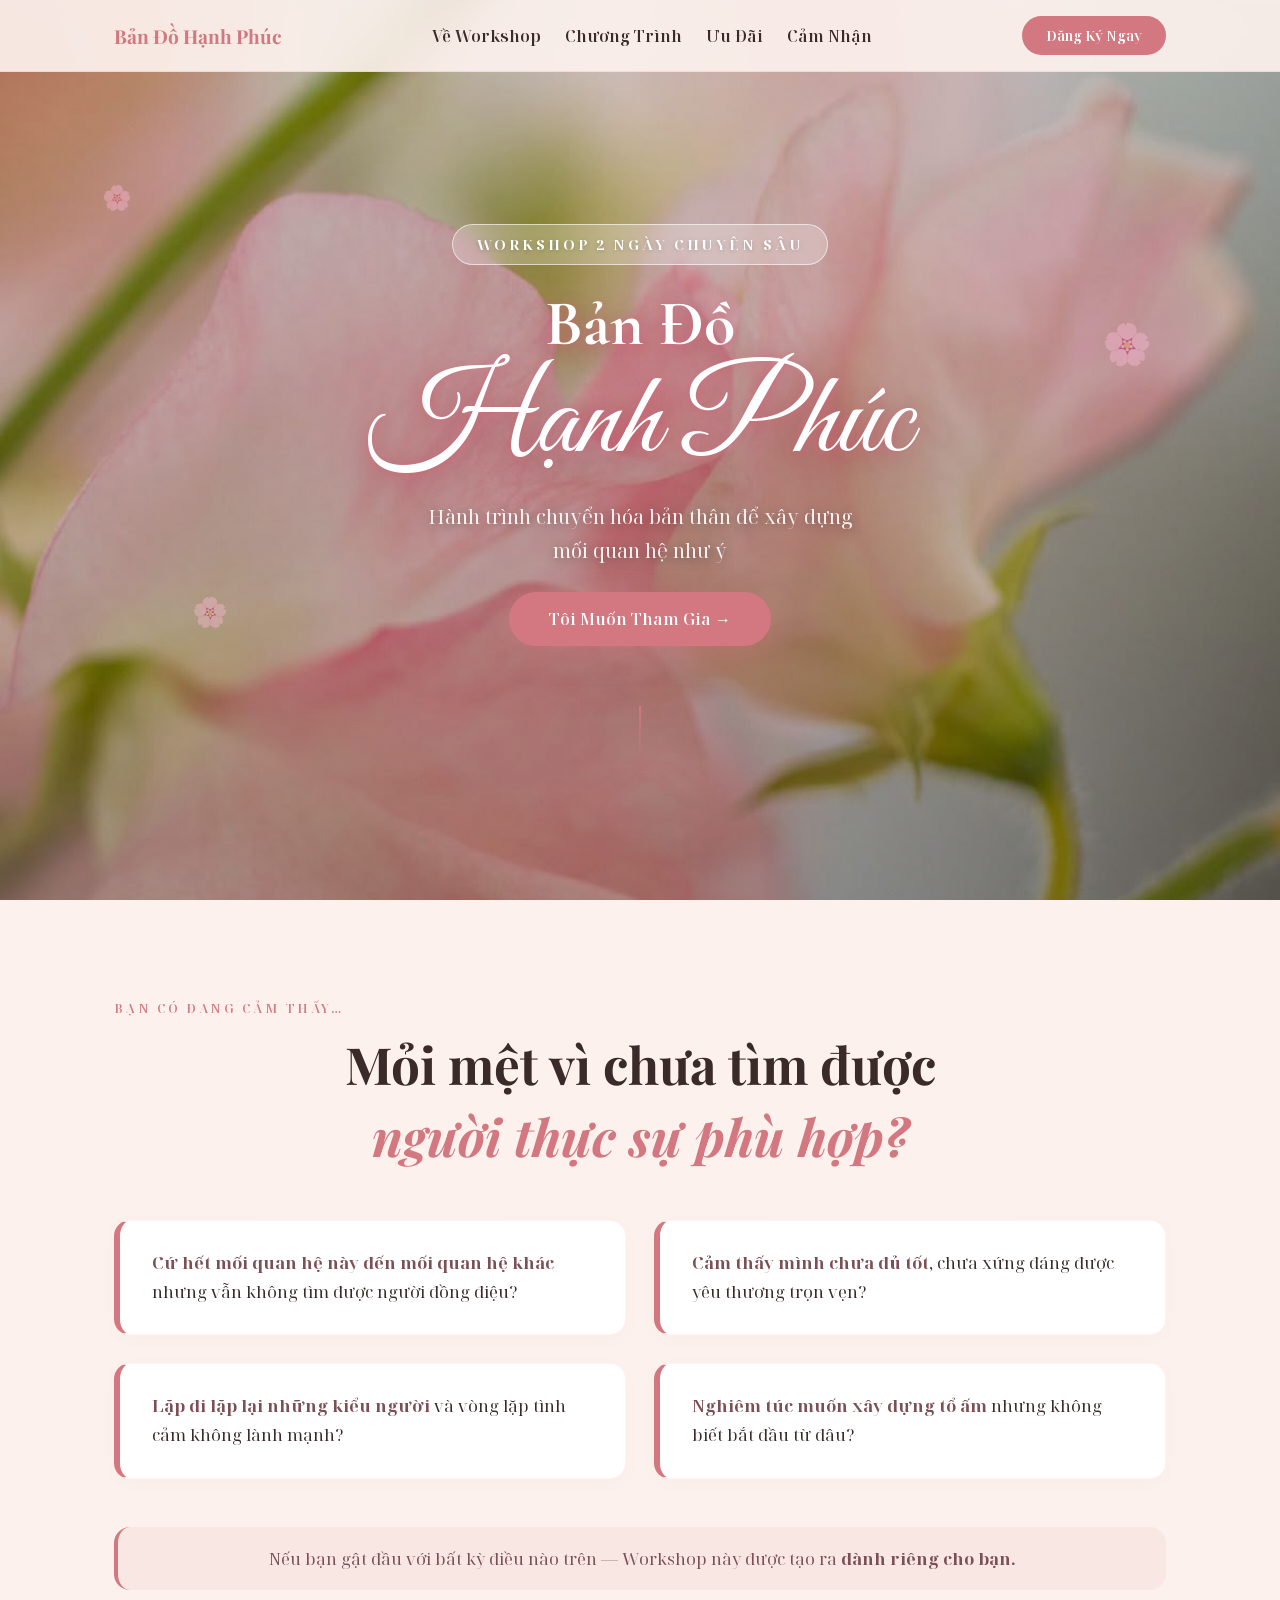
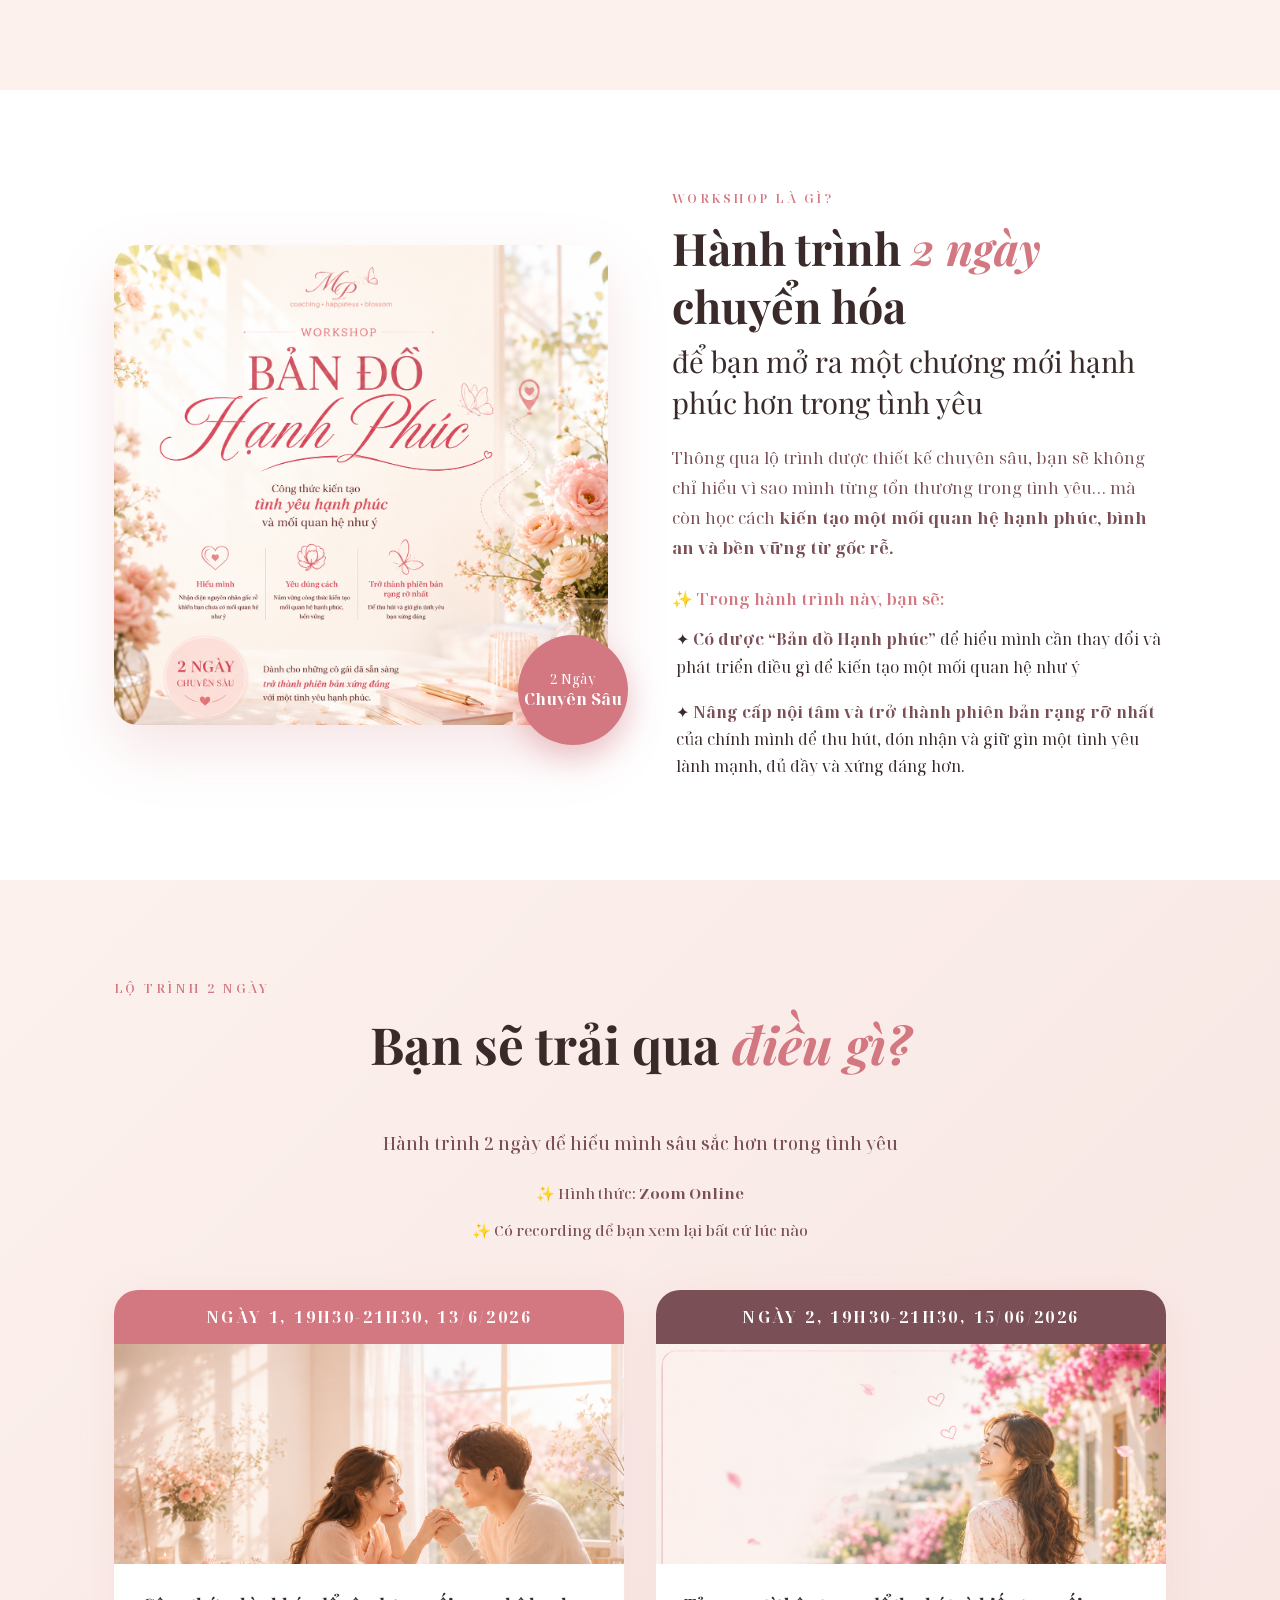
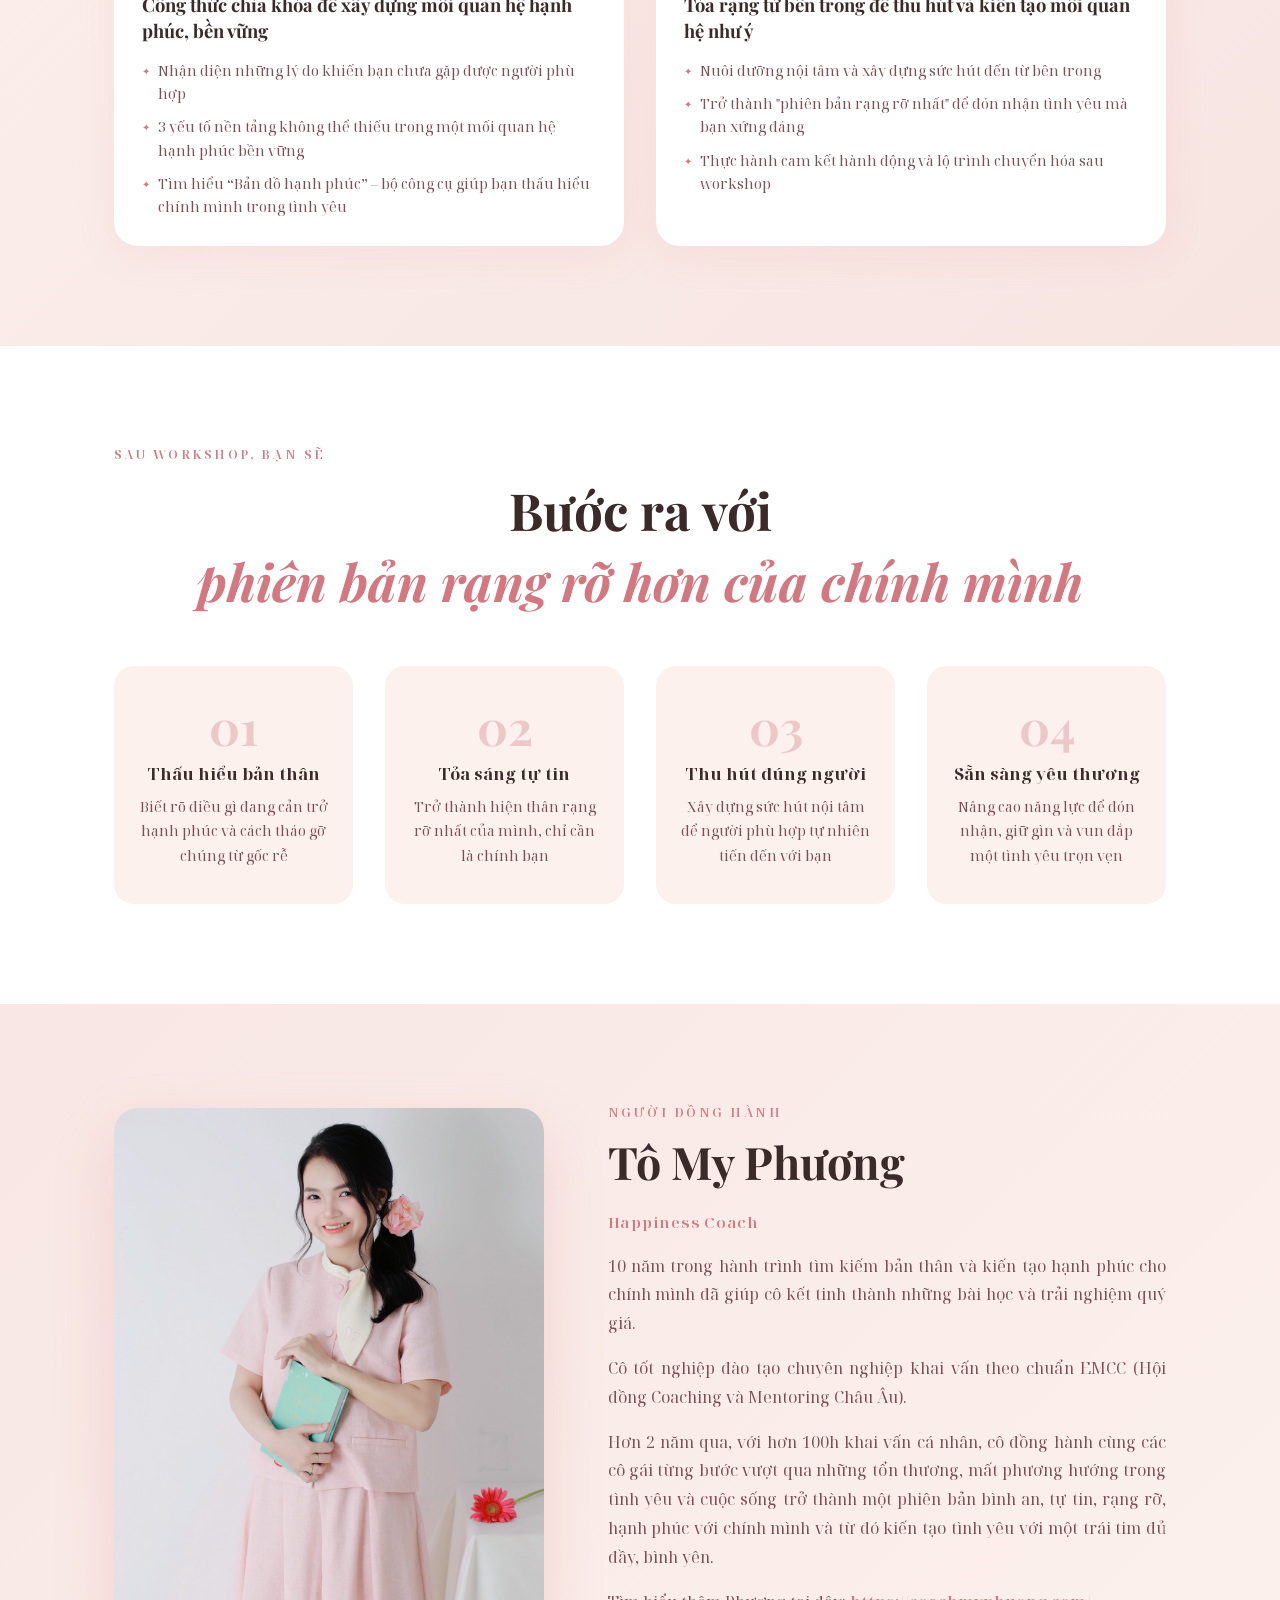
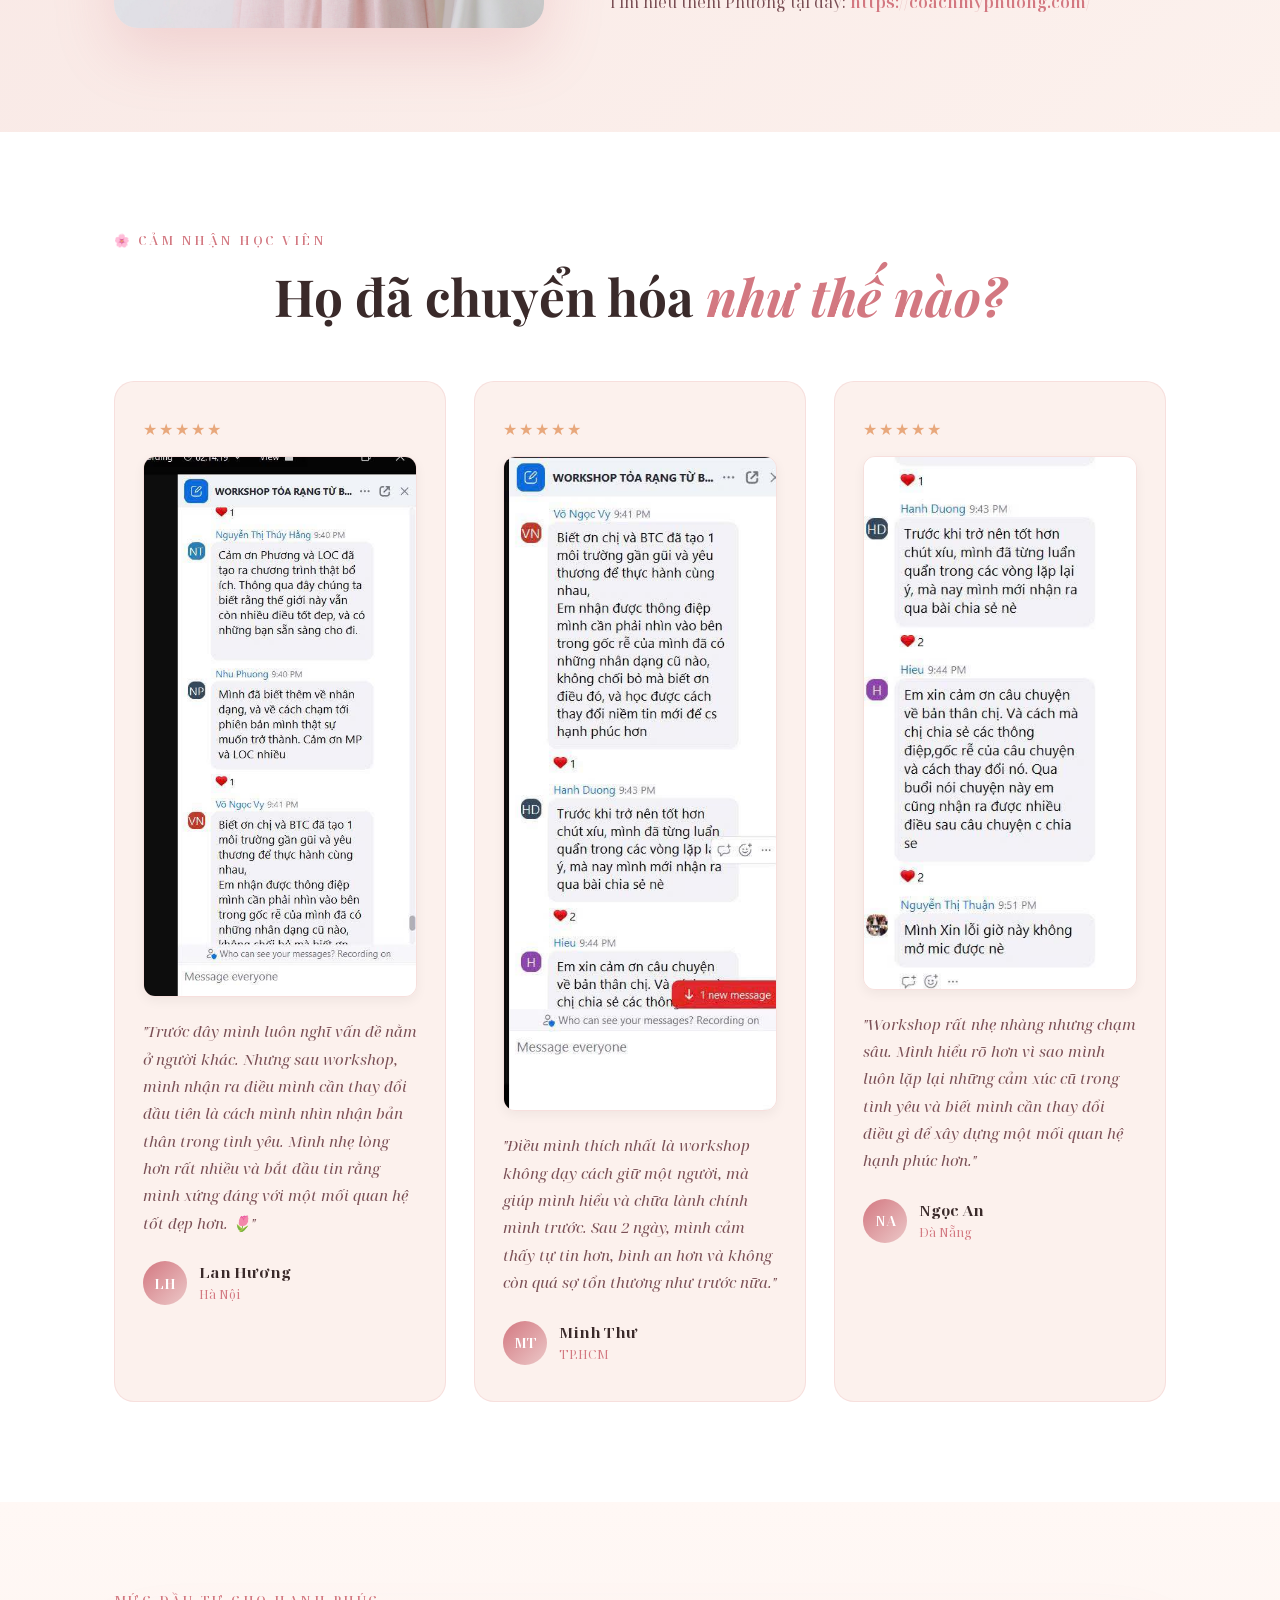
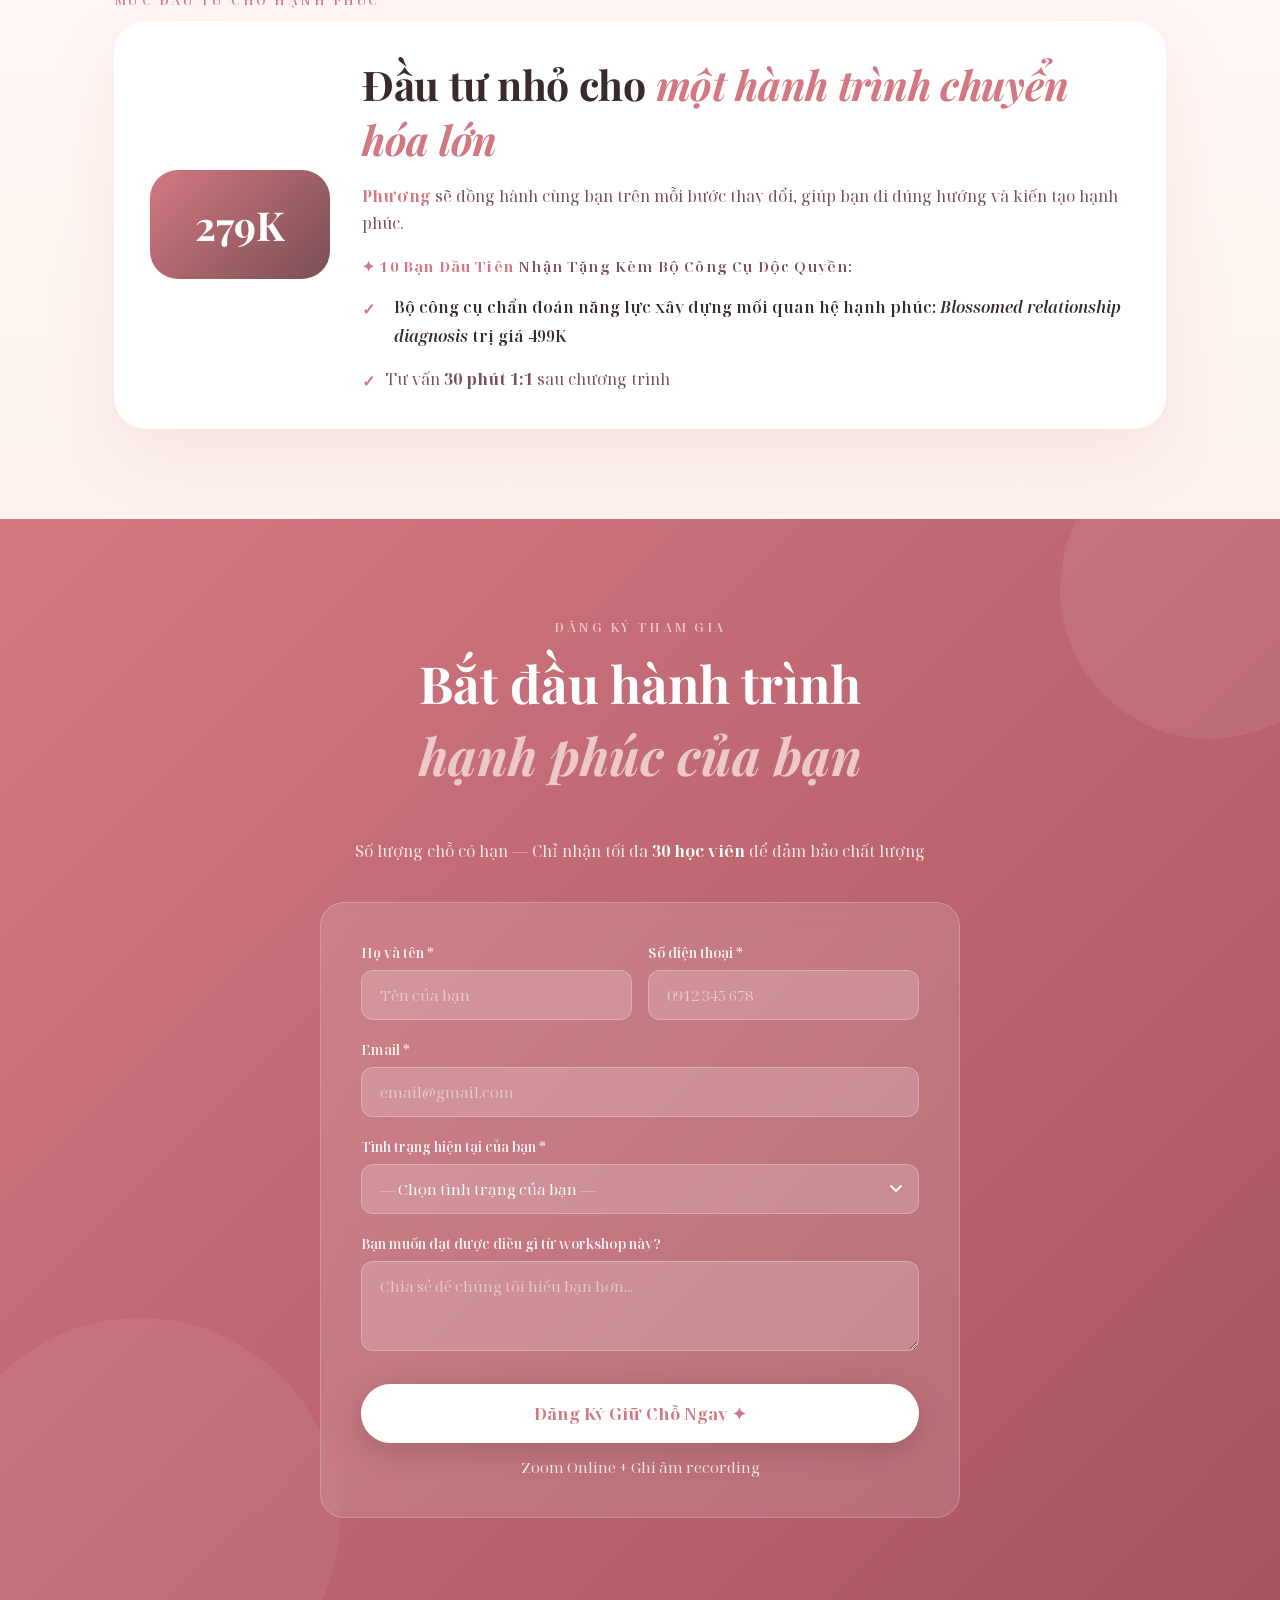
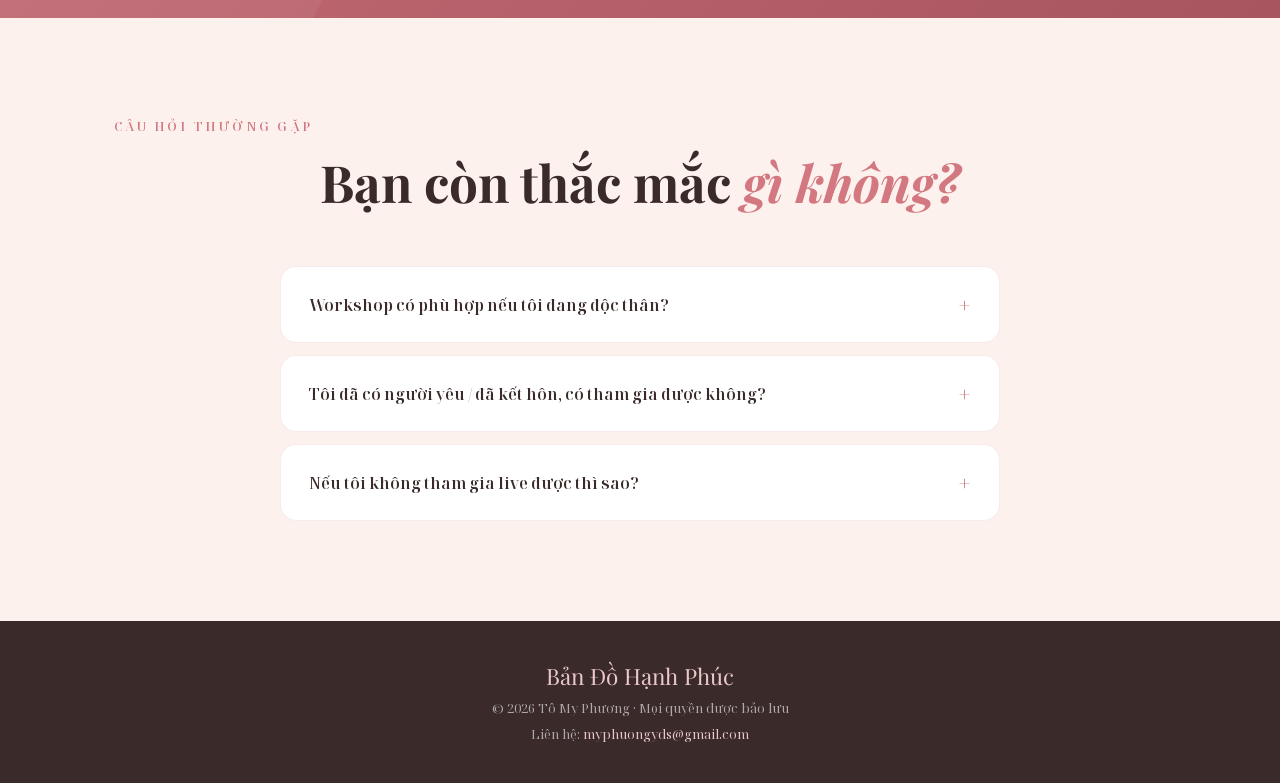
==== index.html @ b2d48286 "Fix typo: thay đổivà to thay đổi và in index.html" ====
<!DOCTYPE html>
<html lang="vi">

<head>
  <meta charset="UTF-8">
  <meta name="viewport" content="width=device-width, initial-scale=1.0">
  <title>Bản Đồ Hạnh Phúc – Workshop Kiến Tạo Tình Yêu Lý Tưởng</title>
  <meta name="description"
    content="Workshop 2 ngày chuyên sâu giúp phụ nữ hiểu rõ rào cản hạnh phúc, kiến tạo tình yêu bền vững và thu hút người bạn đời lý tưởng.">
  <meta name="theme-color" content="#D37881">
  <meta property="og:title" content="Bản Đồ Hạnh Phúc – Workshop Kiến Tạo Tình Yêu Lý Tưởng">
  <meta property="og:description"
    content="Workshop 2 ngày chuyên sâu giúp phụ nữ hiểu rõ rào cản hạnh phúc, kiến tạo tình yêu bền vững và thu hút người bạn đời lý tưởng.">
  <meta property="og:image" content="modau.jpg">
  <meta property="og:type" content="website">
  <meta name="twitter:card" content="summary_large_image">
  <link
    href="https://fonts.googleapis.com/css2?family=Cormorant+Garamond:ital,wght@0,400;0,600;0,700;1,400;1,600&family=Great+Vibes&family=Luxurious+Script&family=Playfair+Display:ital,wght@0,400;0,600;0,700;1,400;1,600&family=Noto+Serif+Display:ital,wght@0,300;0,400;0,500;0,600;1,300;1,400&display=swap"
    rel="stylesheet">
  <link rel="stylesheet" href="style.css">
</head>

<body>

  <!-- NAV -->
  <nav class="nav" id="navbar">
    <div class="nav-inner">
      <span class="nav-logo">Bản Đồ Hạnh Phúc</span>
      <div class="nav-links">
        <a href="#ve-workshop">Về Workshop</a>
        <a href="#chuong-trinh">Chương Trình</a>
        <a href="#dau-tu">Ưu Đãi</a>
        <a href="#cam-nhan">Cảm Nhận</a>
      </div>
      <a href="#dang-ky" class="btn-nav">Đăng Ký Ngay</a>
    </div>
  </nav>

  <!-- HERO -->
  <section class="hero" id="hero">
    <div class="hero-bg"></div>
    <div class="hero-overlay"></div>
    <div class="hero-content">
      <p class="hero-label">Workshop 2 Ngày Chuyên Sâu</p>
      <h1 class="hero-title">Bản Đồ<br><em>Hạnh Phúc</em></h1>
      <p class="hero-sub">Hành trình chuyển hóa bản thân để xây dựng<br>mối quan hệ như ý</p>
      <a href="#dang-ky" class="btn-primary">Tôi Muốn Tham Gia →</a>
      <div class="hero-scroll">
        <span></span>
      </div>
    </div>
    <div class="petal petal-1">🌸</div>
    <div class="petal petal-2">🌸</div>
    <div class="petal petal-3">🌸</div>
  </section>

  <!-- PAIN POINTS -->
  <section class="pain" id="ban-dang">
    <div class="container">
      <p class="section-tag">Bạn Có Đang Cảm Thấy…</p>
      <h2 class="section-title">Mỏi mệt vì chưa tìm được<br><em>người thực sự phù hợp?</em></h2>
      <div class="pain-grid">
        <div class="pain-card" data-aos>
          <p><strong>Cứ hết mối quan hệ này đến mối quan hệ khác</strong> nhưng vẫn không tìm được người đồng điệu?</p>
        </div>
        <div class="pain-card" data-aos>
          <p><strong>Cảm thấy mình chưa đủ tốt</strong>, chưa xứng đáng được yêu thương trọn vẹn?</p>
        </div>
        <div class="pain-card" data-aos>
          <p><strong>Lặp đi lặp lại những kiểu người</strong> và vòng lặp tình cảm không lành mạnh?</p>
        </div>
        <div class="pain-card" data-aos>
          <p><strong>Nghiêm túc muốn xây dựng tổ ấm</strong> nhưng không biết bắt đầu từ đâu?</p>
        </div>
      </div>
      <p class="pain-note">Nếu bạn gật đầu với bất kỳ điều nào trên — Workshop này được tạo ra <strong>dành riêng cho
          bạn.</strong></p>
    </div>
  </section>

  <!-- ABOUT WORKSHOP -->
  <section class="about-ws" id="ve-workshop">
    <div class="container about-flex">
      <div class="about-img-wrap">
        <img src="ban do hanh phuc.png" alt="Workshop Bản Đồ Hạnh Phúc" class="about-img">
        <div class="about-badge">2 Ngày<br><strong>Chuyên Sâu</strong></div>
      </div>
      <div class="about-text">
        <p class="section-tag">Workshop Là Gì?</p>
        <h2 class="section-title-left">Hành trình <em>2 ngày</em> chuyển hóa<br><span class="title-sub-text">để bạn mở
            ra một chương mới hạnh phúc hơn trong tình yêu</span></h2>
        <p class="about-desc">Thông qua lộ trình được thiết kế chuyên sâu, bạn sẽ không chỉ hiểu vì sao mình từng tổn
          thương trong tình yêu… mà còn học cách <strong>kiến tạo một mối quan hệ hạnh phúc, bình an và bền vững từ gốc
            rễ.</strong></p>
        <p class="about-list-intro">✨ Trong hành trình này, bạn sẽ:</p>
        <ul class="about-list">
          <li>✦ <strong>Có được “Bản đồ Hạnh phúc”</strong> để hiểu mình cần thay đổi và phát triển điều gì để kiến tạo
            một mối quan hệ như ý</li>
          <li>✦ <strong>Nâng cấp nội tâm và trở thành phiên bản rạng rỡ nhất</strong> của chính mình để thu hút, đón
            nhận và giữ gìn một tình yêu lành mạnh, đủ đầy và xứng đáng hơn.</li>
        </ul>
      </div>
    </div>
  </section>

  <!-- PROGRAM -->
  <section class="program" id="chuong-trinh">
    <div class="container">
      <p class="section-tag">Lộ Trình 2 Ngày</p>
      <h2 class="section-title">Bạn sẽ trải qua <em>điều gì?</em></h2>
      <p class="program-subtitle">Hành trình 2 ngày để hiểu mình sâu sắc hơn trong tình yêu</p>
      <div class="program-info">
        <p>✨ Hình thức: <strong>Zoom Online</strong></p>
        <p>✨ Có recording để bạn xem lại bất cứ lúc nào</p>
      </div>
      <div class="program-grid">
        <div class="program-card" data-aos>
          <div class="program-day">Ngày 1, 19h30-21h30, 13/6/2026</div>
          <img src="hinh 11.png" alt="Ngày 1" class="program-img">
          <div class="program-body">
            <h3>Công thức chìa khóa để xây dựng mối quan hệ hạnh phúc, bền vững</h3>
            <ul>
              <li>Nhận diện những lý do khiến bạn chưa gặp được người phù hợp</li>
              <li>3 yếu tố nền tảng không thể thiếu trong một mối quan hệ hạnh phúc bền vững</li>
              <li>Tìm hiểu “Bản đồ hạnh phúc” – bộ công cụ giúp bạn thấu hiểu chính mình trong tình yêu</li>
            </ul>
          </div>
        </div>
        <div class="program-card" data-aos>
          <div class="program-day day2">Ngày 2, 19h30-21h30, 15/06/2026</div>
          <img src="1111hinh.png" alt="Ngày 2" class="program-img">
          <div class="program-body">
            <h3>Tỏa rạng từ bên trong để thu hút và kiến tạo mối quan hệ như ý</h3>
            <ul>
              <li>Nuôi dưỡng nội tâm và xây dựng sức hút đến từ bên trong</li>
              <li>Trở thành "phiên bản rạng rỡ nhất" để đón nhận tình yêu mà bạn xứng đáng</li>
              <li>Thực hành cam kết hành động và lộ trình chuyển hóa sau workshop</li>
            </ul>
          </div>
        </div>
      </div>
    </div>
  </section>

  <!-- RESULTS -->
  <section class="results" id="ket-qua">
    <div class="container">
      <p class="section-tag">Sau Workshop, Bạn Sẽ</p>
      <h2 class="section-title">Bước ra với<br><em>phiên bản rạng rỡ hơn của chính mình</em></h2>
      <div class="results-grid">
        <div class="result-item" data-aos>
          <div class="result-num">01</div>
          <h4>Thấu hiểu bản thân</h4>
          <p>Biết rõ điều gì đang cản trở hạnh phúc và cách tháo gỡ chúng từ gốc rễ</p>
        </div>
        <div class="result-item" data-aos>
          <div class="result-num">02</div>
          <h4>Tỏa sáng tự tin</h4>
          <p>Trở thành hiện thân rạng rỡ nhất của mình, chỉ cần là chính bạn</p>
        </div>
        <div class="result-item" data-aos>
          <div class="result-num">03</div>
          <h4>Thu hút đúng người</h4>
          <p>Xây dựng sức hút nội tâm để người phù hợp tự nhiên tiến đến với bạn</p>
        </div>
        <div class="result-item" data-aos>
          <div class="result-num">04</div>
          <h4>Sẵn sàng yêu thương</h4>
          <p>Nâng cao năng lực để đón nhận, giữ gìn và vun đắp một tình yêu trọn vẹn</p>
        </div>
      </div>
    </div>
  </section>

  <!-- COACH -->
  <section class="coach" id="giang-vien">
    <div class="container coach-flex">
      <div class="coach-img-wrap">
        <img src="edit.jpeg" alt="Giảng viên" class="coach-img">
      </div>
      <div class="coach-text">
        <p class="section-tag">Người Đồng Hành</p>
        <h2 class="section-title-left">Tô My Phương</h2>
        <p class="coach-role">Happiness Coach</p>
        <p class="coach-bio">10 năm trong hành trình tìm kiếm bản thân và kiến tạo hạnh phúc cho chính mình đã giúp cô
          kết tinh thành những bài học và trải nghiệm quý giá.</p>
        <p class="coach-bio">Cô tốt nghiệp đào tạo chuyên nghiệp khai vấn theo chuẩn EMCC (Hội đồng Coaching và Mentoring Châu Âu).</p>
        <p class="coach-bio">Hơn 2 năm qua, với hơn 100h khai vấn cá nhân, cô đồng hành cùng các cô gái từng bước vượt
          qua những tổn thương, mất phương hướng trong tình yêu và cuộc sống trở thành một phiên bản bình an, tự tin,
          rạng rỡ, hạnh phúc với chính mình và từ đó kiến tạo tình yêu với một trái tim đủ đầy, bình yên.</p>
        <p class="coach-bio">Tìm hiểu thêm Phương tại đây: <a href="https://coachmyphuong.com/" target="_blank" rel="noopener noreferrer" style="color: var(--rose); font-weight: 600; text-decoration: none;">https://coachmyphuong.com/</a></p>
      </div>
    </div>
  </section>

  <!-- TESTIMONIALS -->
  <section class="testimonials" id="cam-nhan">
    <div class="container">
      <p class="section-tag">🌸 Cảm Nhận Học Viên</p>
      <h2 class="section-title">Họ đã chuyển hóa <em>như thế nào?</em></h2>
      <div class="testi-grid">
        <div class="testi-card" data-aos>
          <div class="testi-stars">★★★★★</div>
          <img src="cam nhan 1.jpg" alt="Cảm nhận của Lan Hương" class="testi-img">
          <p>"Trước đây mình luôn nghĩ vấn đề nằm ở người khác. Nhưng sau workshop, mình nhận ra điều mình cần thay đổi
            đầu tiên là cách mình nhìn nhận bản thân trong tình yêu. Mình nhẹ lòng hơn rất nhiều và bắt đầu tin rằng
            mình xứng đáng với một mối quan hệ tốt đẹp hơn. 🌷"</p>
          <div class="testi-author">
            <div class="testi-avatar">LH</div>
            <div>
              <strong>Lan Hương</strong>
              <span>Hà Nội</span>
            </div>
          </div>
        </div>
        <div class="testi-card" data-aos>
          <div class="testi-stars">★★★★★</div>
          <img src="cam nhan 2.jpg" alt="Cảm nhận của Minh Thư" class="testi-img">
          <p>"Điều mình thích nhất là workshop không dạy cách giữ một người, mà giúp mình hiểu và chữa lành chính mình
            trước. Sau 2 ngày, mình cảm thấy tự tin hơn, bình an hơn và không còn quá sợ tổn thương như trước nữa."</p>
          <div class="testi-author">
            <div class="testi-avatar">MT</div>
            <div>
              <strong>Minh Thư</strong>
              <span>TP.HCM</span>
            </div>
          </div>
        </div>
        <div class="testi-card" data-aos>
          <div class="testi-stars">★★★★★</div>
          <img src="cam nhan 3.jpg" alt="Cảm nhận của Ngọc An" class="testi-img">
          <p>"Workshop rất nhẹ nhàng nhưng chạm sâu. Mình hiểu rõ hơn vì sao mình luôn lặp lại những cảm xúc cũ trong
            tình yêu và biết mình cần thay đổi điều gì để xây dựng một mối quan hệ hạnh phúc hơn."</p>
          <div class="testi-author">
            <div class="testi-avatar">NA</div>
            <div>
              <strong>Ngọc An</strong>
              <span>Đà Nẵng</span>
            </div>
          </div>
        </div>
      </div>
    </div>
  </section>

  <!-- INVESTMENT -->
  <section class="investment" id="dau-tu">
    <div class="container">
      <p class="section-tag">Mức Đầu Tư Cho Hạnh Phúc</p>
      <div class="investment-card">
        <div class="investment-badge">279K</div>
        <div class="investment-content">
          <h2>Đầu tư nhỏ cho <em>một hành trình chuyển hóa lớn</em></h2>
          <p class="investment-note"><strong>Phương</strong> sẽ đồng hành cùng bạn trên mỗi bước thay đổi, giúp bạn đi
            đúng hướng và kiến tạo hạnh phúc.</p>
          <p class="gift-heading"><strong>✦ 10 bạn đầu tiên</strong> nhận tặng kèm Bộ công cụ độc quyền:</p>
          <ul>
            <li class="gift-item">Bộ công cụ chẩn đoán năng lực xây dựng mối quan hệ hạnh phúc: <em>Blossomed
                relationship diagnosis</em> trị giá 499K</li>
            <li>Tư vấn <strong>30 phút 1:1</strong> sau chương trình</li>
          </ul>
        </div>
      </div>
    </div>
  </section>

  <!-- REGISTER -->
  <section class="register" id="dang-ky">
    <div class="container register-inner">
      <p class="section-tag light">Đăng Ký Tham Gia</p>
      <h2 class="section-title light">Bắt đầu hành trình<br><em>hạnh phúc của bạn</em></h2>
      <p class="register-sub">Số lượng chỗ có hạn — Chỉ nhận tối đa <strong>30 học viên</strong> để đảm bảo chất lượng
      </p>
      <form class="register-form" id="registerForm" onsubmit="handleSubmit(event)">
        <div class="form-row">
          <div class="form-group">
            <label for="name">Họ và tên *</label>
            <input type="text" id="name" name="Name" placeholder="Tên của bạn" required>
          </div>
          <div class="form-group">
            <label for="phone">Số điện thoại *</label>
            <input type="tel" id="phone" name="Phone" placeholder="0912 345 678" required>
          </div>
        </div>
        <div class="form-group">
          <label for="email">Email *</label>
          <input type="email" id="email" name="Email" placeholder="email@gmail.com" required>
        </div>
        <div class="form-group">
          <label for="status">Tình trạng hiện tại của bạn *</label>
          <select id="status" name="Status" class="form-select" required>
            <option value="" disabled selected>— Chọn tình trạng của bạn —</option>
            <option value="doc-than">💛 Độc thân</option>
            <option value="khong-hanh-phuc">💔 Đang trong mối quan hệ không hạnh phúc</option>
            <option value="moi-chia-tay">🌧️ Mới trải qua tan vỡ / chia tay</option>
            <option value="hanh-phuc">🌸 Đang trong mối quan hệ hạnh phúc</option>
          </select>
        </div>
        <div class="form-group">
          <label for="why">Bạn muốn đạt được điều gì từ workshop này?</label>
          <textarea id="why" name="Why" rows="3" placeholder="Chia sẻ để chúng tôi hiểu bạn hơn..."></textarea>
        </div>
        <button type="submit" class="btn-submit" id="submitBtn">Đăng Ký Giữ Chỗ Ngay ✦</button>
        <p class="register-note">Zoom Online + Ghi âm recording</p>
      </form>
      <div class="success-msg" id="successMsg">
        <div class="success-icon">🌸</div>
        <h3>Cảm ơn bạn đã đăng ký!</h3>
        <p>Chúng tôi sẽ liên hệ với bạn trong vòng 24 giờ để xác nhận thông tin.</p>
      </div>
    </div>
  </section>

  <!-- FAQ -->
  <section class="faq" id="faq">
    <div class="container">
      <p class="section-tag">Câu Hỏi Thường Gặp</p>
      <h2 class="section-title">Bạn còn thắc mắc <em>gì không?</em></h2>
      <div class="faq-list">
        <div class="faq-item">
          <button class="faq-q" onclick="toggleFaq(this)" aria-expanded="false">Workshop có phù hợp nếu tôi đang độc
            thân? <span>+</span></button>
          <div class="faq-a">
            <p><strong>Có 🌸</strong></p>
            <p>Workshop không chỉ nói về việc "có người yêu", mà tập trung vào <strong>hiểu chính mình trong tình yêu,
                chữa lành những rào cản bên trong, nâng cấp giá trị bản thân</strong> và trở thành phiên bản sẵn sàng
              cho một mối quan hệ hạnh phúc.</p>
          </div>
        </div>
        <div class="faq-item">
          <button class="faq-q" onclick="toggleFaq(this)" aria-expanded="false">Tôi đã có người yêu / đã kết hôn, có
            tham gia được không? <span>+</span></button>
          <div class="faq-a">
            <p><strong>Hoàn toàn có thể 🌷</strong></p>
            <p>Workshop sẽ giúp bạn <strong>hiểu rõ hơn về chính mình trong mối quan hệ, cải thiện cách kết nối và yêu
                thương</strong>, cũng như <strong>xây dựng nền tảng cho một mối quan hệ lành mạnh và bền vững
                hơn.</strong></p>
          </div>
        </div>
        <div class="faq-item">
          <button class="faq-q" onclick="toggleFaq(this)" aria-expanded="false">Nếu tôi không tham gia live được thì
            sao? <span>+</span></button>
          <div class="faq-a">
            <p><strong>✨ Workshop có recording đầy đủ</strong></p>
            <p>Bạn có thể xem lại bất cứ lúc nào sau chương trình.</p>
          </div>
        </div>
      </div>
    </div>
  </section>

  <!-- FOOTER -->
  <footer class="footer">
    <div class="container">
      <p class="footer-logo">Bản Đồ Hạnh Phúc</p>
      <p class="footer-sub">© 2026 Tô My Phương · Mọi quyền được bảo lưu</p>
      <p class="footer-contact">Liên hệ: <a href="mailto:coachmyphuong.com">myphuongyds@gmail.com</a></p>
    </div>
  </footer>

  <!-- QR PAYMENT MODAL -->
  <div class="qr-overlay" id="qrModal" role="dialog" aria-modal="true" aria-label="Thanh toán chuyển khoản">
    <div class="qr-modal">

      <div class="qr-modal-header">
        <p class="section-tag" style="text-align:center; margin-bottom:4px;">Hoàn Tất Đăng Ký</p>
        <h3 class="qr-modal-title">Quét QR để chuyển khoản</h3>
        <p class="qr-modal-sub">Hệ thống tự động xác nhận sau khi nhận giao dịch</p>
      </div>

      <div class="qr-img-wrap">
        <img id="qrCodeImg" src="" alt="QR Code thanh toán SePay" class="qr-img">
        <div class="qr-img-label">Quét bằng app ngân hàng bất kỳ</div>
      </div>

      <div class="qr-info-box">
        <div class="qr-info-row">
          <span class="qr-label">Số tiền</span>
          <strong id="qrAmount" class="qr-value qr-value--price">279.000 ₫</strong>
        </div>
        <div class="qr-info-row">
          <span class="qr-label">Nội dung CK</span>
          <div class="qr-copy-group">
            <code id="qrOrderId" class="qr-code-text">—</code>
            <button class="btn-copy" onclick="copyOrderId()" title="Sao chép mã đơn">📋</button>
          </div>
        </div>
      </div>

      <div class="qr-status" id="qrStatus">
        <div class="qr-spinner"></div>
        <span>Đang chờ xác nhận thanh toán…</span>
      </div>

      <div class="qr-success-msg" id="qrSuccess">
        <div class="qr-success-icon">✅</div>
        <p>Thanh toán thành công!<br>Đang chuyển hướng…</p>
      </div>

      <button class="btn-qr-back" onclick="hideQRModal()">← Quay lại</button>
    </div>
  </div>

  <script src="script.js"></script>
</body>

</html>
---- style.css ----
/* ===== RESET & BASE ===== */
*, *::before, *::after { box-sizing: border-box; margin: 0; padding: 0; }
html { scroll-behavior: smooth; }
html:focus-within { scroll-behavior: auto; }
body {
  font-family: 'Noto Serif Display', serif;
  background: #FCF1ED;
  color: #3a2a2a;
  overflow-x: hidden;
}

section { scroll-margin-top: 90px; }

/* ===== COLORS ===== */
:root {
  --rose: #D37881;
  --pink: #ECC8C8;
  --cream: #FCF1ED;
  --dark: #3a2a2a;
  --mid: #7a4f55;
  --white: #ffffff;
}

/* ===== TYPOGRAPHY ===== */
.section-tag {
  font-size: 0.78rem;
  font-weight: 600;
  letter-spacing: 0.2em;
  text-transform: uppercase;
  color: var(--rose);
  margin-bottom: 12px;
  display: block;
}
.section-tag.light { color: var(--pink); }
.section-title {
  font-family: 'Playfair Display', serif;
  font-size: clamp(2rem, 4vw, 3.2rem);
  font-weight: 700;
  color: var(--dark);
  line-height: 1.4;
  text-align: center;
  margin-bottom: 48px;
}
.section-title em { color: var(--rose); font-style: italic; }
.section-title.light { color: var(--white); }
.section-title.light em { color: var(--pink); }
.program-subtitle {
  font-size: 1.1rem;
  font-weight: 500;
  color: var(--mid);
  text-align: center;
  margin-bottom: 24px;
  line-height: 1.6;
}
.program-info {
  display: flex;
  flex-direction: column;
  align-items: center;
  gap: 12px;
  margin-bottom: 48px;
  text-align: center;
}
.program-info p {
  font-size: 0.95rem;
  color: var(--mid);
  font-weight: 500;
  line-height: 1.6;
}
.section-title-left {
  font-family: 'Playfair Display', serif;
  font-size: clamp(1.8rem, 3.5vw, 2.8rem);
  font-weight: 700;
  color: var(--dark);
  line-height: 1.3;
  margin-bottom: 20px;
}
.section-title-left em { color: var(--rose); font-style: italic; }
.section-title-left .title-sub-text {
  display: block;
  font-size: 0.65em;
  font-weight: 400;
  margin-top: 6px;
  line-height: 1.4;
}

/* ===== CONTAINER ===== */
.container {
  max-width: 1100px;
  margin: 0 auto;
  padding: 0 24px;
}

/* ===== BUTTONS ===== */
.btn-primary {
  display: inline-block;
  background: var(--rose);
  color: #fff;
  padding: 16px 40px;
  border-radius: 50px;
  font-size: 1rem;
  font-weight: 600;
  text-decoration: none;
  transition: all 0.3s ease;
  box-shadow: 0 8px 30px rgba(211,120,129,0.4);
  margin-top: 24px;
}
.btn-primary:hover {
  background: #c0606c;
  transform: translateY(-3px);
  box-shadow: 0 12px 40px rgba(211,120,129,0.5);
}
.btn-nav {
  background: var(--rose);
  color: #fff;
  padding: 10px 24px;
  border-radius: 50px;
  font-size: 0.88rem;
  font-weight: 600;
  text-decoration: none;
  transition: all 0.3s;
}
.btn-nav:hover { background: #c0606c; transform: translateY(-2px); }
.btn-nav:focus-visible,
.btn-primary:focus-visible,
button:focus-visible,
input:focus-visible,
textarea:focus-visible,
select:focus-visible {
  outline: 3px solid rgba(255,255,255,0.85);
  outline-offset: 4px;
}

/* ===== NAV ===== */
.nav {
  position: fixed;
  top: 0; left: 0; right: 0;
  z-index: 999;
  padding: 16px 0;
  background: rgba(252, 241, 237, 0.92);
  backdrop-filter: blur(12px);
  border-bottom: 1px solid rgba(211,120,129,0.15);
  transition: all 0.3s;
}
.nav.scrolled {
  padding: 12px 0;
  box-shadow: 0 4px 20px rgba(211,120,129,0.12);
}
.nav-inner {
  max-width: 1100px;
  margin: 0 auto;
  padding: 0 24px;
  display: flex;
  align-items: center;
  justify-content: space-between;
}
.nav-logo {
  font-family: 'Playfair Display', serif;
  font-size: 1.2rem;
  font-weight: 700;
  color: var(--rose);
}
.nav-links {
  display: flex;
  gap: 24px;
  align-items: center;
}
.nav-links a {
  color: var(--dark);
  text-decoration: none;
  font-weight: 600;
  transition: color 0.25s ease;
}
.nav-links a:hover,
.nav-links a:focus-visible {
  color: var(--rose);
}

/* ===== HERO ===== */
.hero {
  position: relative;
  min-height: 100vh;
  display: flex;
  align-items: center;
  justify-content: center;
  text-align: center;
  overflow: hidden;
  padding-top: 80px;
}
.hero-bg {
  position: absolute;
  inset: 0;
  background: url('hinh nen 2.jpg') center/cover no-repeat;
  animation: heroZoom 20s ease-in-out infinite alternate;
}
@keyframes heroZoom {
  from { transform: scale(1); }
  to { transform: scale(1.06); }
}
.hero-overlay {
  position: absolute;
  inset: 0;
  background:
    radial-gradient(ellipse 80% 70% at 50% 45%, rgba(80,20,35,0.05) 0%, transparent 75%),
    linear-gradient(to bottom,
      rgba(60,10,20,0.05) 0%,
      rgba(80,20,35,0.08) 40%,
      rgba(40,5,15,0.14) 70%,
      rgba(20,0,8,0.22) 100%
    );
}
.hero-content {
  position: relative;
  z-index: 2;
  max-width: 720px;
  padding: 0 24px;
}
.hero-label {
  font-size: 0.9rem;
  font-weight: 700;
  letter-spacing: 0.2em;
  text-transform: uppercase;
  color: #ffffff;
  background: rgba(255,255,255,0.25);
  display: inline-block;
  padding: 10px 24px;
  border-radius: 50px;
  margin-bottom: 24px;
  border: 1px solid rgba(255,255,255,0.6);
  backdrop-filter: blur(8px);
  text-shadow: 0 1px 4px rgba(0,0,0,0.2);
}
.hero-title {
  font-family: 'Cormorant Garamond', serif;
  font-size: clamp(2.5rem, 6vw, 4rem);
  font-weight: 700;
  color: #ffffff;
  line-height: 1.1;
  margin-bottom: 16px;
  animation: fadeUp 0.9s ease both;
  text-shadow:
    0 2px 10px rgba(211, 100, 120, 0.6),
    0 8px 30px rgba(180, 60, 90, 0.4),
    0 16px 50px rgba(140, 30, 60, 0.25);
}
.hero-title em {
  font-family: 'Great Vibes', cursive;
  font-weight: 400;
  color: #ffffff;
  font-style: normal;
  display: block;
  font-size: clamp(3.5rem, 10vw, 7.5rem);
  margin-top: 5px;
  line-height: 1;
}
.hero-sub {
  font-size: clamp(1rem, 2.2vw, 1.25rem);
  color: rgba(255,255,255,0.9);
  line-height: 1.7;
  animation: fadeUp 0.9s 0.2s ease both;
  text-shadow: 0 2px 12px rgba(0,0,0,0.4);
}
@keyframes fadeUp {
  from { opacity: 0; transform: translateY(30px); }
  to { opacity: 1; transform: translateY(0); }
}
.hero-scroll {
  margin-top: 60px;
  display: flex;
  justify-content: center;
}
.hero-scroll span {
  width: 2px;
  height: 50px;
  background: linear-gradient(to bottom, var(--rose), transparent);
  display: block;
  animation: scrollLine 2s ease-in-out infinite;
}
@keyframes scrollLine {
  0%, 100% { opacity: 0.3; transform: scaleY(0.5); transform-origin: top; }
  50% { opacity: 1; transform: scaleY(1); }
}
/* Petals */
.petal {
  position: absolute;
  font-size: 2rem;
  opacity: 0.4;
  animation: floatPetal 8s ease-in-out infinite;
  pointer-events: none;
}
.petal-1 { top: 20%; left: 8%; animation-delay: 0s; font-size: 1.5rem; }
.petal-2 { top: 35%; right: 10%; animation-delay: 3s; font-size: 2.5rem; }
.petal-3 { bottom: 30%; left: 15%; animation-delay: 6s; font-size: 1.8rem; }
@keyframes floatPetal {
  0%, 100% { transform: translateY(0) rotate(0deg); opacity: 0.4; }
  50% { transform: translateY(-20px) rotate(15deg); opacity: 0.7; }
}

/* ===== PAIN SECTION ===== */
.pain {
  padding: 100px 0;
  background: var(--cream);
}
.pain-grid {
  display: grid;
  grid-template-columns: repeat(2, 1fr);
  gap: 28px;
  margin-bottom: 48px;
}
@media (max-width: 768px) {
  .pain-grid {
    grid-template-columns: 1fr;
    gap: 20px;
  }
}
.pain-card {
  background: #fff;
  border-radius: 16px;
  padding: 28px 32px;
  text-align: left;
  border: 1px solid rgba(211, 120, 129, 0.08);
  border-left: 6px solid var(--rose);
  box-shadow: 0 4px 15px rgba(211, 120, 129, 0.03);
  transition: all 0.4s ease;
  opacity: 0;
  transform: translateY(20px);
  display: flex;
  align-items: center;
}
.pain-card.visible {
  opacity: 1;
  transform: translateY(0);
}
.pain-card:hover {
  transform: translateY(-5px);
  box-shadow: 0 12px 30px rgba(211, 120, 129, 0.12);
  border-color: rgba(211, 120, 129, 0.15);
  border-left-color: #c0606c;
}
.pain-card p {
  color: var(--dark);
  font-size: 1.05rem;
  line-height: 1.7;
  margin: 0;
}
.pain-card p strong {
  color: var(--mid);
  font-weight: 700;
}
.pain-note {
  text-align: center;
  font-size: 1.05rem;
  color: var(--mid);
  background: rgba(211,120,129,0.08);
  padding: 20px 32px;
  border-radius: 16px;
  border-left: 4px solid var(--rose);
}

/* ===== ABOUT WORKSHOP ===== */
.about-ws {
  padding: 100px 0;
  background: #fff;
}
.about-flex {
  display: grid;
  grid-template-columns: 1fr 1fr;
  gap: 64px;
  align-items: center;
}
.about-img-wrap { position: relative; }
.about-img {
  width: 100%;
  border-radius: 24px;
  object-fit: cover;
  object-position: top;
  height: 480px;
  display: block;
  box-shadow: 0 24px 60px rgba(211,120,129,0.2);
}
.about-badge {
  position: absolute;
  bottom: -20px;
  right: -20px;
  background: var(--rose);
  color: #fff;
  width: 110px; height: 110px;
  border-radius: 50%;
  display: flex;
  flex-direction: column;
  align-items: center;
  justify-content: center;
  text-align: center;
  font-size: 0.85rem;
  line-height: 1.4;
  box-shadow: 0 12px 30px rgba(211,120,129,0.4);
}
.about-badge strong { font-size: 1rem; }
.about-desc { color: var(--mid); font-size: 1.05rem; line-height: 1.8; margin-bottom: 24px; }
.about-list-intro { color: var(--rose); font-weight: 600; font-size: 1.05rem; margin-bottom: 16px; display: flex; align-items: center; gap: 8px; }
.about-list { list-style: none; display: flex; flex-direction: column; gap: 18px; }
.about-list li { color: var(--dark); font-size: 1rem; line-height: 1.7; padding-left: 4px; }
.about-list li strong { color: var(--mid); font-weight: 700; }

/* ===== PROGRAM ===== */
.program {
  padding: 100px 0;
  background: linear-gradient(135deg, var(--cream) 0%, rgba(236,200,200,0.3) 100%);
}
.program-grid {
  display: grid;
  grid-template-columns: 1fr 1fr;
  gap: 32px;
}
.program-card {
  background: #fff;
  border-radius: 24px;
  overflow: hidden;
  box-shadow: 0 8px 40px rgba(211,120,129,0.1);
  transition: all 0.4s ease;
  opacity: 0;
  transform: translateY(20px);
}
.program-card.visible { opacity: 1; transform: translateY(0); }
.program-card:hover {
  transform: translateY(-8px);
  box-shadow: 0 24px 60px rgba(211,120,129,0.2);
}
.program-day {
  background: var(--rose);
  color: #fff;
  text-align: center;
  padding: 16px 12px;
  font-weight: 700;
  font-size: 1rem;
  letter-spacing: 0.15em;
  text-transform: uppercase;
  border-radius: 20px 20px 0 0;
}
.program-day.day2 { background: var(--mid); }
.program-img {
  width: 100%;
  height: 220px;
  object-fit: cover;
  object-position: top;
  display: block;
}
.program-body { padding: 28px; }
.program-body h3 {
  font-family: 'Playfair Display', serif;
  font-size: 1.15rem;
  font-weight: 700;
  color: var(--dark);
  margin-bottom: 16px;
  line-height: 1.4;
}
.program-body ul { list-style: none; display: flex; flex-direction: column; gap: 10px; }
.program-body ul li {
  color: var(--mid);
  font-size: 0.9rem;
  padding-left: 16px;
  position: relative;
  line-height: 1.6;
}
.program-body ul li::before {
  content: '✦';
  position: absolute;
  left: 0;
  color: var(--rose);
  font-size: 0.65rem;
  top: 4px;
}

/* ===== RESULTS ===== */
.results {
  padding: 100px 0;
  background: #fff;
}
.results-grid {
  display: grid;
  grid-template-columns: repeat(auto-fit, minmax(230px, 1fr));
  gap: 32px;
}
.result-item {
  text-align: center;
  padding: 36px 24px;
  border-radius: 20px;
  background: var(--cream);
  transition: all 0.4s;
  opacity: 0;
  transform: translateY(20px);
}
.result-item.visible { opacity: 1; transform: translateY(0); }
.result-item:hover {
  background: linear-gradient(135deg, #fff 0%, rgba(236,200,200,0.3) 100%);
  transform: translateY(-6px);
  box-shadow: 0 16px 40px rgba(211,120,129,0.12);
}
.result-num {
  font-family: 'Playfair Display', serif;
  font-size: 3rem;
  font-weight: 700;
  color: var(--pink);
  margin-bottom: 12px;
  line-height: 1;
}
.result-item h4 {
  font-size: 1.05rem;
  font-weight: 700;
  color: var(--dark);
  margin-bottom: 10px;
}
.result-item p { color: var(--mid); font-size: 0.9rem; line-height: 1.7; }

/* ===== COACH ===== */
.coach {
  padding: 100px 0;
  background: linear-gradient(135deg, rgba(236,200,200,0.25) 0%, var(--cream) 100%);
}

/* ===== INVESTMENT ===== */
.investment {
  padding: 90px 0;
  background: linear-gradient(180deg, rgba(255,248,245,1) 0%, rgba(252,241,237,1) 100%);
}
.investment-card {
  display: grid;
  grid-template-columns: 180px 1fr;
  gap: 32px;
  background: #fff;
  border-radius: 32px;
  padding: 36px;
  box-shadow: 0 24px 70px rgba(211,120,129,0.12);
  align-items: center;
}
.investment-badge {
  background: linear-gradient(135deg, var(--rose), var(--mid));
  color: #fff;
  font-family: 'Playfair Display', serif;
  font-size: 2.5rem;
  font-weight: 700;
  border-radius: 28px;
  padding: 28px 20px;
  text-align: center;
}
.investment-content h2 {
  font-family: 'Playfair Display', serif;
  font-size: clamp(1.95rem, 3.2vw, 2.6rem);
  margin-bottom: 16px;
  color: var(--dark);
  line-height: 1.35;
  letter-spacing: -0.3px;
  font-weight: 700;
}
.investment-content h2 span {
  color: var(--rose);
}
.investment-content h2 em {
  color: var(--rose);
  font-style: italic;
}
.investment-note {
  margin-bottom: 18px;
  color: var(--mid);
  font-size: 1rem;
  line-height: 1.7;
}
.investment-note strong {
  color: var(--rose);
  font-weight: 700;
}
.investment-content ul {
  list-style: none;
  display: grid;
  gap: 14px;
  padding-left: 0;
}
.investment-content li {
  color: var(--mid);
  font-size: 1rem;
  line-height: 1.8;
  position: relative;
  padding-left: 24px;
}
.investment-content li::before {
  content: '✓';
  position: absolute;
  left: 0;
  top: 2px;
  color: var(--rose);
  font-weight: 700;
}
.investment-content .gift-item {
  padding-left: 32px;
  color: var(--dark);
  font-weight: 600;
}
.gift-heading {
  font-size: 0.92rem;
  font-weight: 600;
  letter-spacing: 0.08em;
  text-transform: capitalize;
  color: var(--mid);
  margin-bottom: 14px;
  line-height: 1.6;
}
.gift-heading strong {
  color: var(--rose);
  font-weight: 700;
}

@media (max-width: 768px) {
  .investment-card {
    grid-template-columns: 1fr;
    text-align: center;
  }
  .investment-content ul {
    justify-items: center;
  }
  .investment-content li { padding-left: 0; }
  .investment-content li::before {
    left: auto;
    right: calc(100% - 24px);
  }
}

/* ===== SCHEDULE ===== */
.schedule {
  padding: 90px 0;
  background: #fff;
}
.schedule-grid {
  display: grid;
  grid-template-columns: repeat(2, minmax(0, 1fr));
  gap: 24px;
}
.schedule-card {
  background: rgba(236,200,200,0.12);
  border: 1px solid rgba(211,120,129,0.16);
  border-radius: 28px;
  padding: 32px;
  box-shadow: 0 16px 40px rgba(211,120,129,0.08);
  opacity: 0;
  transform: translateY(20px);
}
.schedule-card.visible { opacity: 1; transform: translateY(0); }
.schedule-day {
  background: var(--rose);
  color: #fff;
  display: inline-flex;
  align-items: center;
  justify-content: center;
  border-radius: 20px;
  padding: 16px 28px;
  font-weight: 700;
  margin-bottom: 20px;
  letter-spacing: 0.15em;
  text-transform: uppercase;
  font-size: 1.1rem;
}
.schedule-card h3 {
  font-family: 'Playfair Display', serif;
  font-size: clamp(1.5rem, 4vw, 2rem);
  font-weight: 700;
  margin-bottom: 20px;
  color: var(--dark);
  line-height: 1.4;
}
.schedule-info {
  margin: 0 auto 30px;
  max-width: 700px;
  color: var(--mid);
  font-size: 1rem;
  text-align: center;
}
.schedule-card ul {
  list-style: none;
  display: flex;
  flex-direction: column;
  gap: 12px;
  padding-left: 0;
}
.schedule-card li {
  color: var(--mid);
  line-height: 1.7;
  padding-left: 22px;
  position: relative;
}
.schedule-card li::before {
  content: '•';
  position: absolute;
  left: 0;
  top: 0;
  color: var(--rose);
  font-size: 1.2rem;
  line-height: 1;
}

@media (max-width: 768px) {
  .schedule-grid {
    grid-template-columns: 1fr;
  }
  .schedule-card {
    padding: 28px;
  }
}
.coach-flex {
  display: grid;
  grid-template-columns: 1fr 1.3fr;
  gap: 64px;
  align-items: center;
}
.coach-img {
  width: 100%;
  border-radius: 24px;
  object-fit: cover;
  height: 520px;
  display: block;
  box-shadow: 0 24px 60px rgba(211,120,129,0.22);
}
.coach-role {
  color: var(--rose);
  font-weight: 600;
  font-size: 0.95rem;
  margin-bottom: 20px;
  letter-spacing: 0.05em;
}
.coach-bio {
  color: var(--mid);
  font-size: 1rem;
  line-height: 1.8;
  margin-bottom: 16px;
  text-align: justify;
}
.coach-stats {
  display: flex;
  gap: 32px;
  margin-top: 32px;
  padding-top: 32px;
  border-top: 1px solid rgba(211,120,129,0.2);
}
.stat { text-align: center; }
.stat-num {
  display: block;
  font-family: 'Playfair Display', serif;
  font-size: 2rem;
  font-weight: 700;
  color: var(--rose);
  line-height: 1;
}
.stat-label { font-size: 0.78rem; color: var(--mid); margin-top: 4px; display: block; }

/* ===== TESTIMONIALS ===== */
.testimonials {
  padding: 100px 0;
  background: #fff;
}
.testi-grid {
  display: grid;
  grid-template-columns: repeat(auto-fit, minmax(300px, 1fr));
  gap: 28px;
}
.testi-card {
  background: var(--cream);
  border-radius: 20px;
  padding: 36px 28px;
  border: 1px solid rgba(211,120,129,0.15);
  transition: all 0.4s;
  opacity: 0;
  transform: translateY(20px);
}
.testi-card.visible { opacity: 1; transform: translateY(0); }
.testi-card:hover {
  transform: translateY(-6px);
  box-shadow: 0 20px 50px rgba(211,120,129,0.15);
  border-color: var(--pink);
}
.testi-stars { color: #e8a87c; font-size: 1rem; margin-bottom: 16px; letter-spacing: 2px; }
.testi-img {
  width: 100%;
  height: auto;
  border-radius: 12px;
  margin-bottom: 16px;
  border: 1px solid rgba(211,120,129,0.15);
  box-shadow: 0 4px 12px rgba(0,0,0,0.05);
  object-fit: cover;
}
.testi-card p {
  color: var(--mid);
  font-size: 0.95rem;
  line-height: 1.8;
  font-style: italic;
  margin-bottom: 24px;
}
.testi-author { display: flex; align-items: center; gap: 12px; }
.testi-avatar {
  width: 44px; height: 44px;
  border-radius: 50%;
  background: linear-gradient(135deg, var(--rose), var(--pink));
  display: flex; align-items: center; justify-content: center;
  color: #fff;
  font-weight: 700;
  font-size: 0.85rem;
  flex-shrink: 0;
}
.testi-author strong { display: block; font-size: 0.95rem; color: var(--dark); }
.testi-author span { font-size: 0.8rem; color: var(--rose); }

/* ===== REGISTER ===== */
.register {
  padding: 100px 0;
  background: linear-gradient(135deg, var(--rose) 0%, #a85560 100%);
  position: relative;
  overflow: hidden;
}
.register::before {
  content: '';
  position: absolute;
  top: -80px; right: -80px;
  width: 300px; height: 300px;
  border-radius: 50%;
  background: rgba(255,255,255,0.07);
}
.register::after {
  content: '';
  position: absolute;
  bottom: -100px; left: -60px;
  width: 400px; height: 400px;
  border-radius: 50%;
  background: rgba(255,255,255,0.05);
}
.register-inner { position: relative; z-index: 2; text-align: center; }
.register-sub {
  color: rgba(255,255,255,0.85);
  font-size: 1rem;
  margin-bottom: 40px;
}
.register-sub strong { color: #fff; }
.register-form {
  background: rgba(255,255,255,0.12);
  backdrop-filter: blur(10px);
  border-radius: 24px;
  padding: 40px;
  max-width: 640px;
  margin: 0 auto;
  border: 1px solid rgba(255,255,255,0.2);
  text-align: left;
}
.form-row { display: grid; grid-template-columns: 1fr 1fr; gap: 16px; }
.form-group { margin-bottom: 20px; }
.form-group label {
  display: block;
  color: rgba(255,255,255,0.9);
  font-size: 0.85rem;
  font-weight: 600;
  margin-bottom: 8px;
}
.form-group input,
.form-group textarea {
  width: 100%;
  padding: 14px 18px;
  border-radius: 12px;
  border: 1.5px solid rgba(255,255,255,0.25);
  background: rgba(255,255,255,0.18);
  color: #fff;
  font-size: 0.95rem;
  font-family: 'Noto Serif Display', serif;
  transition: all 0.3s;
  outline: none;
}
.form-group input::placeholder,
.form-group textarea::placeholder { color: rgba(255,255,255,0.5); }
.form-group input:focus,
.form-group textarea:focus {
  border-color: rgba(255,255,255,0.7);
  background: rgba(255,255,255,0.25);
}
.form-select {
  width: 100%;
  padding: 14px 44px 14px 18px;
  border-radius: 12px;
  border: 1.5px solid rgba(255,255,255,0.25);
  background: rgba(255,255,255,0.18) url("data:image/svg+xml,%3Csvg xmlns='http://www.w3.org/2000/svg' width='12' height='8' viewBox='0 0 12 8'%3E%3Cpath d='M1 1l5 5 5-5' stroke='white' stroke-width='1.8' fill='none' stroke-linecap='round'/%3E%3C/svg%3E") no-repeat right 16px center;
  color: #fff;
  font-size: 0.95rem;
  font-family: 'Noto Serif Display', serif;
  transition: all 0.3s;
  outline: none;
  appearance: none;
  -webkit-appearance: none;
  cursor: pointer;
}
.form-select option {
  background: #c0606c;
  color: #fff;
}
.form-select:focus {
  border-color: rgba(255,255,255,0.7);
  background-color: rgba(255,255,255,0.25);
}
.form-select.placeholder { color: rgba(255,255,255,0.5); }

/* Radio group */
.radio-group {
  display: flex;
  flex-direction: column;
  gap: 10px;
  margin-top: 4px;
}
.radio-option {
  display: flex;
  align-items: center;
  gap: 12px;
  cursor: pointer;
  padding: 12px 16px;
  border-radius: 12px;
  border: 1.5px solid rgba(255,255,255,0.2);
  background: rgba(255,255,255,0.1);
  transition: all 0.25s ease;
  user-select: none;
}
.radio-option:hover {
  background: rgba(255,255,255,0.2);
  border-color: rgba(255,255,255,0.5);
}
.radio-option input[type="radio"] {
  display: none;
  width: auto;
  padding: 0;
  border: none;
  background: none;
}
.radio-custom {
  width: 20px;
  height: 20px;
  border-radius: 50%;
  border: 2px solid rgba(255,255,255,0.6);
  flex-shrink: 0;
  position: relative;
  transition: all 0.25s ease;
  background: transparent;
}
.radio-custom::after {
  content: '';
  position: absolute;
  top: 50%; left: 50%;
  transform: translate(-50%, -50%) scale(0);
  width: 10px; height: 10px;
  border-radius: 50%;
  background: #fff;
  transition: transform 0.2s ease;
}
.radio-option input[type="radio"]:checked ~ .radio-custom {
  border-color: #fff;
  background: rgba(255,255,255,0.25);
}
.radio-option input[type="radio"]:checked ~ .radio-custom::after {
  transform: translate(-50%, -50%) scale(1);
}
.radio-option input[type="radio"]:checked ~ .radio-text {
  font-weight: 600;
  color: #fff;
}
.radio-option:has(input:checked) {
  background: rgba(255,255,255,0.22);
  border-color: rgba(255,255,255,0.6);
}
.radio-text {
  color: rgba(255,255,255,0.88);
  font-size: 0.92rem;
  line-height: 1.4;
  transition: all 0.2s;
}
.form-group textarea { resize: vertical; }
.btn-submit {
  width: 100%;
  padding: 18px;
  background: #fff;
  color: var(--rose);
  border: none;
  border-radius: 50px;
  font-size: 1.05rem;
  font-weight: 700;
  font-family: 'Noto Serif Display', serif;
  cursor: pointer;
  transition: all 0.3s;
  margin-top: 8px;
  box-shadow: 0 8px 30px rgba(0,0,0,0.15);
}
.btn-submit:hover {
  transform: translateY(-3px);
  box-shadow: 0 16px 40px rgba(0,0,0,0.2);
}
.register-note {
  margin-top: 14px;
  color: rgba(255,255,255,0.8);
  font-size: 0.95rem;
  text-align: center;
}
.btn-submit:disabled {
  opacity: 0.7;
  cursor: not-allowed;
  transform: none;
}
.success-msg {
  display: none;
  text-align: center;
  padding: 60px 40px;
  color: #fff;
}
.success-msg.show { display: block; }
.success-icon { font-size: 4rem; margin-bottom: 20px; }
.success-msg h3 { font-family: 'Playfair Display', serif; font-size: 2rem; font-weight: 700; margin-bottom: 12px; }
.success-msg p { font-size: 1rem; opacity: 0.85; }

/* ===== FAQ ===== */
.faq {
  padding: 100px 0;
  background: var(--cream);
}
.faq-list { max-width: 720px; margin: 0 auto; display: flex; flex-direction: column; gap: 12px; }
.faq-item {
  background: #fff;
  border-radius: 16px;
  border: 1px solid rgba(211,120,129,0.15);
  overflow: hidden;
}
.faq-q {
  width: 100%;
  background: none;
  border: none;
  padding: 22px 28px;
  text-align: left;
  font-size: 0.97rem;
  font-weight: 600;
  font-family: 'Noto Serif Display', serif;
  color: var(--dark);
  cursor: pointer;
  display: flex;
  justify-content: space-between;
  align-items: center;
  transition: color 0.3s;
}
.faq-q:hover { color: var(--rose); }
.faq-q span {
  font-size: 1.4rem;
  color: var(--rose);
  transition: transform 0.3s;
  flex-shrink: 0;
  margin-left: 16px;
}
.faq-q.open span { transform: rotate(45deg); }
.faq-a {
  max-height: 0;
  overflow: hidden;
  transition: max-height 0.4s ease;
}
.faq-a.open { max-height: 200px; }
.faq-a p {
  padding: 0 28px 22px;
  color: var(--mid);
  font-size: 0.93rem;
  line-height: 1.75;
}

/* ===== FOOTER ===== */
.footer {
  background: var(--dark);
  color: rgba(255,255,255,0.6);
  text-align: center;
  padding: 40px 0;
}
.footer-logo {
  font-family: 'Playfair Display', serif;
  font-size: 1.4rem;
  color: var(--pink);
  margin-bottom: 8px;
}
.footer-sub { font-size: 0.82rem; margin-bottom: 8px; }
.footer-contact { font-size: 0.82rem; }
.footer-contact a { color: var(--pink); text-decoration: none; }
.footer-contact a:hover { color: #fff; }

/* ===== RESPONSIVE ===== */

/* Tablet: 768px */
@media (max-width: 768px) {

  /* NAV */
  .nav-inner {
    flex-wrap: wrap;
    gap: 12px;
    justify-content: center;
  }
  .nav-logo { font-size: 1rem; }
  .nav-links {
    gap: 16px;
    flex-wrap: wrap;
    justify-content: center;
  }
  .btn-nav { padding: 8px 16px; font-size: 0.8rem; }

  /* HERO */
  .hero { min-height: 100svh; padding-top: 72px; }
  .hero-title { font-size: clamp(2rem, 6vw, 3rem); }
  .hero-title em { font-size: clamp(3.2rem, 12vw, 5rem); margin-top: 5px; }
  .hero-sub { font-size: 1rem; padding: 0 8px; }
  .hero-scroll { margin-top: 32px; }

  /* SECTIONS spacing */
  .pain, .about-ws, .program, .results,
  .coach, .testimonials, .register, .faq { padding: 72px 0; }

  /* PAIN */
  .pain-grid { grid-template-columns: 1fr 1fr; gap: 16px; }
  .pain-card { padding: 28px 20px; }

  /* ABOUT */
  .about-flex { grid-template-columns: 1fr; gap: 40px; }
  .about-img { height: 280px; }
  .about-badge { bottom: -14px; right: 12px; width: 90px; height: 90px; font-size: 0.75rem; }

  /* PROGRAM */
  .program-grid { grid-template-columns: 1fr; gap: 24px; }

  /* RESULTS */
  .results-grid { grid-template-columns: 1fr 1fr; gap: 20px; }
  .result-num { font-size: 2.4rem; }

  /* COACH */
  .coach-flex { grid-template-columns: 1fr; gap: 36px; }
  .coach-img { height: 340px; object-position: top; }
  .coach-stats { gap: 16px; }
  .stat-num { font-size: 1.6rem; }

  /* TESTIMONIALS */
  .testi-grid { grid-template-columns: 1fr; }
  .testi-card { padding: 28px 20px; }

  /* REGISTER */
  .form-row { grid-template-columns: 1fr; gap: 0; }
  .register-form { padding: 28px 20px; }
  .register-sub { font-size: 0.92rem; padding: 0 8px; }

  /* FAQ */
  .faq-q { padding: 18px 20px; font-size: 0.92rem; }
  .faq-a p { padding: 0 20px 18px; }
}

/* Mobile: 480px */
@media (max-width: 480px) {

  /* NAV */
  .nav-inner { padding: 0 16px; }
  .nav-logo { font-size: 0.92rem; }
  .btn-nav { padding: 8px 14px; font-size: 0.76rem; }

  /* HERO */
  .hero { padding-top: 64px; }
  .hero-content { padding: 0 16px; }
  .hero-label { font-size: 0.7rem; padding: 6px 14px; letter-spacing: 0.15em; }
  .hero-title { font-size: clamp(1.8rem, 8vw, 2.4rem); line-height: 1.1; }
  .hero-title em { font-size: clamp(2.8rem, 14vw, 4rem); margin-top: 5px; }
  .hero-sub { font-size: 0.95rem; line-height: 1.65; }
  .btn-primary { padding: 14px 32px; font-size: 0.95rem; }
  .hero-scroll { margin-top: 24px; }

  /* SECTIONS spacing */
  .pain, .about-ws, .program, .results,
  .coach, .testimonials, .register, .faq { padding: 56px 0; }
  .container { padding: 0 16px; }

  /* TYPOGRAPHY */
  .section-title { font-size: clamp(1.7rem, 7vw, 2.4rem); margin-bottom: 32px; }
  .section-title-left { font-size: clamp(1.6rem, 6.5vw, 2.2rem); }
  .section-tag { font-size: 0.7rem; letter-spacing: 0.16em; }

  /* PAIN */
  .pain-grid { grid-template-columns: 1fr; gap: 14px; }
  .pain-card { padding: 24px 18px; }
  .pain-icon { font-size: 2rem; }
  .pain-note { padding: 16px 20px; font-size: 0.92rem; }

  /* ABOUT */
  .about-img { height: 240px; }
  .about-desc { font-size: 0.92rem; }
  .about-list li { font-size: 0.88rem; }
  .about-badge { width: 80px; height: 80px; font-size: 0.7rem; }

  /* PROGRAM */
  .program-img { height: 180px; }
  .program-body { padding: 20px 18px; }
  .program-body h3 { font-size: 1.1rem; }
  .program-body ul li { font-size: 0.85rem; }

  /* RESULTS */
  .results-grid { grid-template-columns: 1fr 1fr; gap: 14px; }
  .result-item { padding: 24px 14px; }
  .result-num { font-size: 2rem; }
  .result-item h4 { font-size: 0.92rem; }
  .result-item p { font-size: 0.82rem; }

  /* COACH */
  .coach-img { height: 300px; }
  .coach-bio { font-size: 0.92rem; }
  .coach-stats { flex-wrap: wrap; gap: 20px; justify-content: center; }
  .stat { min-width: 80px; }

  /* TESTIMONIALS */
  .testi-card { padding: 24px 18px; }
  .testi-card p { font-size: 0.88rem; }

  /* REGISTER */
  .register { padding: 56px 0; }
  .register-form { padding: 24px 16px; border-radius: 18px; }
  .form-group input,
  .form-group textarea { padding: 12px 14px; font-size: 0.9rem; }
  .btn-submit { padding: 16px; font-size: 0.97rem; }
  .register-sub { font-size: 0.88rem; }

  /* FAQ */
  .faq-q { padding: 16px 16px; font-size: 0.88rem; }
  .faq-a p { padding: 0 16px 16px; font-size: 0.87rem; }

  /* FOOTER */
  .footer { padding: 32px 0; }
  .footer-logo { font-size: 1.15rem; }
}


/* ═══════════════════════════════════════════════════════════
   QR PAYMENT MODAL
═══════════════════════════════════════════════════════════ */
.qr-overlay {
  position: fixed;
  inset: 0;
  background: rgba(58, 42, 42, 0.72);
  backdrop-filter: blur(6px);
  -webkit-backdrop-filter: blur(6px);
  display: flex;
  align-items: center;
  justify-content: center;
  z-index: 9999;
  padding: 20px;
  opacity: 0;
  pointer-events: none;
  transition: opacity 0.3s ease;
}
.qr-overlay.open {
  opacity: 1;
  pointer-events: all;
}

.qr-modal {
  background: #fff;
  border-radius: 28px;
  padding: 36px 32px 28px;
  width: 100%;
  max-width: 420px;
  max-height: 90vh;
  overflow-y: auto;
  box-shadow: 0 32px 80px rgba(58,42,42,0.28);
  display: flex;
  flex-direction: column;
  align-items: center;
  gap: 20px;
  transform: translateY(20px);
  transition: transform 0.3s ease;
}
.qr-overlay.open .qr-modal { transform: translateY(0); }

/* Header */
.qr-modal-title {
  font-family: 'Playfair Display', serif;
  font-size: 1.5rem;
  font-weight: 700;
  color: var(--dark);
  text-align: center;
  margin-bottom: 4px;
}
.qr-modal-sub {
  font-size: 0.85rem;
  color: var(--mid);
  text-align: center;
}

/* QR Image */
.qr-img-wrap {
  display: flex;
  flex-direction: column;
  align-items: center;
  gap: 8px;
}
.qr-img {
  width: 220px;
  height: 220px;
  border-radius: 16px;
  border: 3px solid var(--pink);
  object-fit: contain;
  background: #f9f9f9;
}
.qr-img-label {
  font-size: 0.78rem;
  color: var(--mid);
  letter-spacing: 0.04em;
}

/* Info box */
.qr-info-box {
  width: 100%;
  background: var(--cream);
  border-radius: 16px;
  padding: 16px 20px;
  display: flex;
  flex-direction: column;
  gap: 12px;
}
.qr-info-row {
  display: flex;
  align-items: center;
  justify-content: space-between;
  gap: 12px;
}
.qr-label {
  font-size: 0.83rem;
  color: var(--mid);
  white-space: nowrap;
}
.qr-value {
  font-weight: 600;
  color: var(--dark);
  font-size: 0.95rem;
}
.qr-value--price {
  font-size: 1.15rem;
  color: var(--rose);
}
.qr-copy-group {
  display: flex;
  align-items: center;
  gap: 8px;
}
.qr-code-text {
  font-family: 'Courier New', monospace;
  font-size: 0.88rem;
  font-weight: 700;
  color: var(--dark);
  background: #fff;
  padding: 4px 10px;
  border-radius: 8px;
  border: 1.5px solid var(--pink);
  letter-spacing: 0.04em;
}
.btn-copy {
  background: none;
  border: none;
  cursor: pointer;
  font-size: 1rem;
  padding: 4px 6px;
  border-radius: 8px;
  transition: background 0.2s;
}
.btn-copy:hover { background: var(--pink); }

/* Status */
.qr-status {
  display: flex;
  align-items: center;
  gap: 10px;
  font-size: 0.88rem;
  color: var(--mid);
}
.qr-spinner {
  width: 18px;
  height: 18px;
  border: 2px solid var(--pink);
  border-top-color: var(--rose);
  border-radius: 50%;
  animation: spin 0.9s linear infinite;
  flex-shrink: 0;
}
@keyframes spin { to { transform: rotate(360deg); } }

/* Success */
.qr-success-msg {
  display: none;
  flex-direction: column;
  align-items: center;
  gap: 8px;
  text-align: center;
}
.qr-success-icon { font-size: 2rem; }
.qr-success-msg p {
  font-size: 0.95rem;
  color: #27ae60;
  font-weight: 600;
  line-height: 1.5;
}

/* Back button */
.btn-qr-back {
  background: none;
  border: none;
  color: var(--mid);
  font-size: 0.85rem;
  cursor: pointer;
  padding: 6px 12px;
  border-radius: 8px;
  transition: color 0.2s, background 0.2s;
  font-family: inherit;
}
.btn-qr-back:hover {
  color: var(--rose);
  background: var(--cream);
}

/* Responsive */
@media (max-width: 480px) {
  .qr-modal { padding: 28px 18px 22px; gap: 16px; }
  .qr-img { width: 190px; height: 190px; }
  .qr-modal-title { font-size: 1.25rem; }
}
}
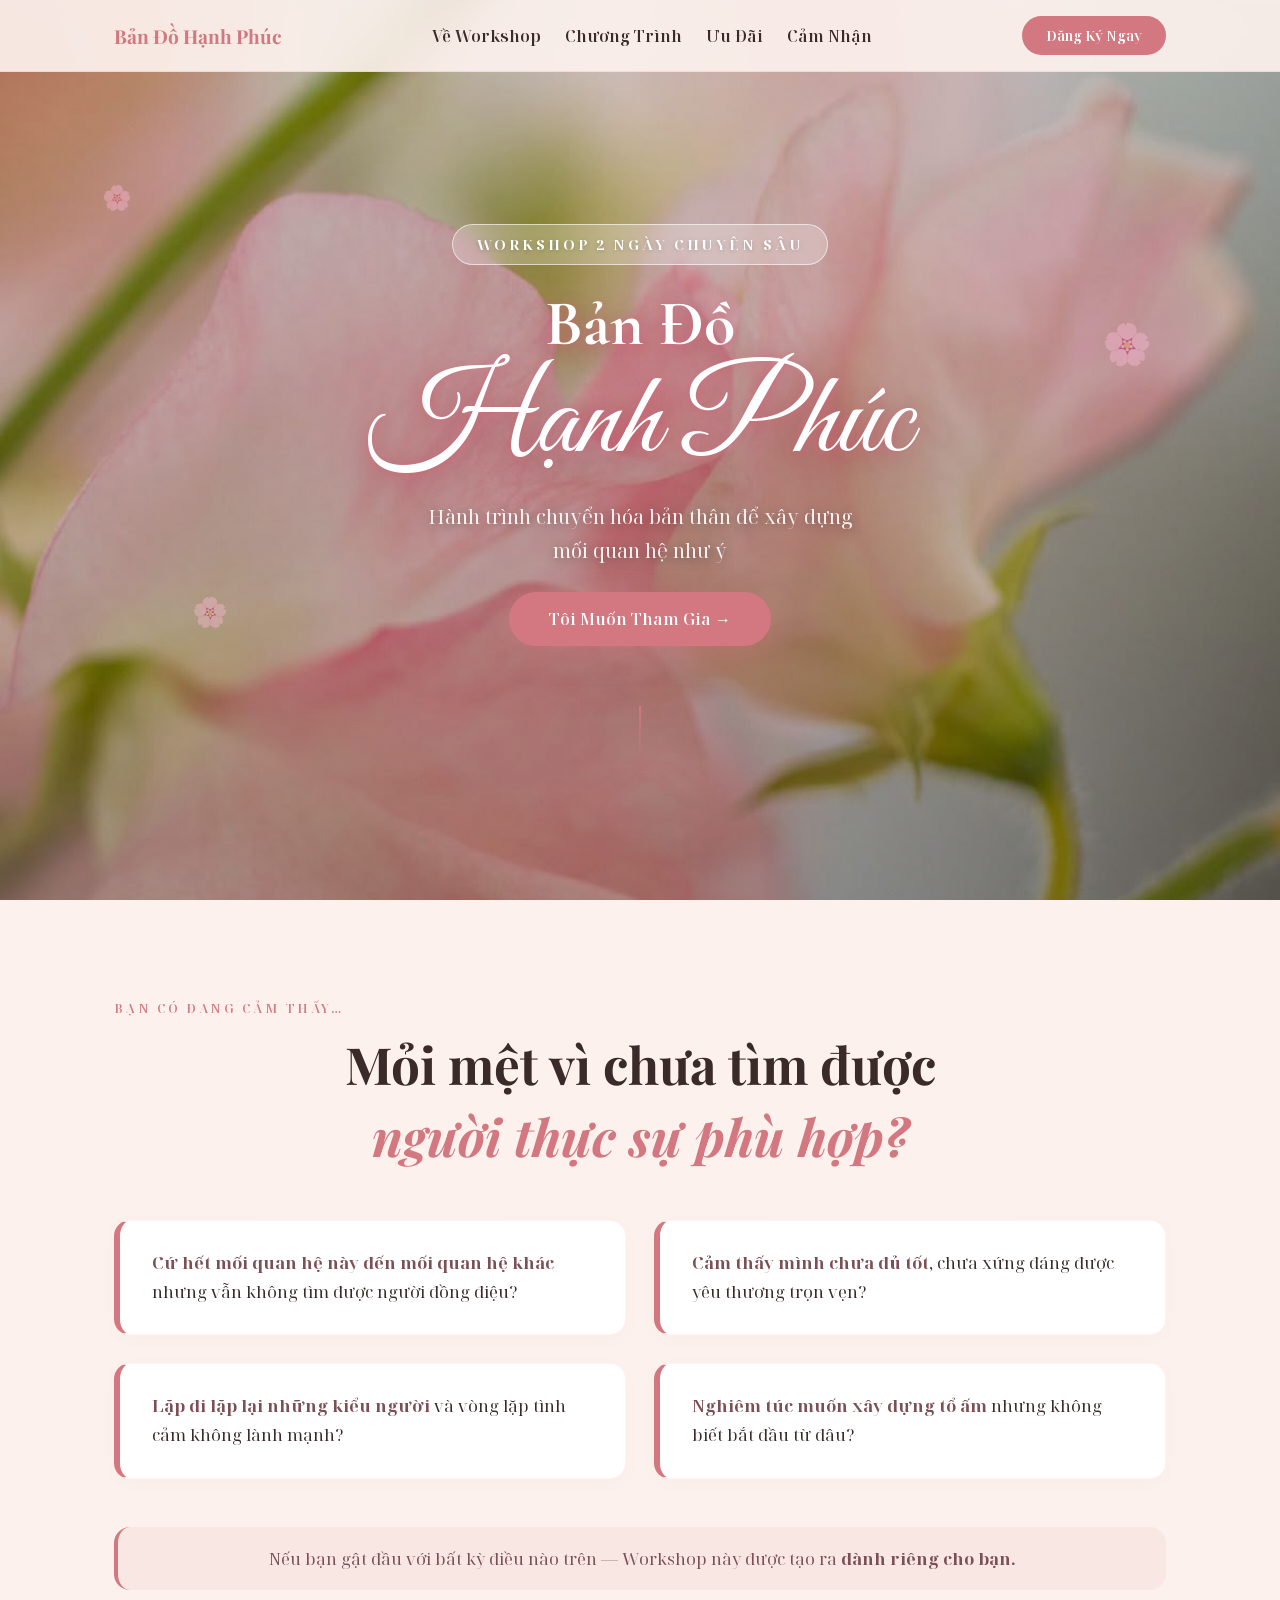
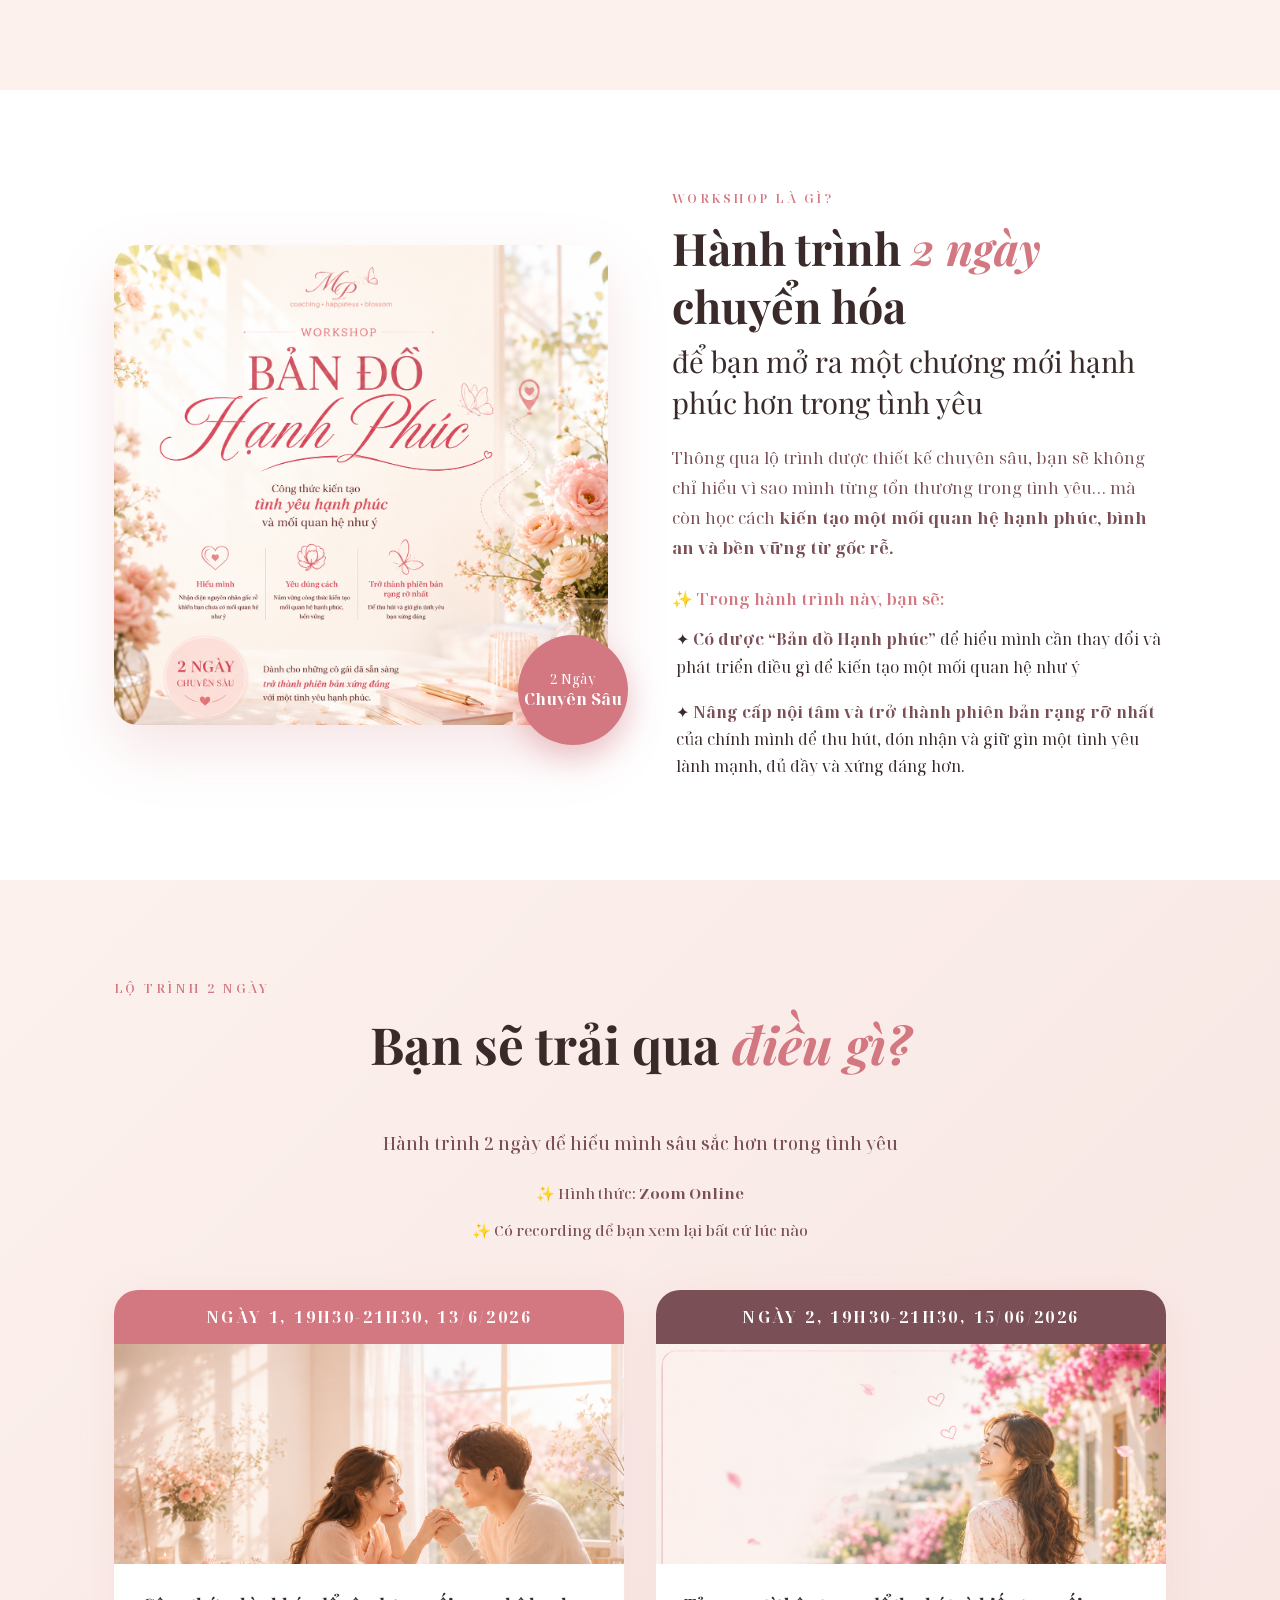
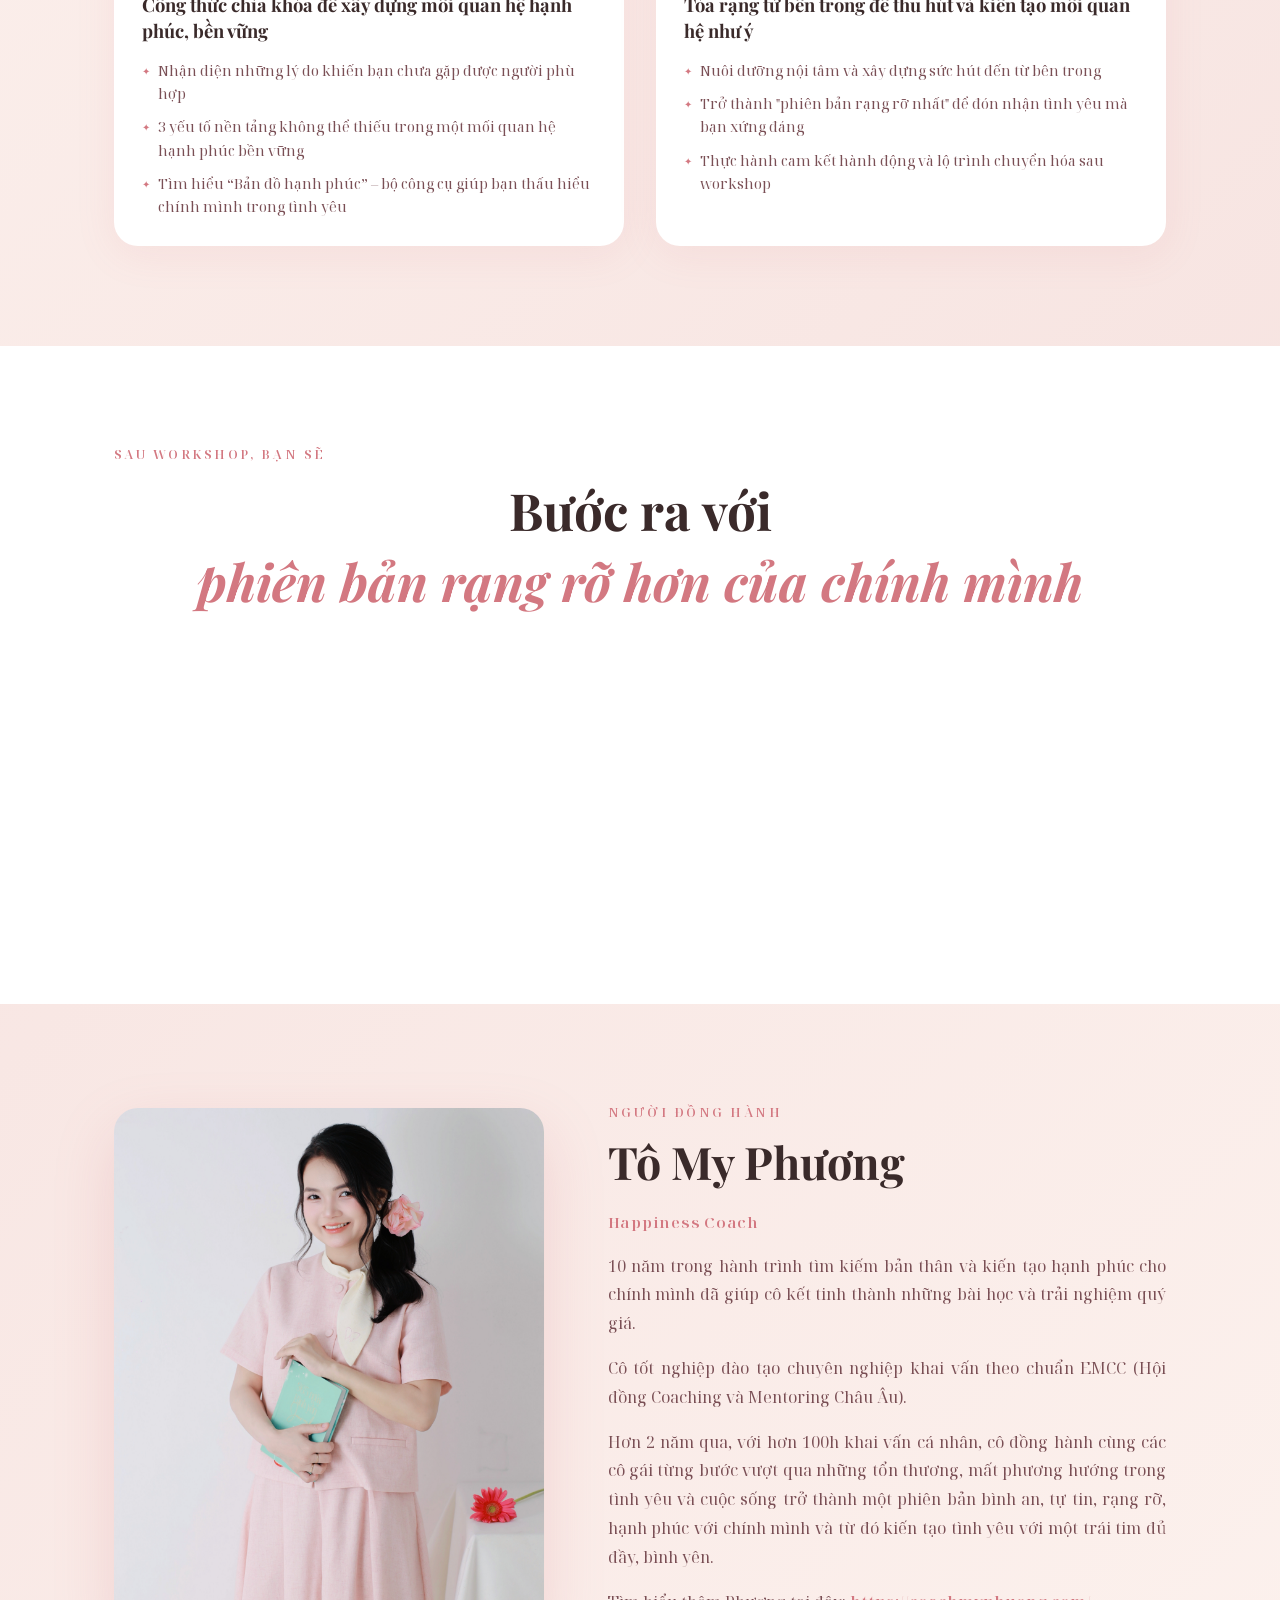
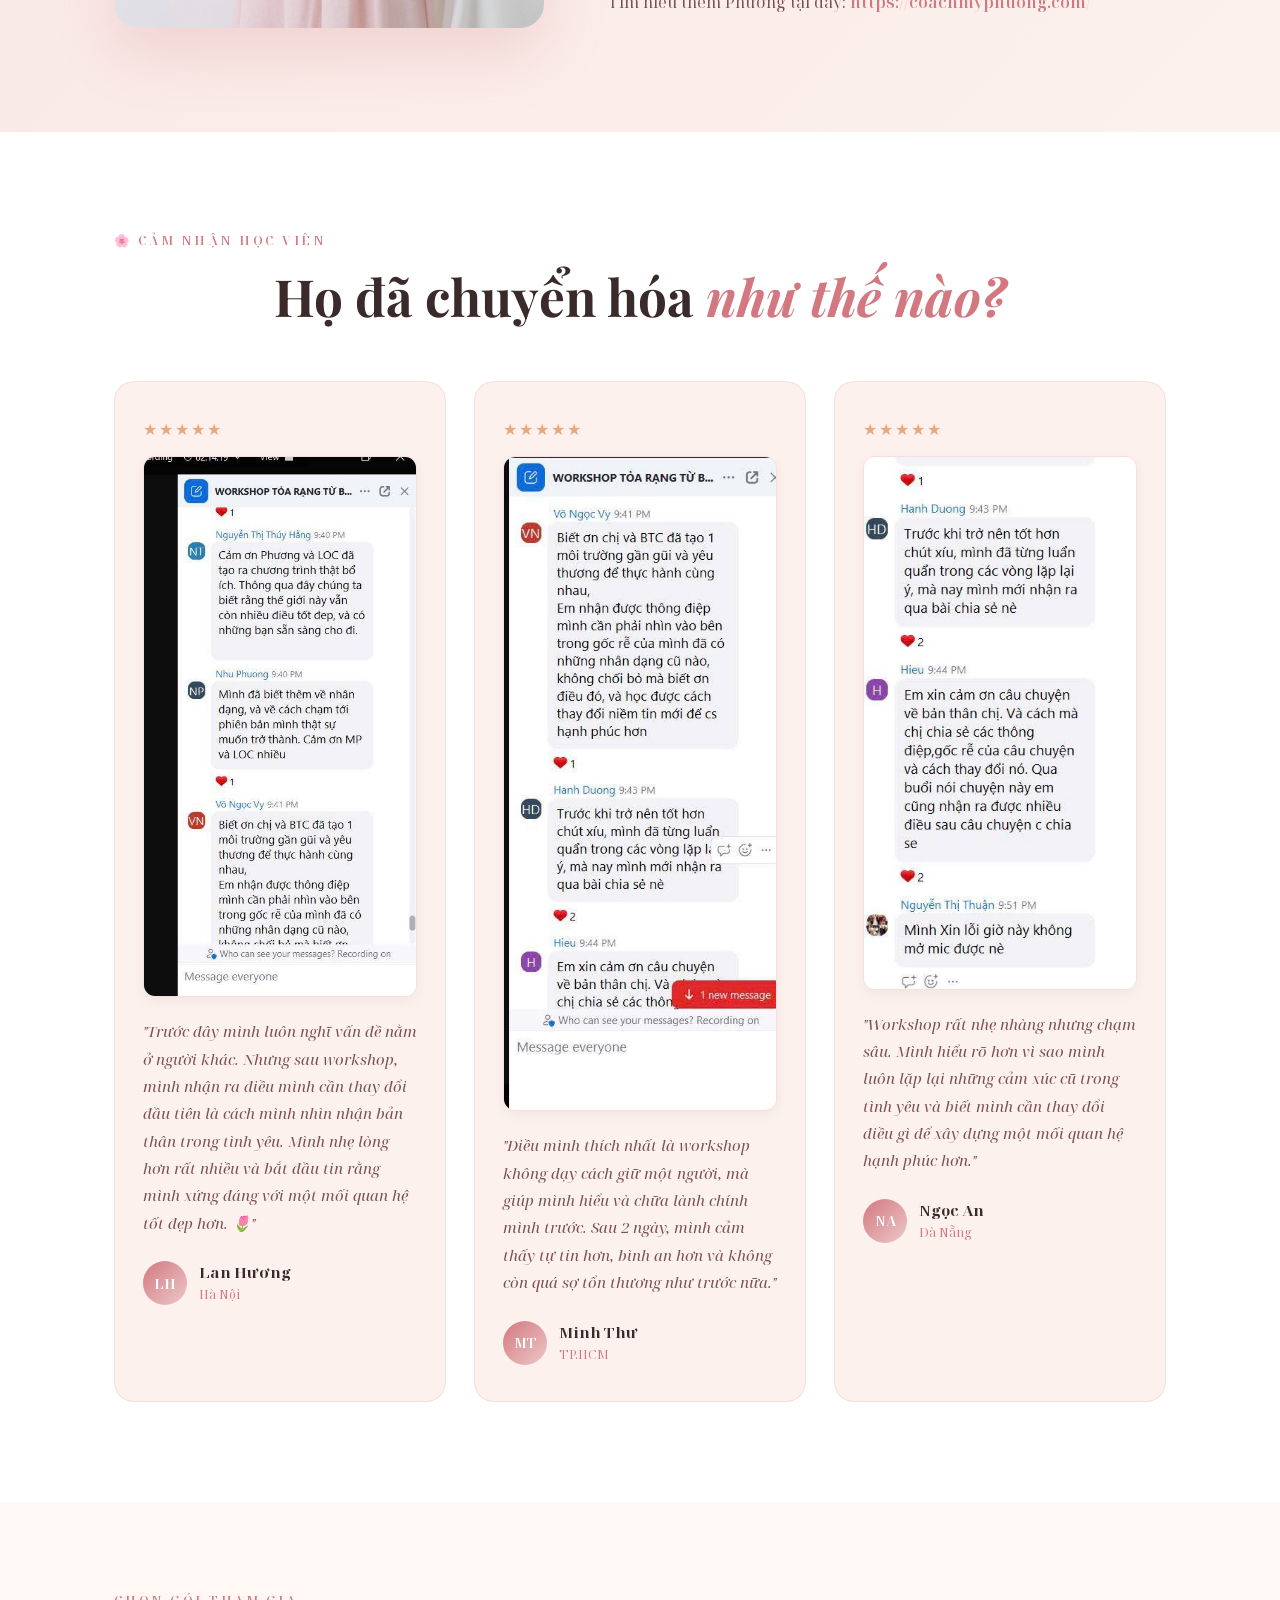
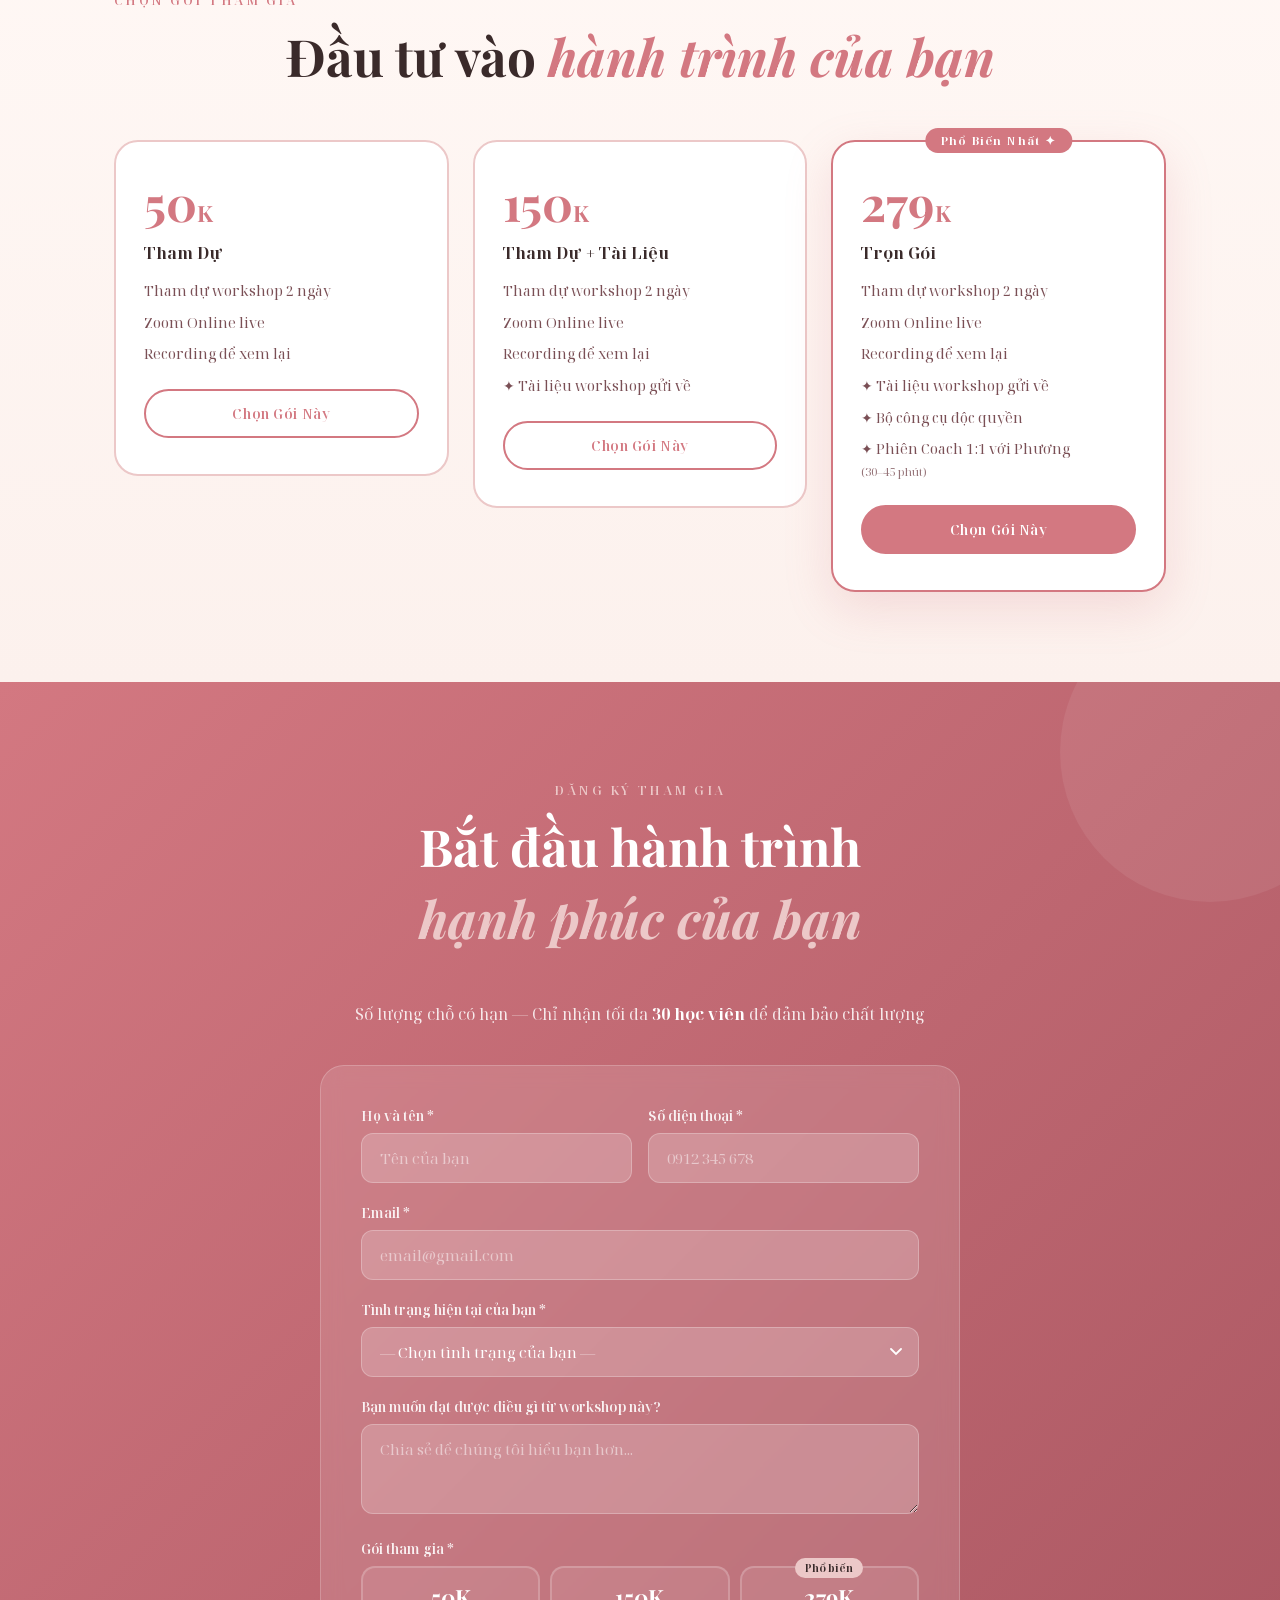
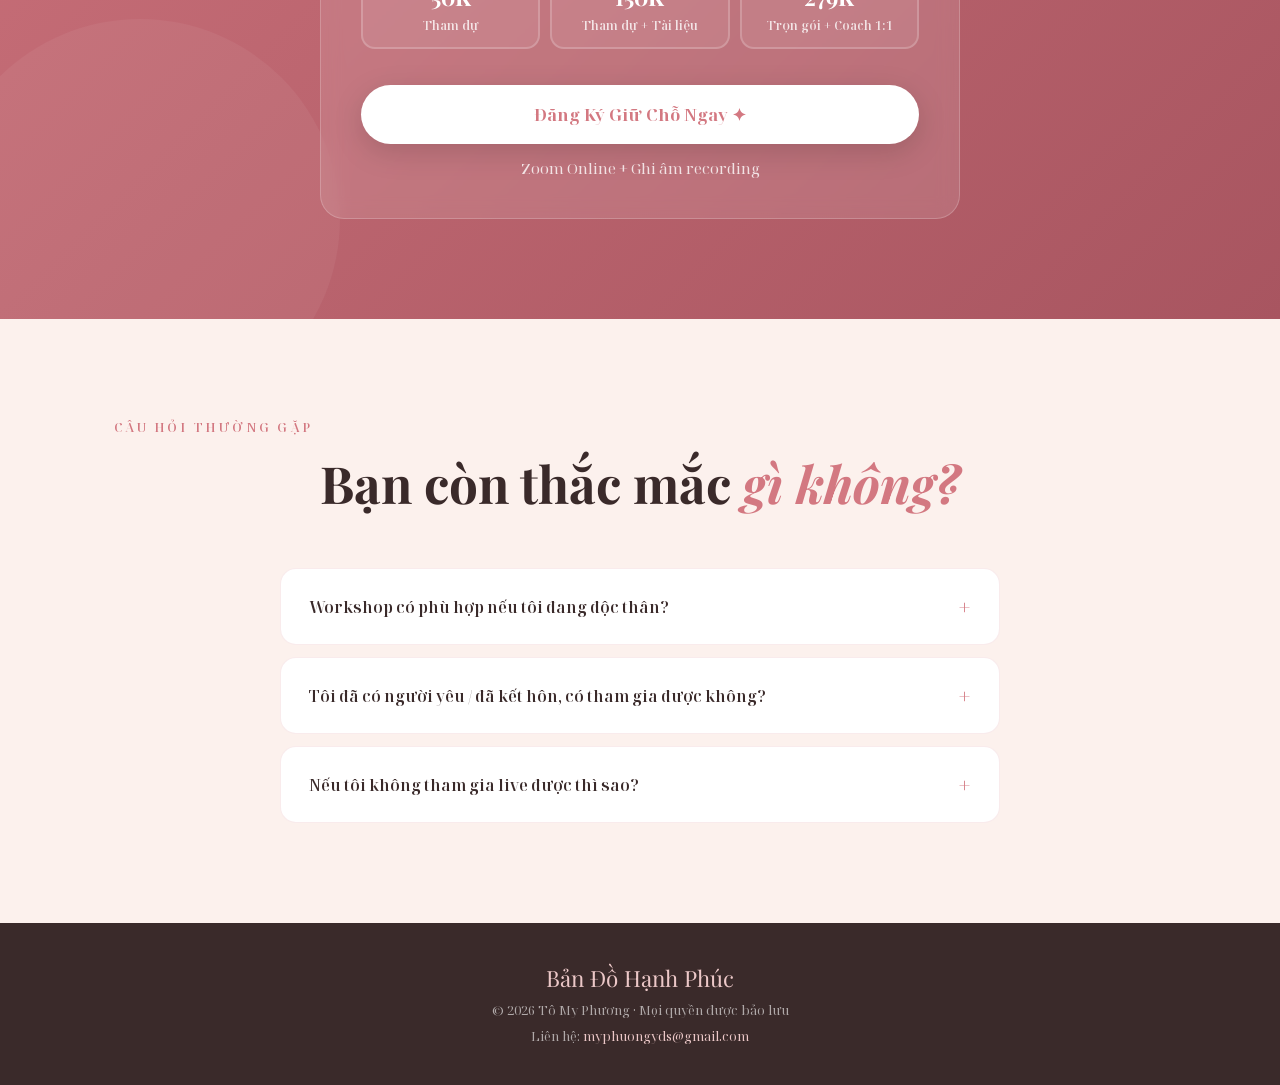
==== commit 034a07df: "Add 3-tier pricing: 50K/150K/279K with dynamic QR amount" ====
--- a/index.html
+++ b/index.html
@@ -246,20 +246,48 @@
   <!-- INVESTMENT -->
   <section class="investment" id="dau-tu">
     <div class="container">
-      <p class="section-tag">Mức Đầu Tư Cho Hạnh Phúc</p>
-      <div class="investment-card">
-        <div class="investment-badge">279K</div>
-        <div class="investment-content">
-          <h2>Đầu tư nhỏ cho <em>một hành trình chuyển hóa lớn</em></h2>
-          <p class="investment-note"><strong>Phương</strong> sẽ đồng hành cùng bạn trên mỗi bước thay đổi, giúp bạn đi
-            đúng hướng và kiến tạo hạnh phúc.</p>
-          <p class="gift-heading"><strong>✦ 10 bạn đầu tiên</strong> nhận tặng kèm Bộ công cụ độc quyền:</p>
-          <ul>
-            <li class="gift-item">Bộ công cụ chẩn đoán năng lực xây dựng mối quan hệ hạnh phúc: <em>Blossomed
-                relationship diagnosis</em> trị giá 499K</li>
-            <li>Tư vấn <strong>30 phút 1:1</strong> sau chương trình</li>
+      <p class="section-tag">Chọn Gói Tham Gia</p>
+      <h2 class="section-title">Đầu tư vào <em>hành trình của bạn</em></h2>
+      <div class="pricing-grid">
+
+        <div class="pricing-card">
+          <div class="pricing-price">50<span>K</span></div>
+          <div class="pricing-name">Tham Dự</div>
+          <ul class="pricing-list">
+            <li>Tham dự workshop 2 ngày</li>
+            <li>Zoom Online live</li>
+            <li>Recording để xem lại</li>
           </ul>
-        </div>
+          <a href="#dang-ky" class="btn-pricing" data-pkg="basic" onclick="preselectPackage('basic')">Chọn Gói Này</a>
+        </div>
+
+        <div class="pricing-card">
+          <div class="pricing-price">150<span>K</span></div>
+          <div class="pricing-name">Tham Dự + Tài Liệu</div>
+          <ul class="pricing-list">
+            <li>Tham dự workshop 2 ngày</li>
+            <li>Zoom Online live</li>
+            <li>Recording để xem lại</li>
+            <li>✦ Tài liệu workshop gửi về</li>
+          </ul>
+          <a href="#dang-ky" class="btn-pricing" data-pkg="standard" onclick="preselectPackage('standard')">Chọn Gói Này</a>
+        </div>
+
+        <div class="pricing-card pricing-card--featured">
+          <div class="pricing-popular">Phổ Biến Nhất ✦</div>
+          <div class="pricing-price">279<span>K</span></div>
+          <div class="pricing-name">Trọn Gói</div>
+          <ul class="pricing-list">
+            <li>Tham dự workshop 2 ngày</li>
+            <li>Zoom Online live</li>
+            <li>Recording để xem lại</li>
+            <li>✦ Tài liệu workshop gửi về</li>
+            <li>✦ Bộ công cụ độc quyền</li>
+            <li>✦ Phiên Coach 1:1 với Phương<br><small>(30–45 phút)</small></li>
+          </ul>
+          <a href="#dang-ky" class="btn-pricing btn-pricing--featured" data-pkg="premium" onclick="preselectPackage('premium')">Chọn Gói Này</a>
+        </div>
+
       </div>
     </div>
   </section>
@@ -300,6 +328,33 @@
           <label for="why">Bạn muốn đạt được điều gì từ workshop này?</label>
           <textarea id="why" name="Why" rows="3" placeholder="Chia sẻ để chúng tôi hiểu bạn hơn..."></textarea>
         </div>
+        <div class="form-group">
+          <label>Gói tham gia *</label>
+          <div class="pkg-grid">
+            <label class="pkg-option">
+              <input type="radio" name="Package" value="basic" required>
+              <span class="pkg-card">
+                <span class="pkg-price">50K</span>
+                <span class="pkg-label">Tham dự</span>
+              </span>
+            </label>
+            <label class="pkg-option">
+              <input type="radio" name="Package" value="standard">
+              <span class="pkg-card">
+                <span class="pkg-price">150K</span>
+                <span class="pkg-label">Tham dự + Tài liệu</span>
+              </span>
+            </label>
+            <label class="pkg-option">
+              <input type="radio" name="Package" value="premium">
+              <span class="pkg-card pkg-card--featured">
+                <span class="pkg-popular">Phổ biến</span>
+                <span class="pkg-price">279K</span>
+                <span class="pkg-label">Trọn gói + Coach 1:1</span>
+              </span>
+            </label>
+          </div>
+        </div>
         <button type="submit" class="btn-submit" id="submitBtn">Đăng Ký Giữ Chỗ Ngay ✦</button>
         <p class="register-note">Zoom Online + Ghi âm recording</p>
       </form>
--- a/style.css
+++ b/style.css
@@ -1228,6 +1228,161 @@
 
 
 /* ═══════════════════════════════════════════════════════════
+   PRICING CARDS
+═══════════════════════════════════════════════════════════ */
+.pricing-grid {
+  display: grid;
+  grid-template-columns: repeat(3, 1fr);
+  gap: 24px;
+  align-items: start;
+  margin-top: 8px;
+}
+.pricing-card {
+  background: #fff;
+  border-radius: 24px;
+  padding: 36px 28px;
+  border: 2px solid var(--pink);
+  display: flex;
+  flex-direction: column;
+  gap: 16px;
+  position: relative;
+  transition: transform 0.25s, box-shadow 0.25s;
+}
+.pricing-card:hover {
+  transform: translateY(-4px);
+  box-shadow: 0 20px 48px rgba(211,120,129,0.15);
+}
+.pricing-card--featured {
+  border-color: var(--rose);
+  box-shadow: 0 16px 48px rgba(211,120,129,0.2);
+}
+.pricing-popular {
+  position: absolute;
+  top: -14px;
+  left: 50%;
+  transform: translateX(-50%);
+  background: var(--rose);
+  color: #fff;
+  font-size: 0.72rem;
+  font-weight: 700;
+  letter-spacing: 0.1em;
+  padding: 5px 16px;
+  border-radius: 100px;
+  white-space: nowrap;
+}
+.pricing-price {
+  font-family: 'Playfair Display', serif;
+  font-size: 3rem;
+  font-weight: 700;
+  color: var(--rose);
+  line-height: 1;
+}
+.pricing-price span { font-size: 1.4rem; }
+.pricing-name {
+  font-weight: 700;
+  font-size: 1rem;
+  color: var(--dark);
+}
+.pricing-list {
+  list-style: none;
+  display: flex;
+  flex-direction: column;
+  gap: 10px;
+  flex: 1;
+}
+.pricing-list li {
+  font-size: 0.9rem;
+  color: var(--mid);
+  line-height: 1.5;
+  padding-left: 0;
+}
+.pricing-list li small { font-size: 0.8em; opacity: 0.8; }
+.btn-pricing {
+  display: block;
+  text-align: center;
+  padding: 13px 20px;
+  border-radius: 100px;
+  font-weight: 600;
+  font-size: 0.88rem;
+  letter-spacing: 0.04em;
+  text-decoration: none;
+  border: 2px solid var(--rose);
+  color: var(--rose);
+  transition: all 0.25s;
+  margin-top: 8px;
+}
+.btn-pricing:hover {
+  background: var(--rose);
+  color: #fff;
+}
+.btn-pricing--featured {
+  background: var(--rose);
+  color: #fff;
+}
+.btn-pricing--featured:hover { background: #c06870; border-color: #c06870; }
+
+/* Package selector in form */
+.pkg-grid {
+  display: grid;
+  grid-template-columns: repeat(3, 1fr);
+  gap: 10px;
+  margin-top: 4px;
+}
+.pkg-option { cursor: pointer; }
+.pkg-option input[type="radio"] { display: none; }
+.pkg-card {
+  display: flex;
+  flex-direction: column;
+  align-items: center;
+  gap: 6px;
+  padding: 14px 10px;
+  border-radius: 14px;
+  border: 2px solid rgba(255,255,255,0.2);
+  background: rgba(255,255,255,0.08);
+  transition: all 0.2s;
+  text-align: center;
+  position: relative;
+}
+.pkg-card:hover { border-color: rgba(255,255,255,0.5); }
+.pkg-option input:checked + .pkg-card {
+  border-color: var(--pink);
+  background: rgba(236,200,200,0.2);
+}
+.pkg-popular {
+  position: absolute;
+  top: -10px;
+  left: 50%;
+  transform: translateX(-50%);
+  background: var(--pink);
+  color: var(--dark);
+  font-size: 0.65rem;
+  font-weight: 700;
+  padding: 3px 10px;
+  border-radius: 100px;
+  white-space: nowrap;
+}
+.pkg-price {
+  font-family: 'Playfair Display', serif;
+  font-size: 1.4rem;
+  font-weight: 700;
+  color: #fff;
+}
+.pkg-label {
+  font-size: 0.75rem;
+  color: rgba(255,255,255,0.8);
+  line-height: 1.3;
+}
+
+@media (max-width: 768px) {
+  .pricing-grid { grid-template-columns: 1fr; max-width: 360px; margin-inline: auto; }
+  .pkg-grid { grid-template-columns: 1fr; }
+}
+@media (max-width: 480px) {
+  .pricing-card { padding: 28px 20px; }
+}
+
+
+/* ═══════════════════════════════════════════════════════════
    QR PAYMENT MODAL
 ═══════════════════════════════════════════════════════════ */
 .qr-overlay {
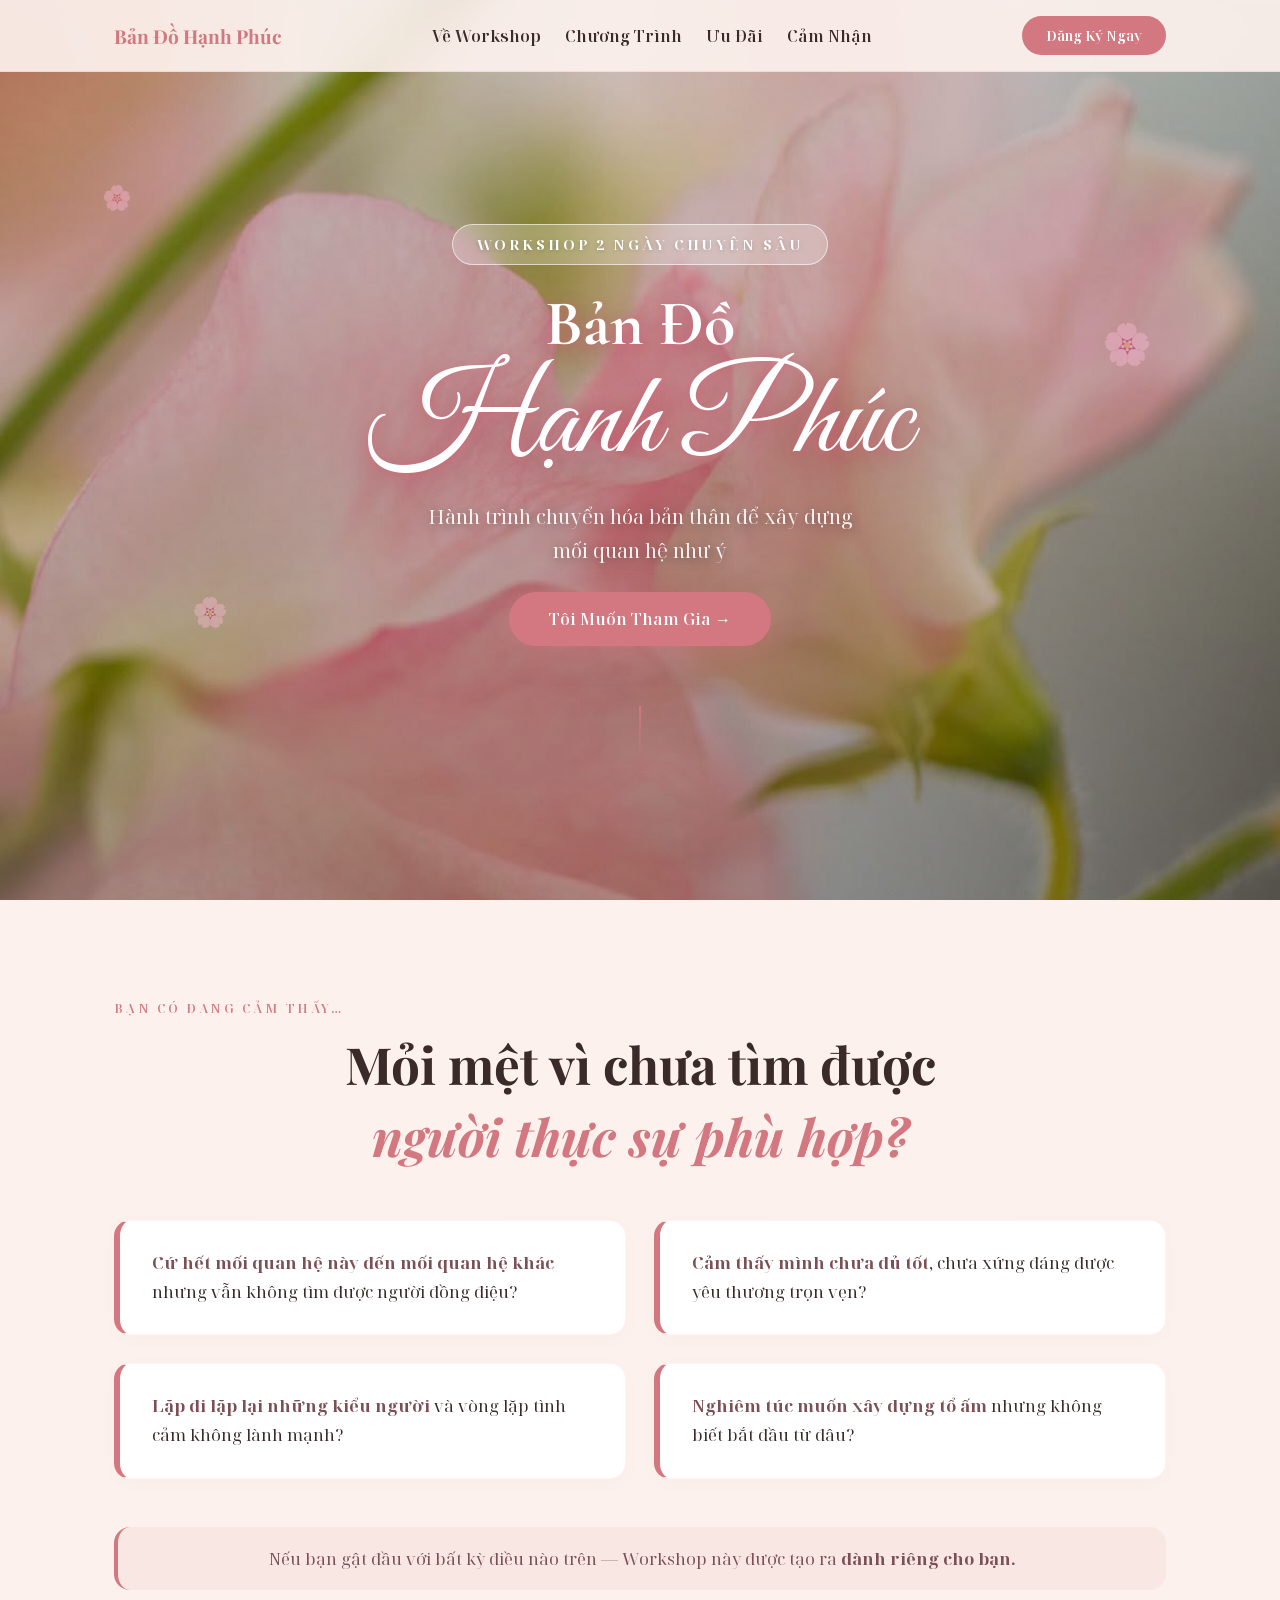
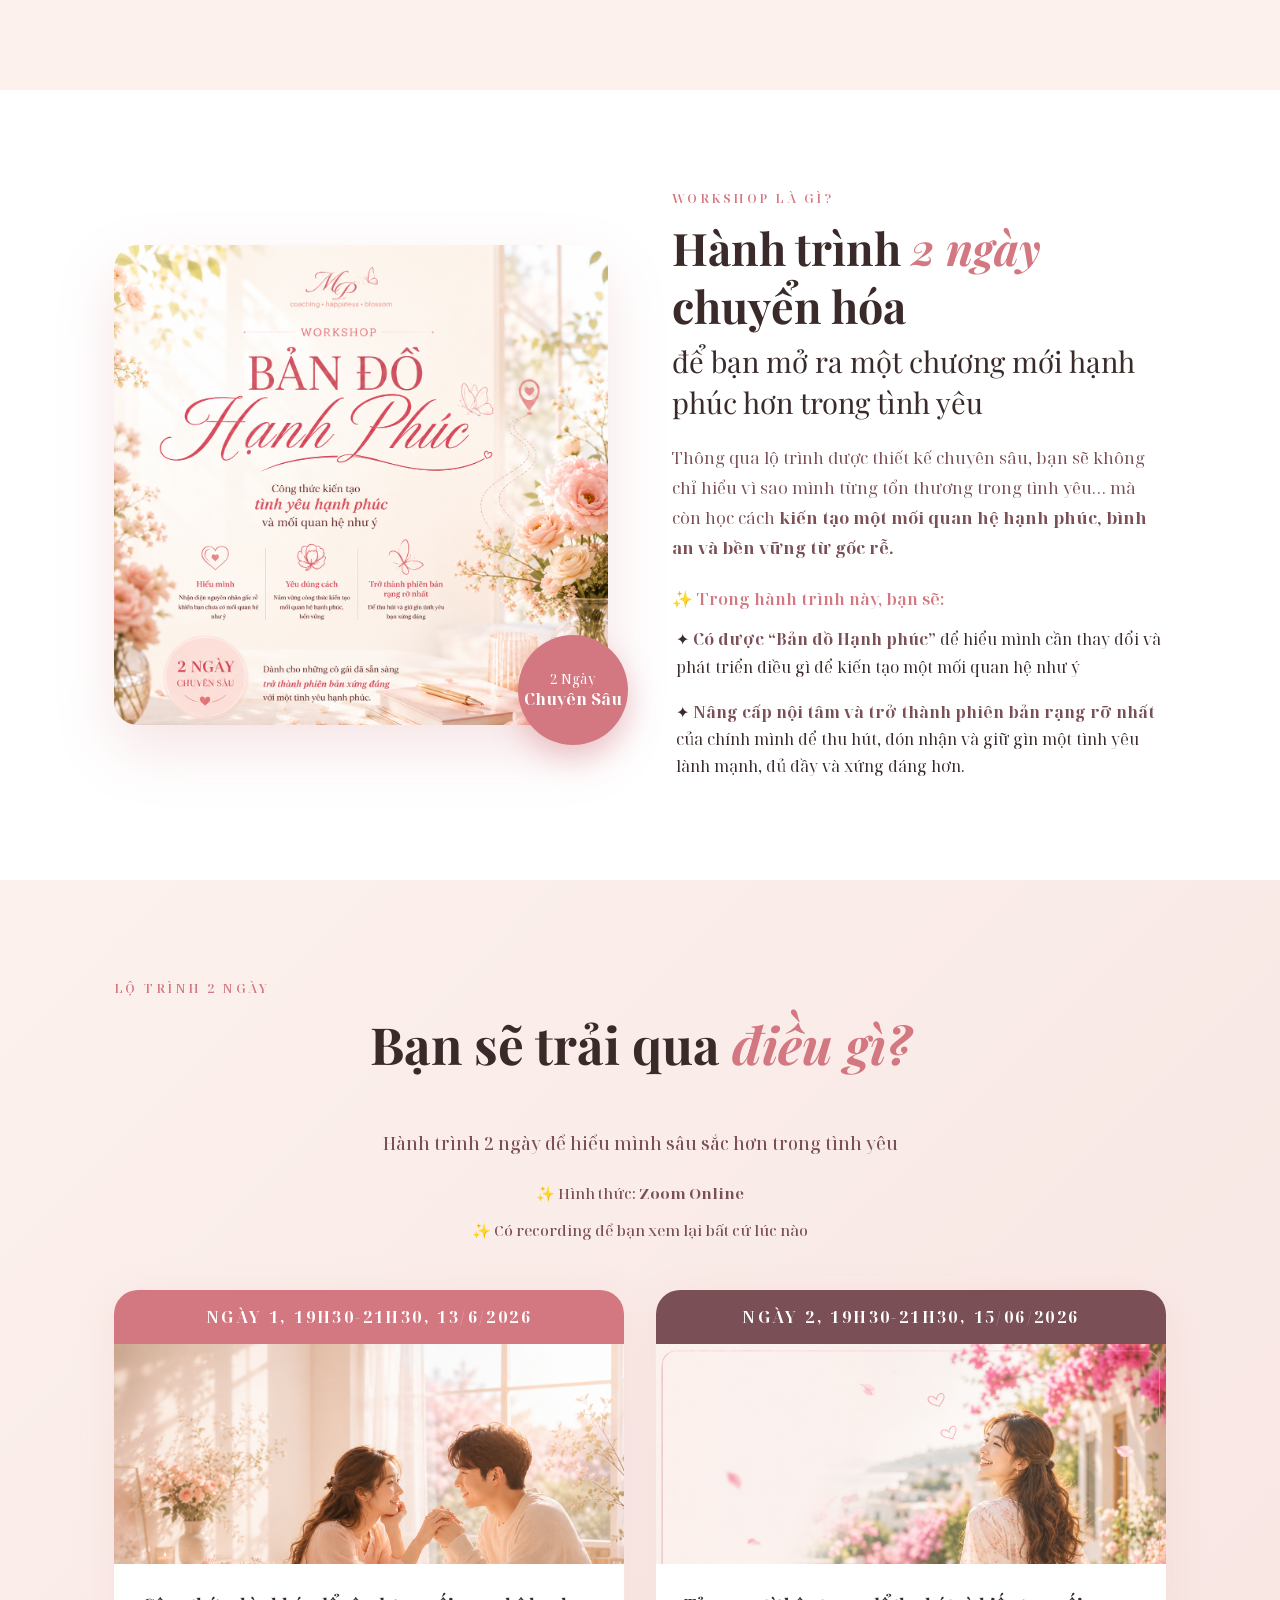
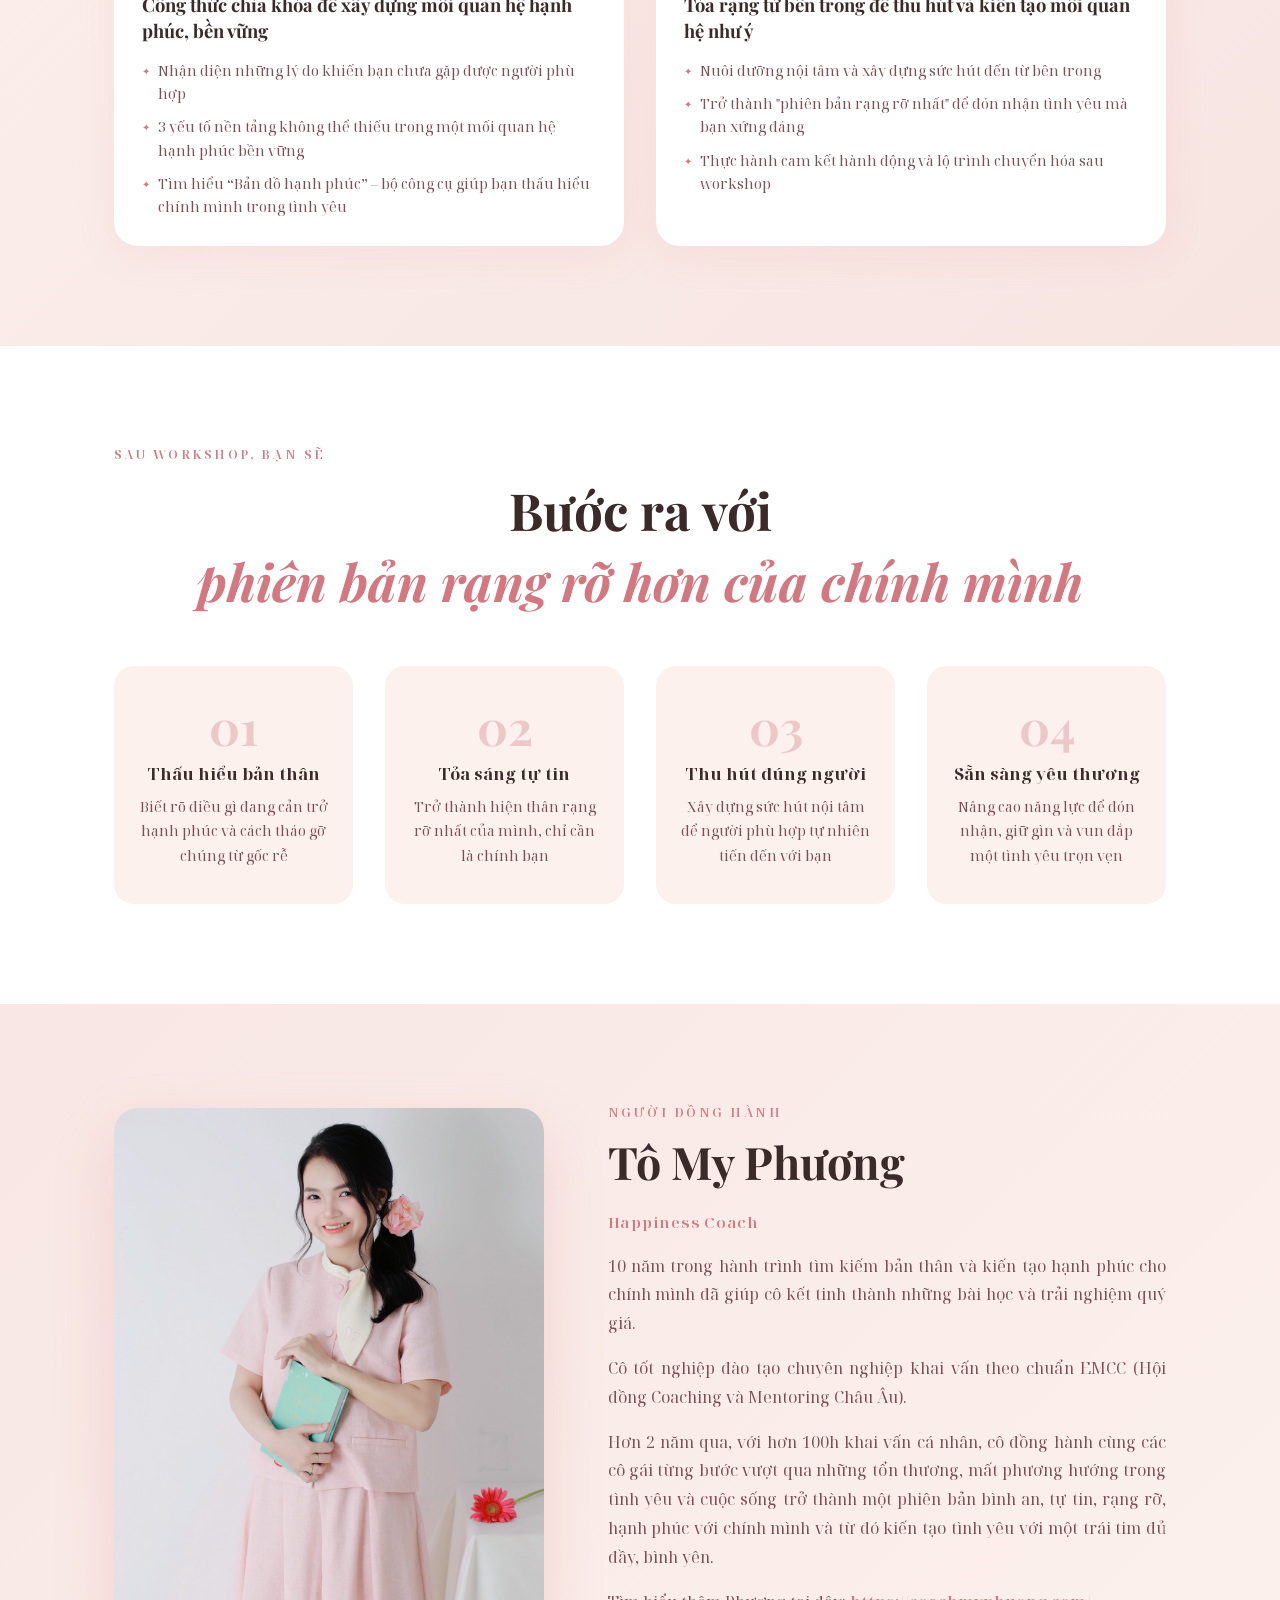
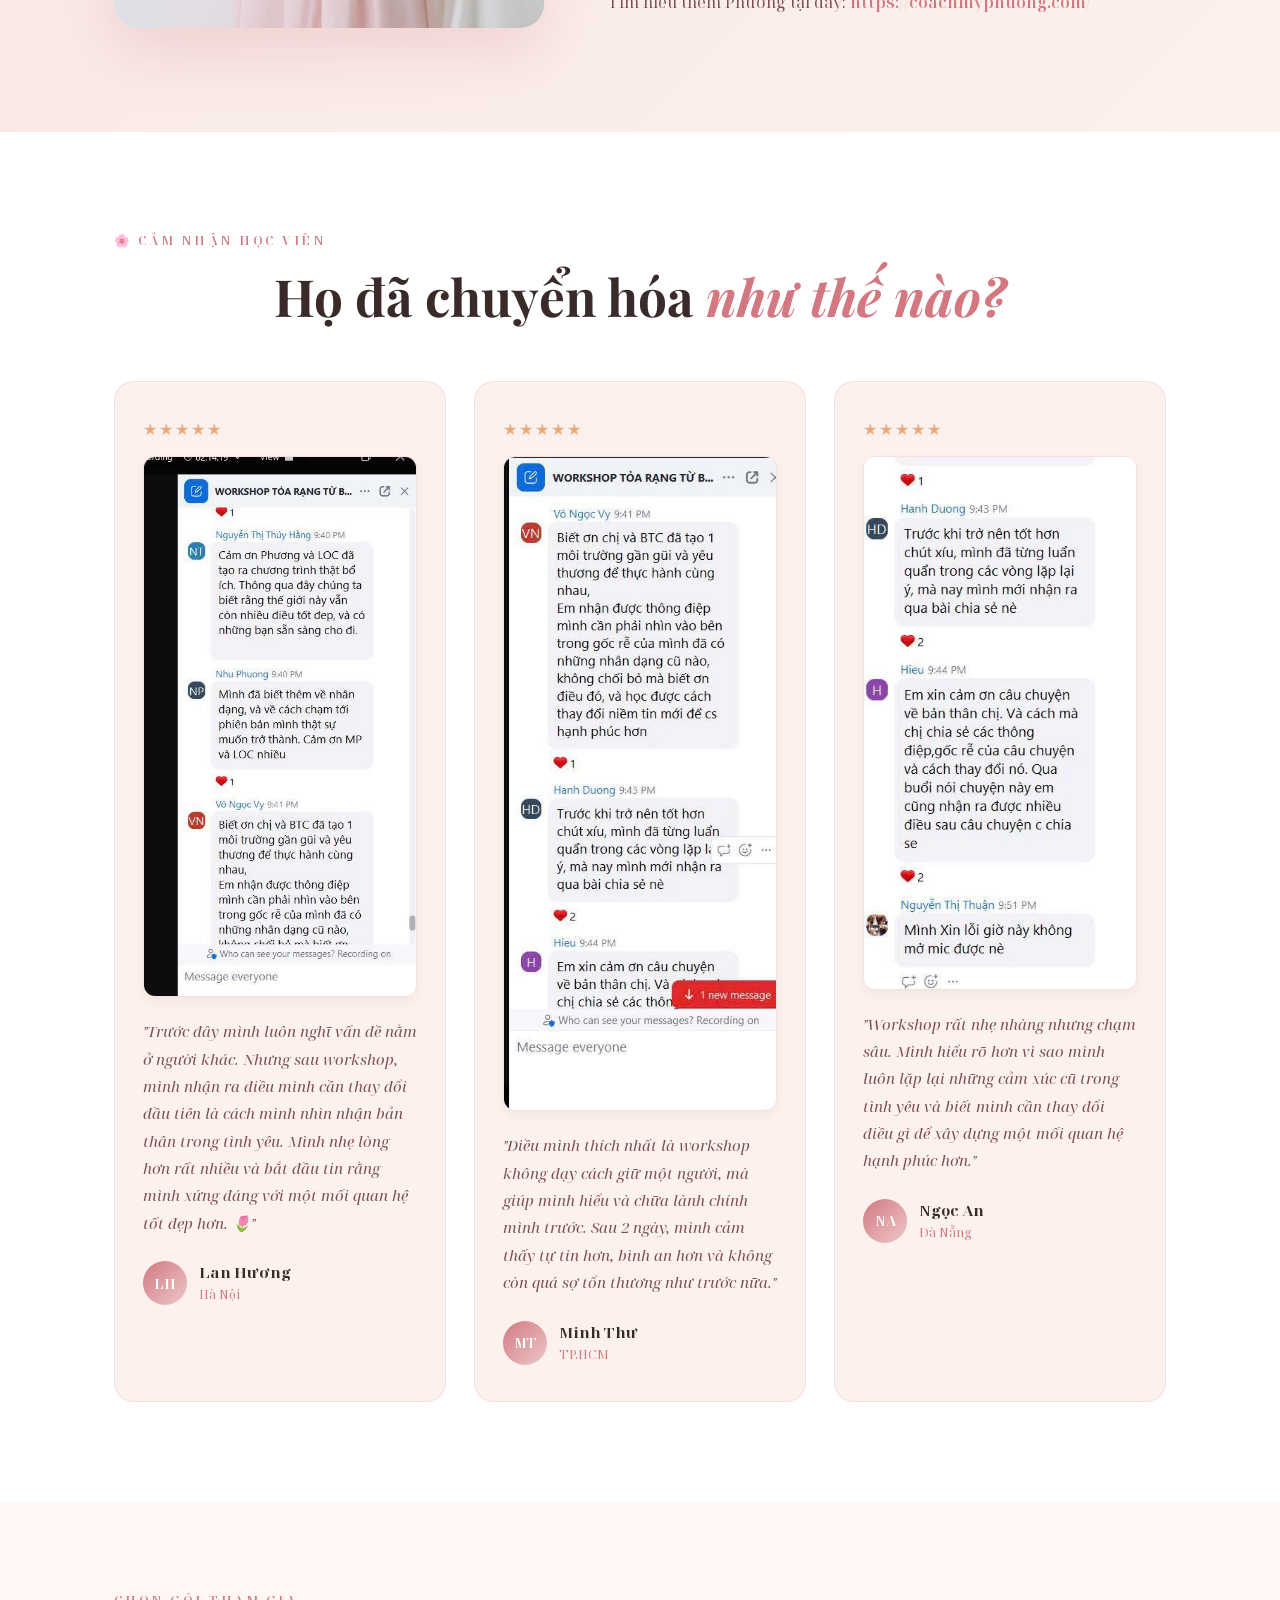
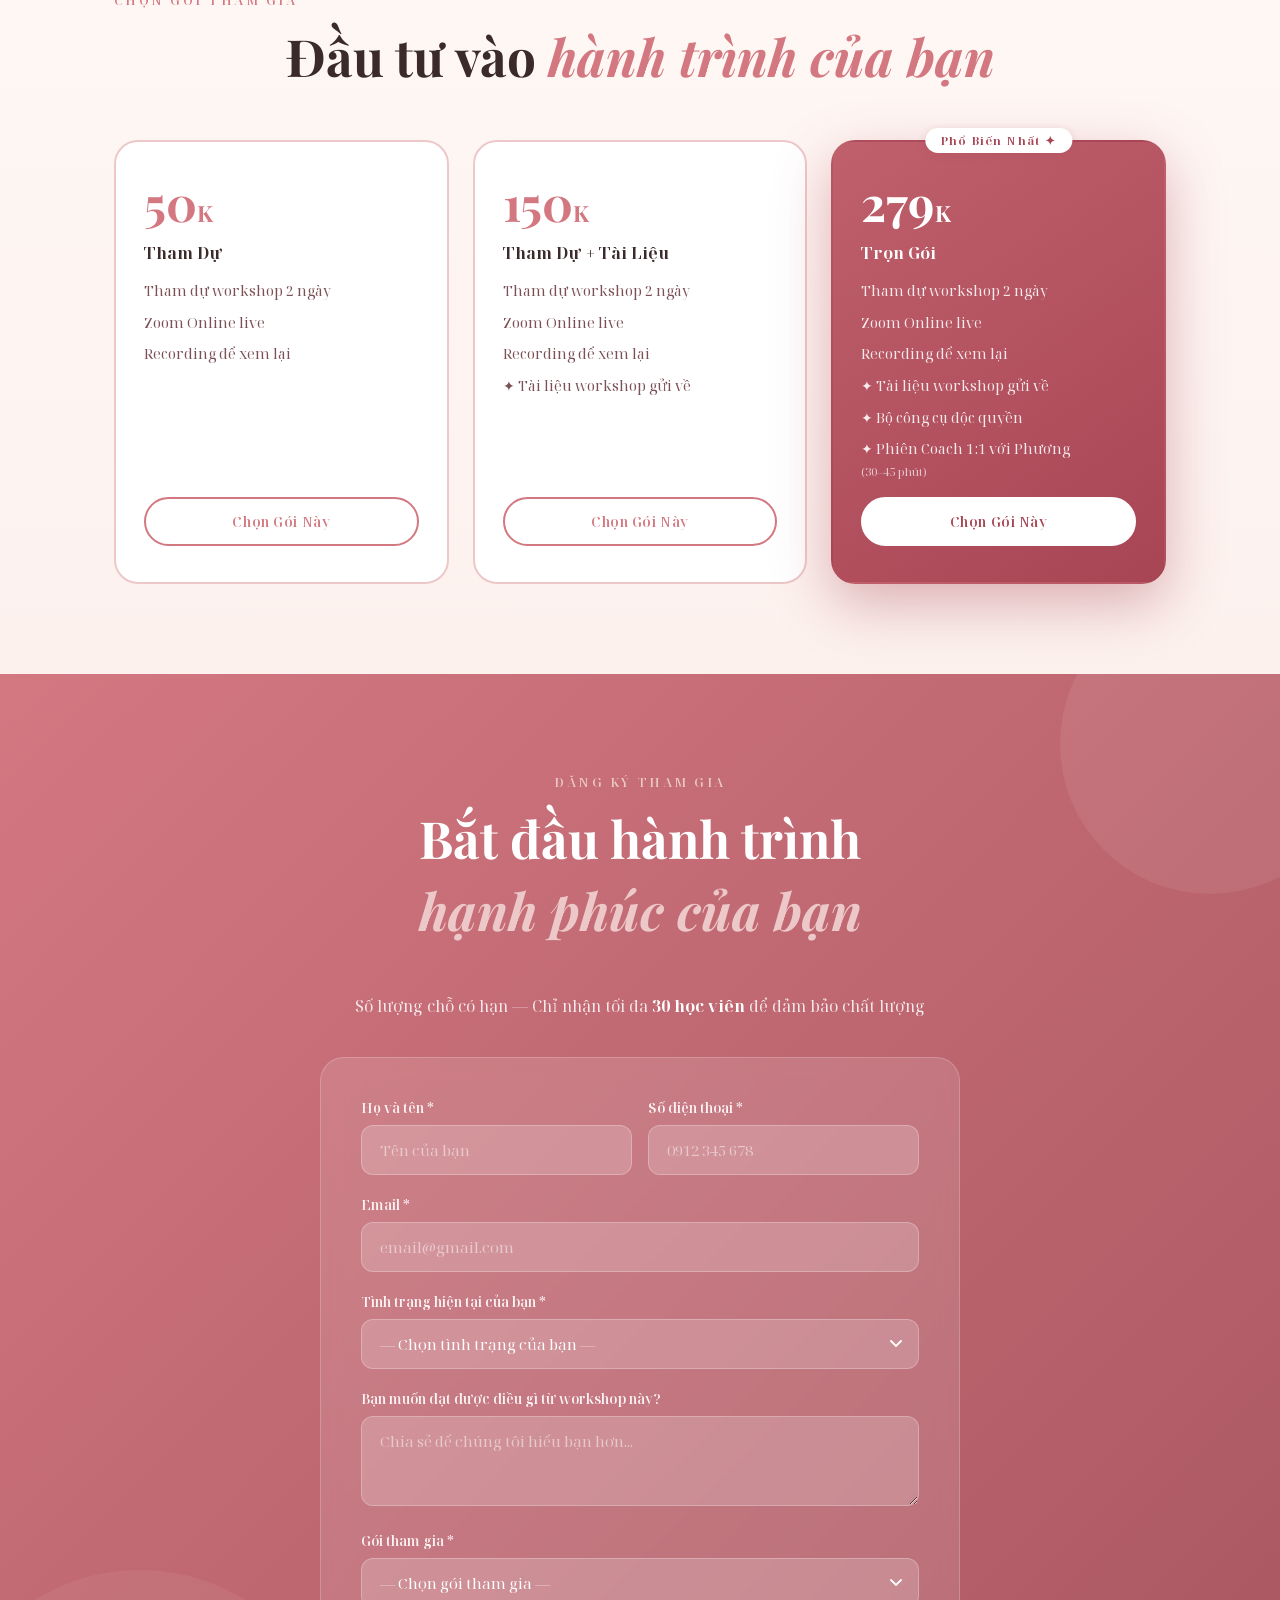
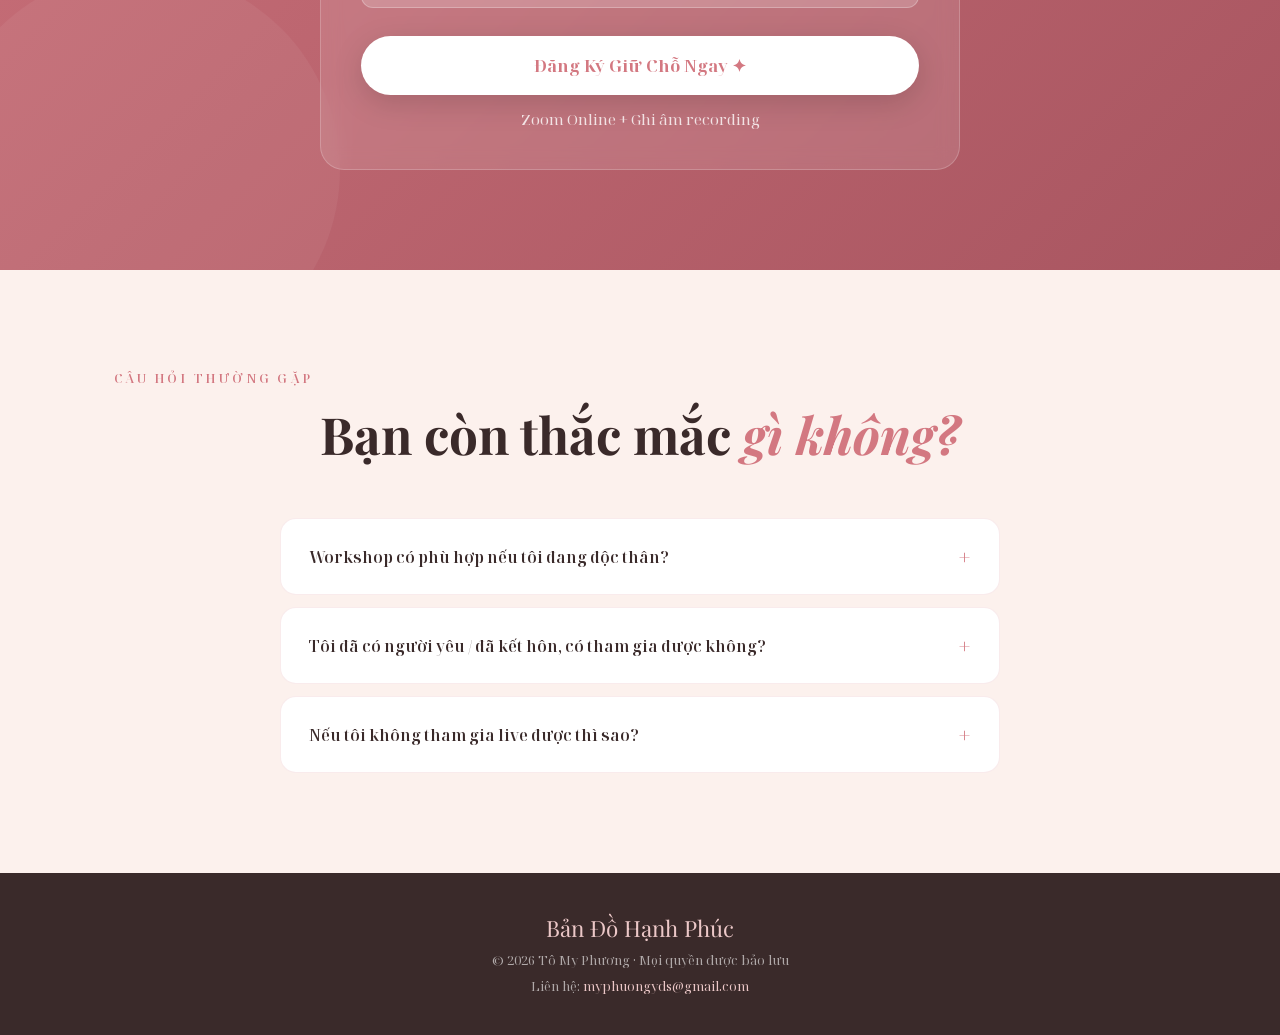
==== commit 714231d7: "Replace package radio cards with dropdown select in form" ====
--- a/index.html
+++ b/index.html
@@ -329,31 +329,13 @@
           <textarea id="why" name="Why" rows="3" placeholder="Chia sẻ để chúng tôi hiểu bạn hơn..."></textarea>
         </div>
         <div class="form-group">
-          <label>Gói tham gia *</label>
-          <div class="pkg-grid">
-            <label class="pkg-option">
-              <input type="radio" name="Package" value="basic" required>
-              <span class="pkg-card">
-                <span class="pkg-price">50K</span>
-                <span class="pkg-label">Tham dự</span>
-              </span>
-            </label>
-            <label class="pkg-option">
-              <input type="radio" name="Package" value="standard">
-              <span class="pkg-card">
-                <span class="pkg-price">150K</span>
-                <span class="pkg-label">Tham dự + Tài liệu</span>
-              </span>
-            </label>
-            <label class="pkg-option">
-              <input type="radio" name="Package" value="premium">
-              <span class="pkg-card pkg-card--featured">
-                <span class="pkg-popular">Phổ biến</span>
-                <span class="pkg-price">279K</span>
-                <span class="pkg-label">Trọn gói + Coach 1:1</span>
-              </span>
-            </label>
-          </div>
+          <label for="package">Gói tham gia *</label>
+          <select id="package" name="Package" class="form-select" required>
+            <option value="" disabled selected>— Chọn gói tham gia —</option>
+            <option value="basic">50K — Tham dự</option>
+            <option value="standard">150K — Tham dự + Tài liệu</option>
+            <option value="premium">279K — Trọn gói + Coach 1:1 ⭐ Phổ biến nhất</option>
+          </select>
         </div>
         <button type="submit" class="btn-submit" id="submitBtn">Đăng Ký Giữ Chỗ Ngay ✦</button>
         <p class="register-note">Zoom Online + Ghi âm recording</p>
--- a/style.css
+++ b/style.css
@@ -1234,7 +1234,7 @@
   display: grid;
   grid-template-columns: repeat(3, 1fr);
   gap: 24px;
-  align-items: start;
+  align-items: stretch;
   margin-top: 8px;
 }
 .pricing-card {
@@ -1252,23 +1252,31 @@
   transform: translateY(-4px);
   box-shadow: 0 20px 48px rgba(211,120,129,0.15);
 }
+
+/* Card gói Premium — nền đậm nổi bật */
 .pricing-card--featured {
-  border-color: var(--rose);
-  box-shadow: 0 16px 48px rgba(211,120,129,0.2);
-}
+  background: linear-gradient(145deg, #c0606c 0%, #a84555 100%);
+  border-color: transparent;
+  box-shadow: 0 20px 56px rgba(168,69,85,0.38);
+}
+.pricing-card--featured:hover {
+  box-shadow: 0 28px 64px rgba(168,69,85,0.48);
+}
+
 .pricing-popular {
   position: absolute;
   top: -14px;
   left: 50%;
   transform: translateX(-50%);
-  background: var(--rose);
-  color: #fff;
+  background: #fff;
+  color: #a84555;
   font-size: 0.72rem;
   font-weight: 700;
   letter-spacing: 0.1em;
   padding: 5px 16px;
   border-radius: 100px;
   white-space: nowrap;
+  box-shadow: 0 2px 8px rgba(168,69,85,0.2);
 }
 .pricing-price {
   font-family: 'Playfair Display', serif;
@@ -1277,12 +1285,14 @@
   color: var(--rose);
   line-height: 1;
 }
+.pricing-card--featured .pricing-price { color: #fff; }
 .pricing-price span { font-size: 1.4rem; }
 .pricing-name {
   font-weight: 700;
   font-size: 1rem;
   color: var(--dark);
 }
+.pricing-card--featured .pricing-name { color: #fff; }
 .pricing-list {
   list-style: none;
   display: flex;
@@ -1296,6 +1306,7 @@
   line-height: 1.5;
   padding-left: 0;
 }
+.pricing-card--featured .pricing-list li { color: rgba(255,255,255,0.88); }
 .pricing-list li small { font-size: 0.8em; opacity: 0.8; }
 .btn-pricing {
   display: block;
@@ -1309,17 +1320,22 @@
   border: 2px solid var(--rose);
   color: var(--rose);
   transition: all 0.25s;
-  margin-top: 8px;
+  margin-top: auto;
+  padding-top: 13px;
 }
 .btn-pricing:hover {
   background: var(--rose);
   color: #fff;
 }
 .btn-pricing--featured {
-  background: var(--rose);
-  color: #fff;
-}
-.btn-pricing--featured:hover { background: #c06870; border-color: #c06870; }
+  background: #fff;
+  color: #a84555;
+  border-color: #fff;
+}
+.btn-pricing--featured:hover {
+  background: rgba(255,255,255,0.88);
+  border-color: rgba(255,255,255,0.88);
+}
 
 /* Package selector in form */
 .pkg-grid {
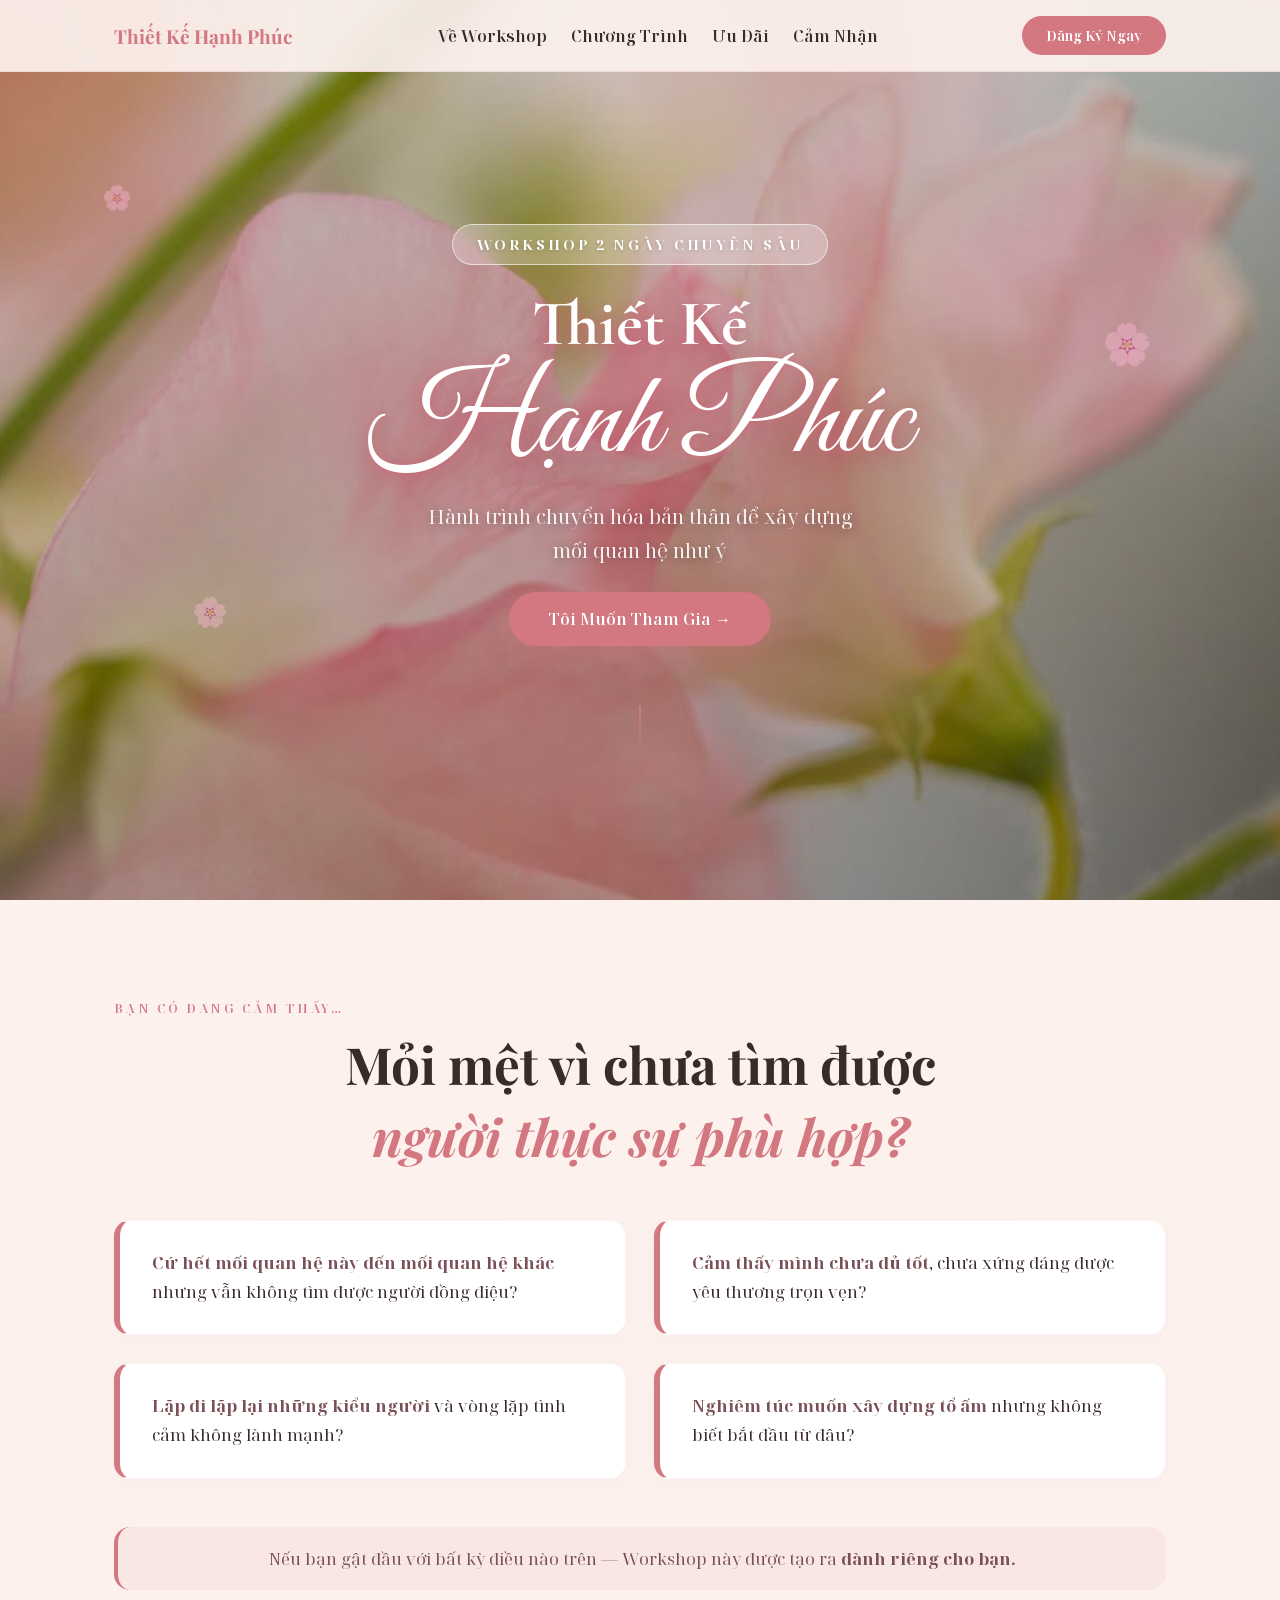
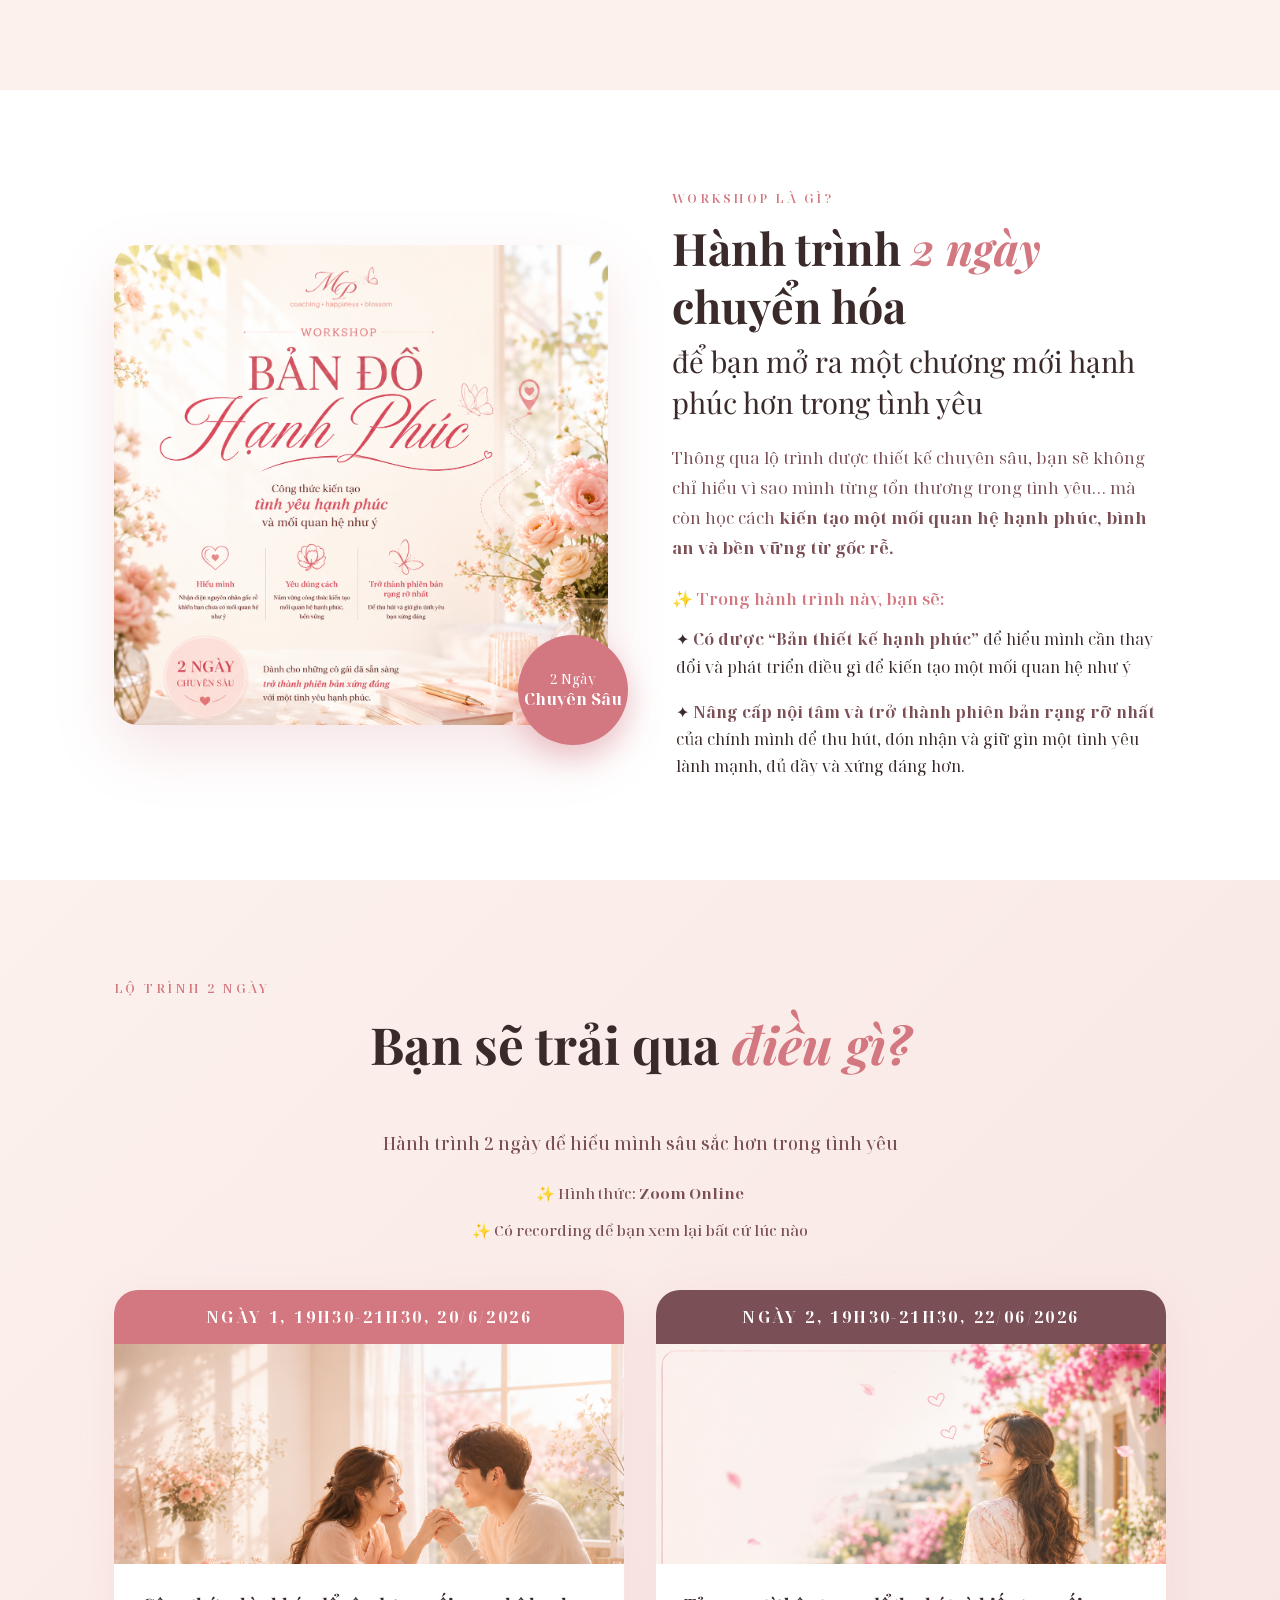
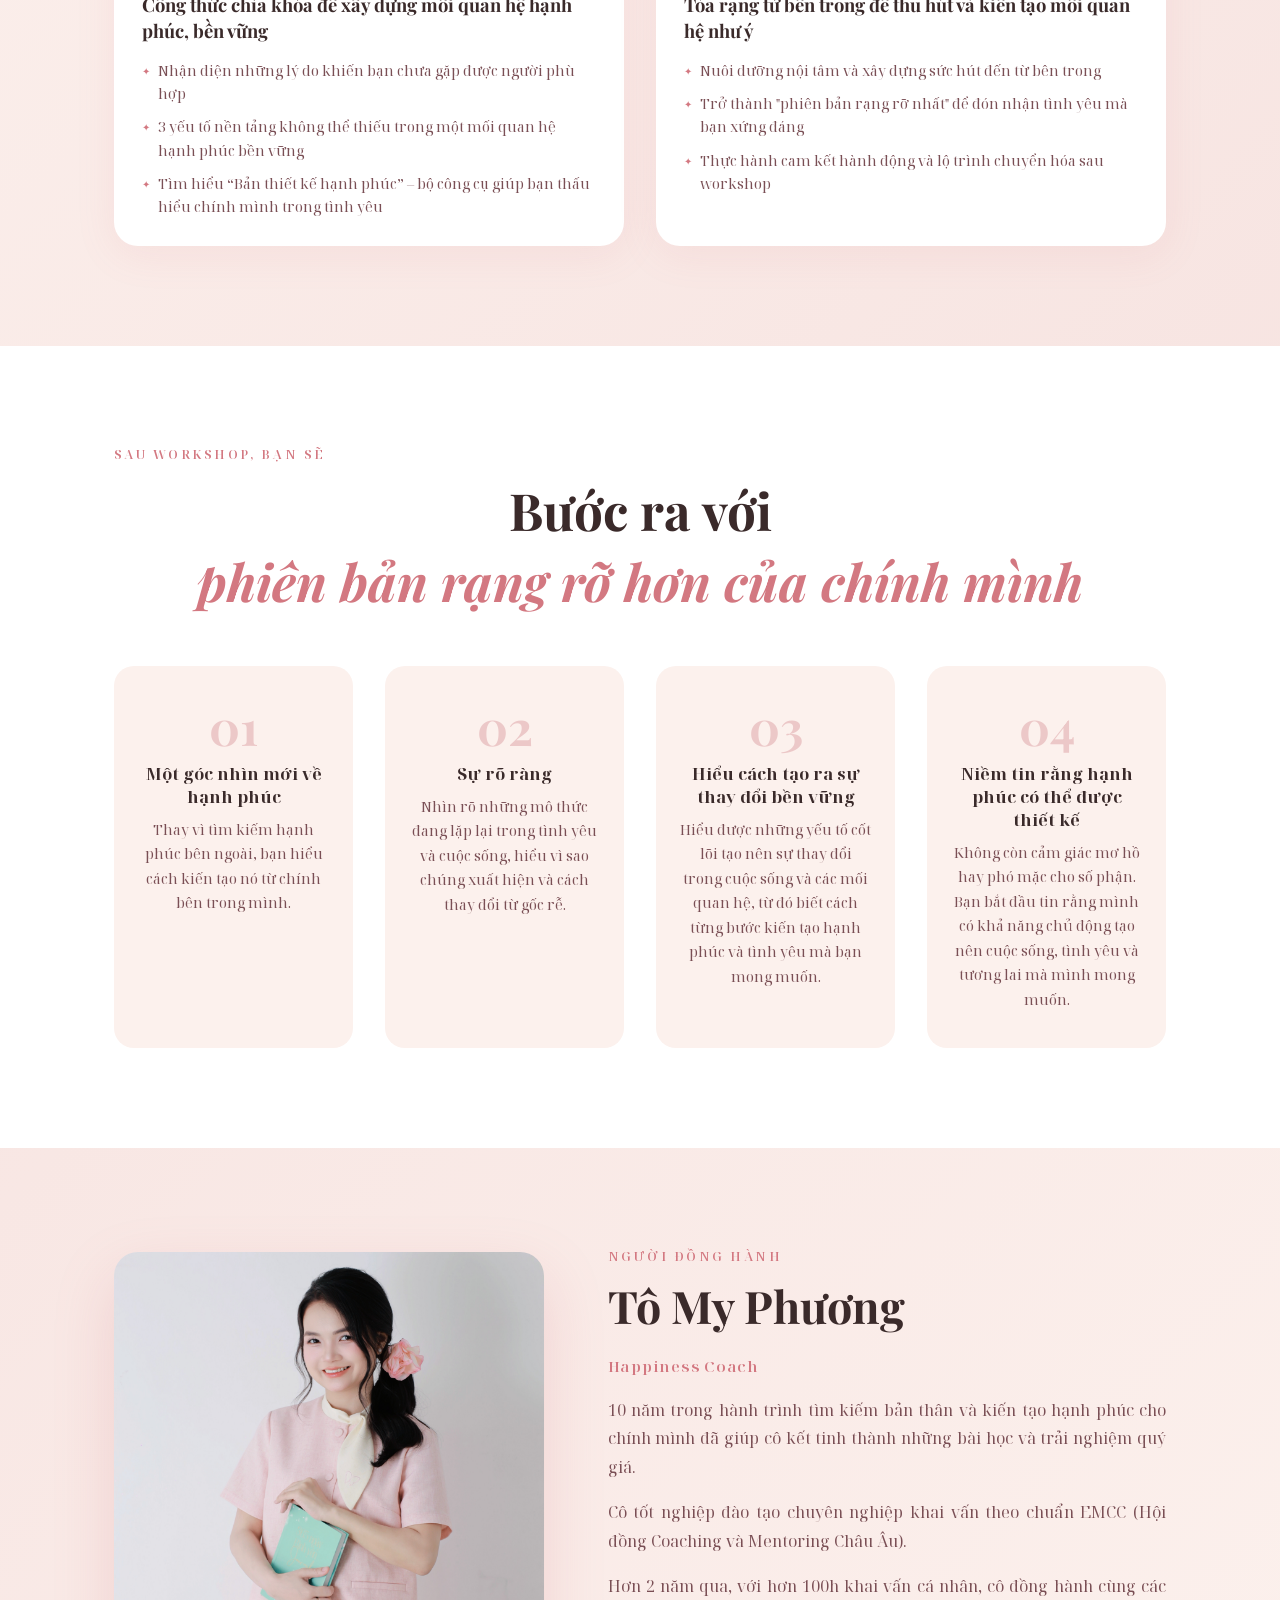
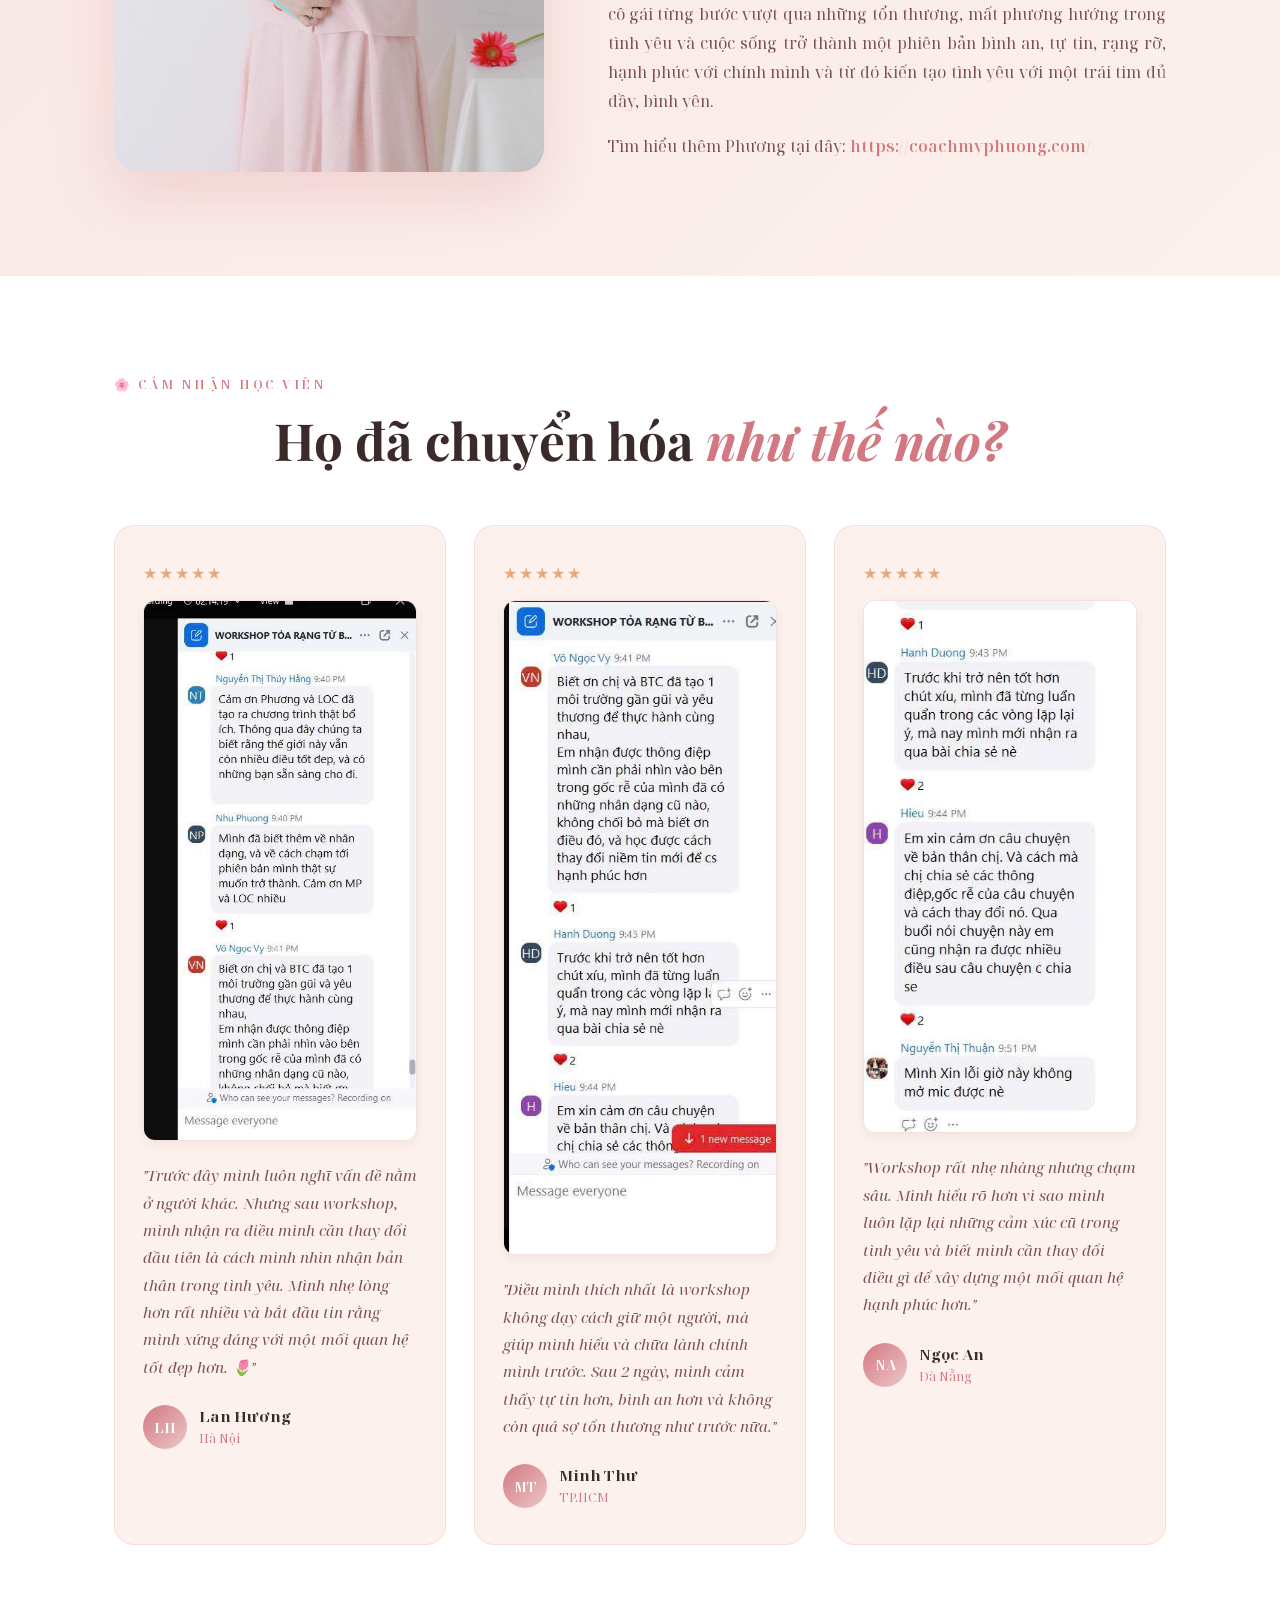
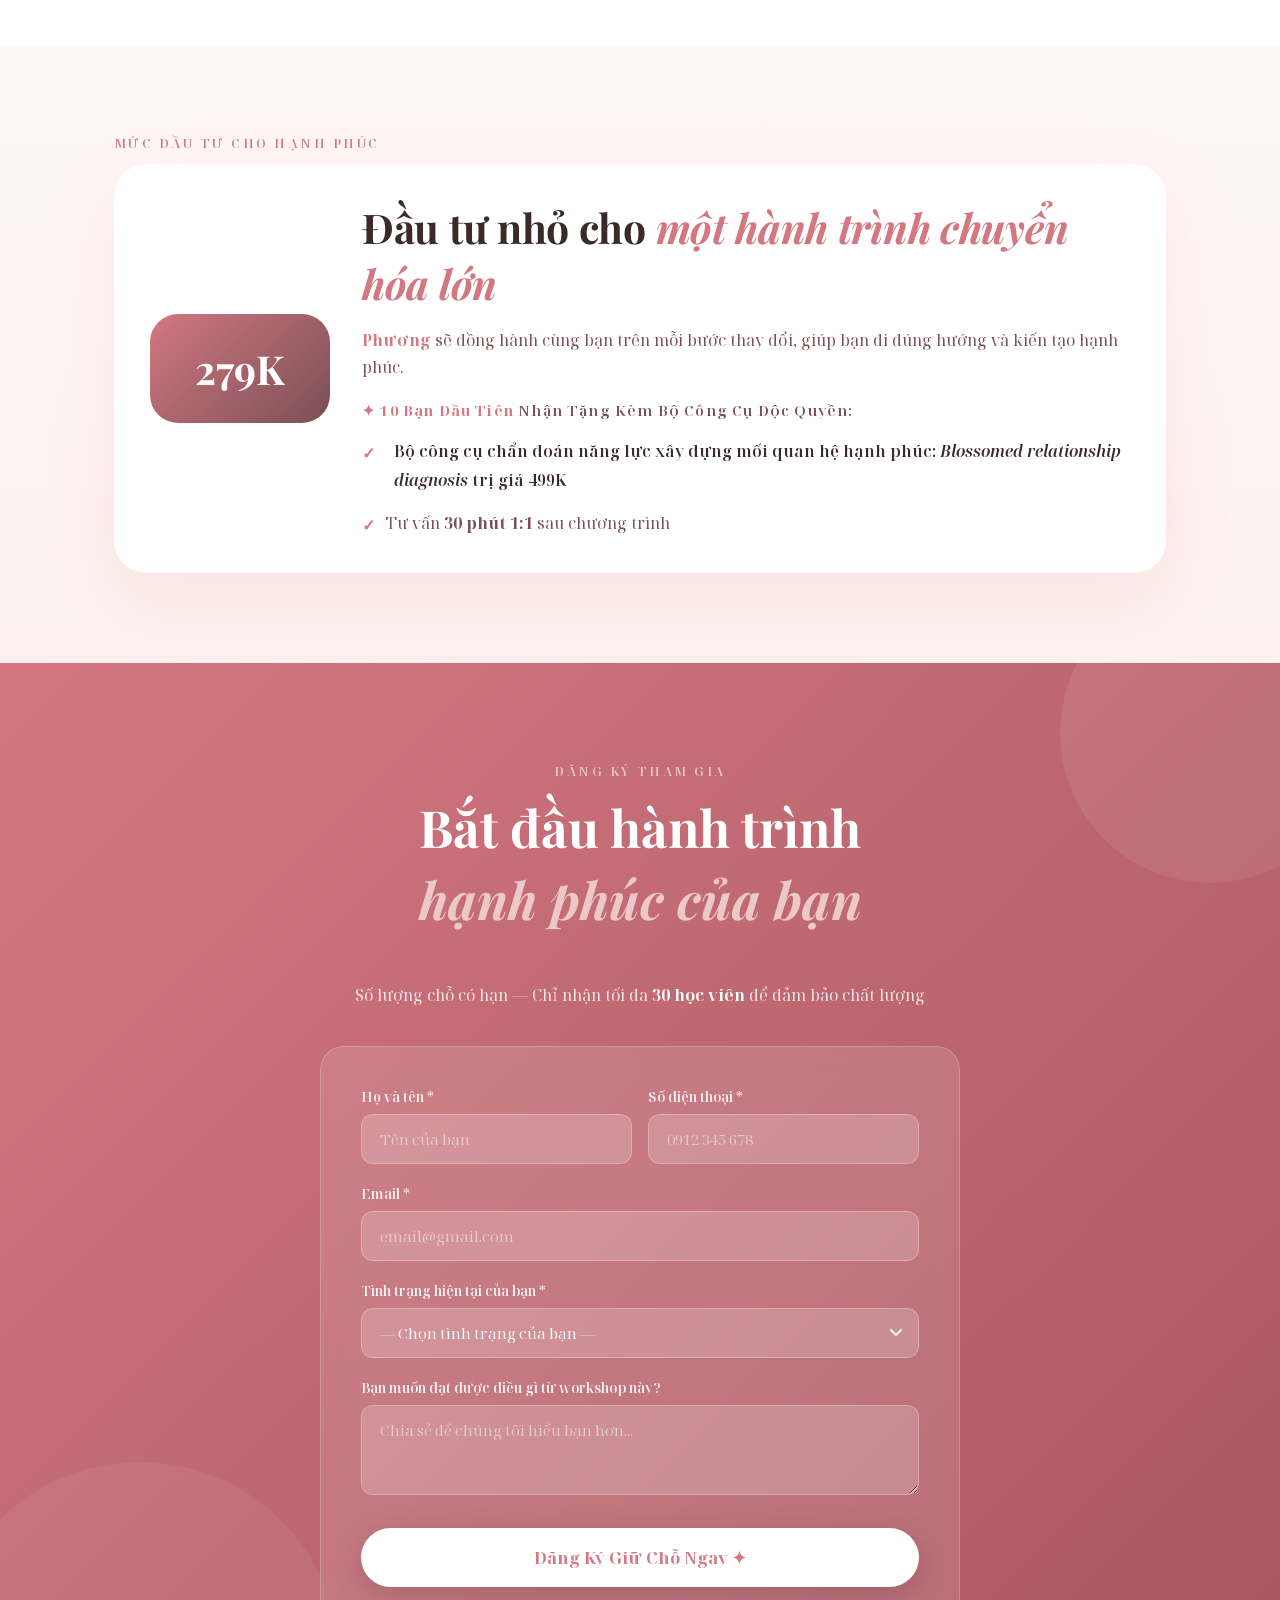
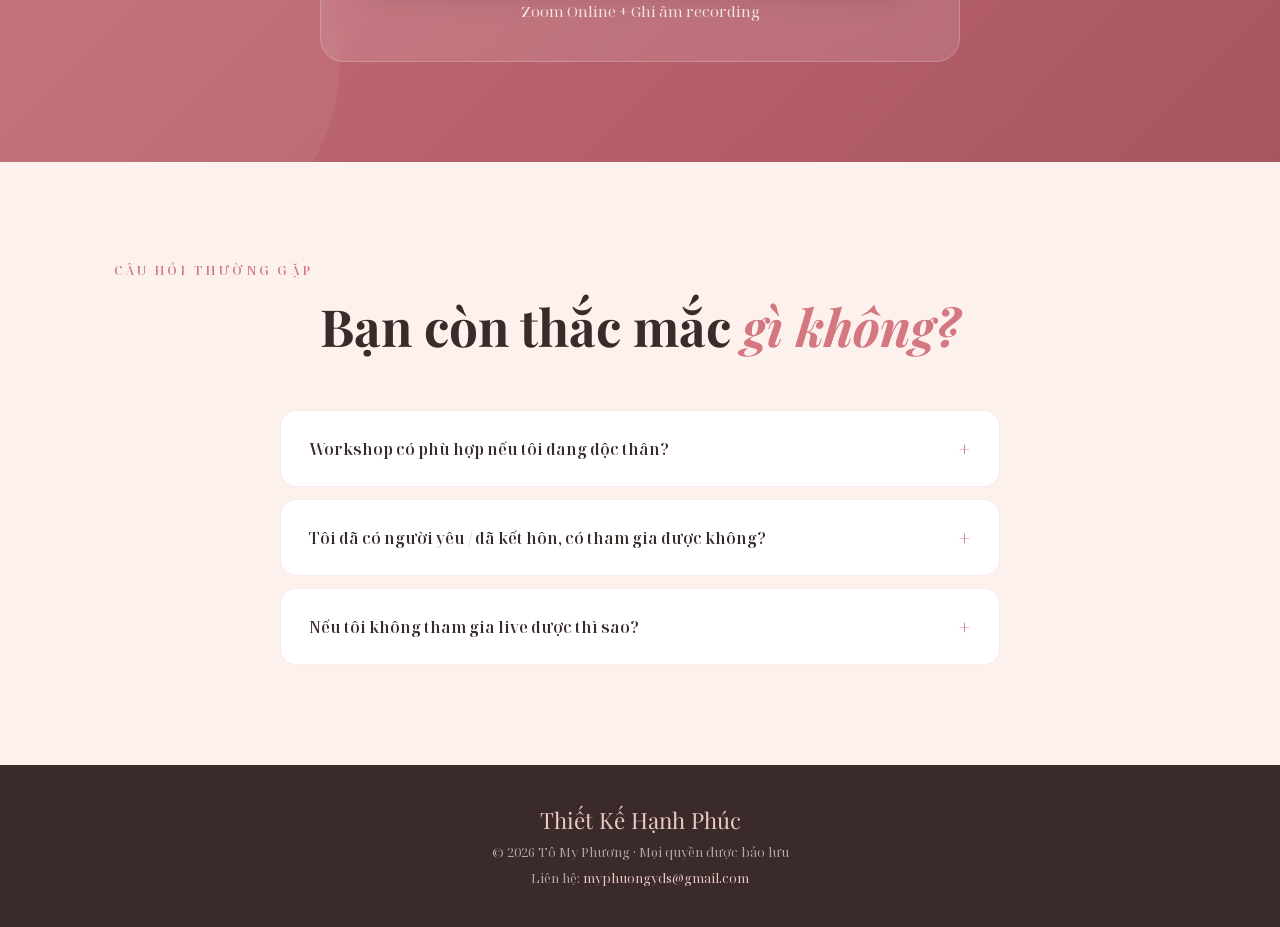
==== commit 1c38e323: "Update local changes" ====
--- a/index.html
+++ b/index.html
@@ -4,11 +4,11 @@
 <head>
   <meta charset="UTF-8">
   <meta name="viewport" content="width=device-width, initial-scale=1.0">
-  <title>Bản Đồ Hạnh Phúc – Workshop Kiến Tạo Tình Yêu Lý Tưởng</title>
+  <title>Thiết Kế Hạnh Phúc – Workshop Kiến Tạo Tình Yêu Lý Tưởng</title>
   <meta name="description"
     content="Workshop 2 ngày chuyên sâu giúp phụ nữ hiểu rõ rào cản hạnh phúc, kiến tạo tình yêu bền vững và thu hút người bạn đời lý tưởng.">
   <meta name="theme-color" content="#D37881">
-  <meta property="og:title" content="Bản Đồ Hạnh Phúc – Workshop Kiến Tạo Tình Yêu Lý Tưởng">
+  <meta property="og:title" content="Thiết Kế Hạnh Phúc – Workshop Kiến Tạo Tình Yêu Lý Tưởng">
   <meta property="og:description"
     content="Workshop 2 ngày chuyên sâu giúp phụ nữ hiểu rõ rào cản hạnh phúc, kiến tạo tình yêu bền vững và thu hút người bạn đời lý tưởng.">
   <meta property="og:image" content="modau.jpg">
@@ -25,7 +25,7 @@
   <!-- NAV -->
   <nav class="nav" id="navbar">
     <div class="nav-inner">
-      <span class="nav-logo">Bản Đồ Hạnh Phúc</span>
+      <span class="nav-logo">Thiết Kế Hạnh Phúc</span>
       <div class="nav-links">
         <a href="#ve-workshop">Về Workshop</a>
         <a href="#chuong-trinh">Chương Trình</a>
@@ -42,7 +42,7 @@
     <div class="hero-overlay"></div>
     <div class="hero-content">
       <p class="hero-label">Workshop 2 Ngày Chuyên Sâu</p>
-      <h1 class="hero-title">Bản Đồ<br><em>Hạnh Phúc</em></h1>
+      <h1 class="hero-title">Thiết Kế<br><em>Hạnh Phúc</em></h1>
       <p class="hero-sub">Hành trình chuyển hóa bản thân để xây dựng<br>mối quan hệ như ý</p>
       <a href="#dang-ky" class="btn-primary">Tôi Muốn Tham Gia →</a>
       <div class="hero-scroll">
@@ -82,7 +82,7 @@
   <section class="about-ws" id="ve-workshop">
     <div class="container about-flex">
       <div class="about-img-wrap">
-        <img src="ban do hanh phuc.png" alt="Workshop Bản Đồ Hạnh Phúc" class="about-img">
+        <img src="ban do hanh phuc.png" alt="Workshop Thiết Kế Hạnh Phúc" class="about-img">
         <div class="about-badge">2 Ngày<br><strong>Chuyên Sâu</strong></div>
       </div>
       <div class="about-text">
@@ -94,7 +94,7 @@
             rễ.</strong></p>
         <p class="about-list-intro">✨ Trong hành trình này, bạn sẽ:</p>
         <ul class="about-list">
-          <li>✦ <strong>Có được “Bản đồ Hạnh phúc”</strong> để hiểu mình cần thay đổi và phát triển điều gì để kiến tạo
+          <li>✦ <strong>Có được “Bản thiết kế hạnh phúc”</strong> để hiểu mình cần thay đổi và phát triển điều gì để kiến tạo
             một mối quan hệ như ý</li>
           <li>✦ <strong>Nâng cấp nội tâm và trở thành phiên bản rạng rỡ nhất</strong> của chính mình để thu hút, đón
             nhận và giữ gìn một tình yêu lành mạnh, đủ đầy và xứng đáng hơn.</li>
@@ -115,19 +115,19 @@
       </div>
       <div class="program-grid">
         <div class="program-card" data-aos>
-          <div class="program-day">Ngày 1, 19h30-21h30, 13/6/2026</div>
+          <div class="program-day">Ngày 1, 19h30-21h30, 20/6/2026</div>
           <img src="hinh 11.png" alt="Ngày 1" class="program-img">
           <div class="program-body">
             <h3>Công thức chìa khóa để xây dựng mối quan hệ hạnh phúc, bền vững</h3>
             <ul>
               <li>Nhận diện những lý do khiến bạn chưa gặp được người phù hợp</li>
               <li>3 yếu tố nền tảng không thể thiếu trong một mối quan hệ hạnh phúc bền vững</li>
-              <li>Tìm hiểu “Bản đồ hạnh phúc” – bộ công cụ giúp bạn thấu hiểu chính mình trong tình yêu</li>
+              <li>Tìm hiểu “Bản thiết kế hạnh phúc” – bộ công cụ giúp bạn thấu hiểu chính mình trong tình yêu</li>
             </ul>
           </div>
         </div>
         <div class="program-card" data-aos>
-          <div class="program-day day2">Ngày 2, 19h30-21h30, 15/06/2026</div>
+          <div class="program-day day2">Ngày 2, 19h30-21h30, 22/06/2026</div>
           <img src="1111hinh.png" alt="Ngày 2" class="program-img">
           <div class="program-body">
             <h3>Tỏa rạng từ bên trong để thu hút và kiến tạo mối quan hệ như ý</h3>
@@ -150,23 +150,23 @@
       <div class="results-grid">
         <div class="result-item" data-aos>
           <div class="result-num">01</div>
-          <h4>Thấu hiểu bản thân</h4>
-          <p>Biết rõ điều gì đang cản trở hạnh phúc và cách tháo gỡ chúng từ gốc rễ</p>
+          <h4>Một góc nhìn mới về hạnh phúc</h4>
+          <p>Thay vì tìm kiếm hạnh phúc bên ngoài, bạn hiểu cách kiến tạo nó từ chính bên trong mình.</p>
         </div>
         <div class="result-item" data-aos>
           <div class="result-num">02</div>
-          <h4>Tỏa sáng tự tin</h4>
-          <p>Trở thành hiện thân rạng rỡ nhất của mình, chỉ cần là chính bạn</p>
+          <h4>Sự rõ ràng</h4>
+          <p>Nhìn rõ những mô thức đang lặp lại trong tình yêu và cuộc sống, hiểu vì sao chúng xuất hiện và cách thay đổi từ gốc rễ.</p>
         </div>
         <div class="result-item" data-aos>
           <div class="result-num">03</div>
-          <h4>Thu hút đúng người</h4>
-          <p>Xây dựng sức hút nội tâm để người phù hợp tự nhiên tiến đến với bạn</p>
+          <h4>Hiểu cách tạo ra sự thay đổi bền vững</h4>
+          <p>Hiểu được những yếu tố cốt lõi tạo nên sự thay đổi trong cuộc sống và các mối quan hệ, từ đó biết cách từng bước kiến tạo hạnh phúc và tình yêu mà bạn mong muốn.</p>
         </div>
         <div class="result-item" data-aos>
           <div class="result-num">04</div>
-          <h4>Sẵn sàng yêu thương</h4>
-          <p>Nâng cao năng lực để đón nhận, giữ gìn và vun đắp một tình yêu trọn vẹn</p>
+          <h4>Niềm tin rằng hạnh phúc có thể được thiết kế</h4>
+          <p>Không còn cảm giác mơ hồ hay phó mặc cho số phận. Bạn bắt đầu tin rằng mình có khả năng chủ động tạo nên cuộc sống, tình yêu và tương lai mà mình mong muốn.</p>
         </div>
       </div>
     </div>
@@ -246,48 +246,20 @@
   <!-- INVESTMENT -->
   <section class="investment" id="dau-tu">
     <div class="container">
-      <p class="section-tag">Chọn Gói Tham Gia</p>
-      <h2 class="section-title">Đầu tư vào <em>hành trình của bạn</em></h2>
-      <div class="pricing-grid">
-
-        <div class="pricing-card">
-          <div class="pricing-price">50<span>K</span></div>
-          <div class="pricing-name">Tham Dự</div>
-          <ul class="pricing-list">
-            <li>Tham dự workshop 2 ngày</li>
-            <li>Zoom Online live</li>
-            <li>Recording để xem lại</li>
+      <p class="section-tag">Mức Đầu Tư Cho Hạnh Phúc</p>
+      <div class="investment-card">
+        <div class="investment-badge">279K</div>
+        <div class="investment-content">
+          <h2>Đầu tư nhỏ cho <em>một hành trình chuyển hóa lớn</em></h2>
+          <p class="investment-note"><strong>Phương</strong> sẽ đồng hành cùng bạn trên mỗi bước thay đổi, giúp bạn đi
+            đúng hướng và kiến tạo hạnh phúc.</p>
+          <p class="gift-heading"><strong>✦ 10 bạn đầu tiên</strong> nhận tặng kèm Bộ công cụ độc quyền:</p>
+          <ul>
+            <li class="gift-item">Bộ công cụ chẩn đoán năng lực xây dựng mối quan hệ hạnh phúc: <em>Blossomed
+                relationship diagnosis</em> trị giá 499K</li>
+            <li>Tư vấn <strong>30 phút 1:1</strong> sau chương trình</li>
           </ul>
-          <a href="#dang-ky" class="btn-pricing" data-pkg="basic" onclick="preselectPackage('basic')">Chọn Gói Này</a>
-        </div>
-
-        <div class="pricing-card">
-          <div class="pricing-price">150<span>K</span></div>
-          <div class="pricing-name">Tham Dự + Tài Liệu</div>
-          <ul class="pricing-list">
-            <li>Tham dự workshop 2 ngày</li>
-            <li>Zoom Online live</li>
-            <li>Recording để xem lại</li>
-            <li>✦ Tài liệu workshop gửi về</li>
-          </ul>
-          <a href="#dang-ky" class="btn-pricing" data-pkg="standard" onclick="preselectPackage('standard')">Chọn Gói Này</a>
-        </div>
-
-        <div class="pricing-card pricing-card--featured">
-          <div class="pricing-popular">Phổ Biến Nhất ✦</div>
-          <div class="pricing-price">279<span>K</span></div>
-          <div class="pricing-name">Trọn Gói</div>
-          <ul class="pricing-list">
-            <li>Tham dự workshop 2 ngày</li>
-            <li>Zoom Online live</li>
-            <li>Recording để xem lại</li>
-            <li>✦ Tài liệu workshop gửi về</li>
-            <li>✦ Bộ công cụ độc quyền</li>
-            <li>✦ Phiên Coach 1:1 với Phương<br><small>(30–45 phút)</small></li>
-          </ul>
-          <a href="#dang-ky" class="btn-pricing btn-pricing--featured" data-pkg="premium" onclick="preselectPackage('premium')">Chọn Gói Này</a>
-        </div>
-
+        </div>
       </div>
     </div>
   </section>
@@ -328,15 +300,6 @@
           <label for="why">Bạn muốn đạt được điều gì từ workshop này?</label>
           <textarea id="why" name="Why" rows="3" placeholder="Chia sẻ để chúng tôi hiểu bạn hơn..."></textarea>
         </div>
-        <div class="form-group">
-          <label for="package">Gói tham gia *</label>
-          <select id="package" name="Package" class="form-select" required>
-            <option value="" disabled selected>— Chọn gói tham gia —</option>
-            <option value="basic">50K — Tham dự</option>
-            <option value="standard">150K — Tham dự + Tài liệu</option>
-            <option value="premium">279K — Trọn gói + Coach 1:1 ⭐ Phổ biến nhất</option>
-          </select>
-        </div>
         <button type="submit" class="btn-submit" id="submitBtn">Đăng Ký Giữ Chỗ Ngay ✦</button>
         <p class="register-note">Zoom Online + Ghi âm recording</p>
       </form>
@@ -389,7 +352,7 @@
   <!-- FOOTER -->
   <footer class="footer">
     <div class="container">
-      <p class="footer-logo">Bản Đồ Hạnh Phúc</p>
+      <p class="footer-logo">Thiết Kế Hạnh Phúc</p>
       <p class="footer-sub">© 2026 Tô My Phương · Mọi quyền được bảo lưu</p>
       <p class="footer-contact">Liên hệ: <a href="mailto:coachmyphuong.com">myphuongyds@gmail.com</a></p>
     </div>
--- a/style.css
+++ b/style.css
@@ -1085,19 +1085,16 @@
 /* Tablet: 768px */
 @media (max-width: 768px) {
 
-  /* NAV */
+  /* NAV — 1 hàng: logo trái, nút phải */
   .nav-inner {
-    flex-wrap: wrap;
-    gap: 12px;
-    justify-content: center;
+    flex-wrap: nowrap;
+    gap: 0;
+    justify-content: space-between;
+    align-items: center;
   }
   .nav-logo { font-size: 1rem; }
-  .nav-links {
-    gap: 16px;
-    flex-wrap: wrap;
-    justify-content: center;
-  }
-  .btn-nav { padding: 8px 16px; font-size: 0.8rem; }
+  .nav-links { display: none; }
+  .btn-nav { padding: 8px 16px; font-size: 0.8rem; white-space: nowrap; }
 
   /* HERO */
   .hero { min-height: 100svh; padding-top: 72px; }
@@ -1151,8 +1148,8 @@
 
   /* NAV */
   .nav-inner { padding: 0 16px; }
-  .nav-logo { font-size: 0.92rem; }
-  .btn-nav { padding: 8px 14px; font-size: 0.76rem; }
+  .nav-logo { font-size: 0.88rem; }
+  .btn-nav { padding: 7px 14px; font-size: 0.75rem; }
 
   /* HERO */
   .hero { padding-top: 64px; }
@@ -1491,6 +1488,12 @@
   justify-content: space-between;
   gap: 12px;
 }
+.qr-divider {
+  width: 100%;
+  height: 1px;
+  background: rgba(211,120,129,0.18);
+  border-radius: 1px;
+}
 .qr-label {
   font-size: 0.83rem;
   color: var(--mid);
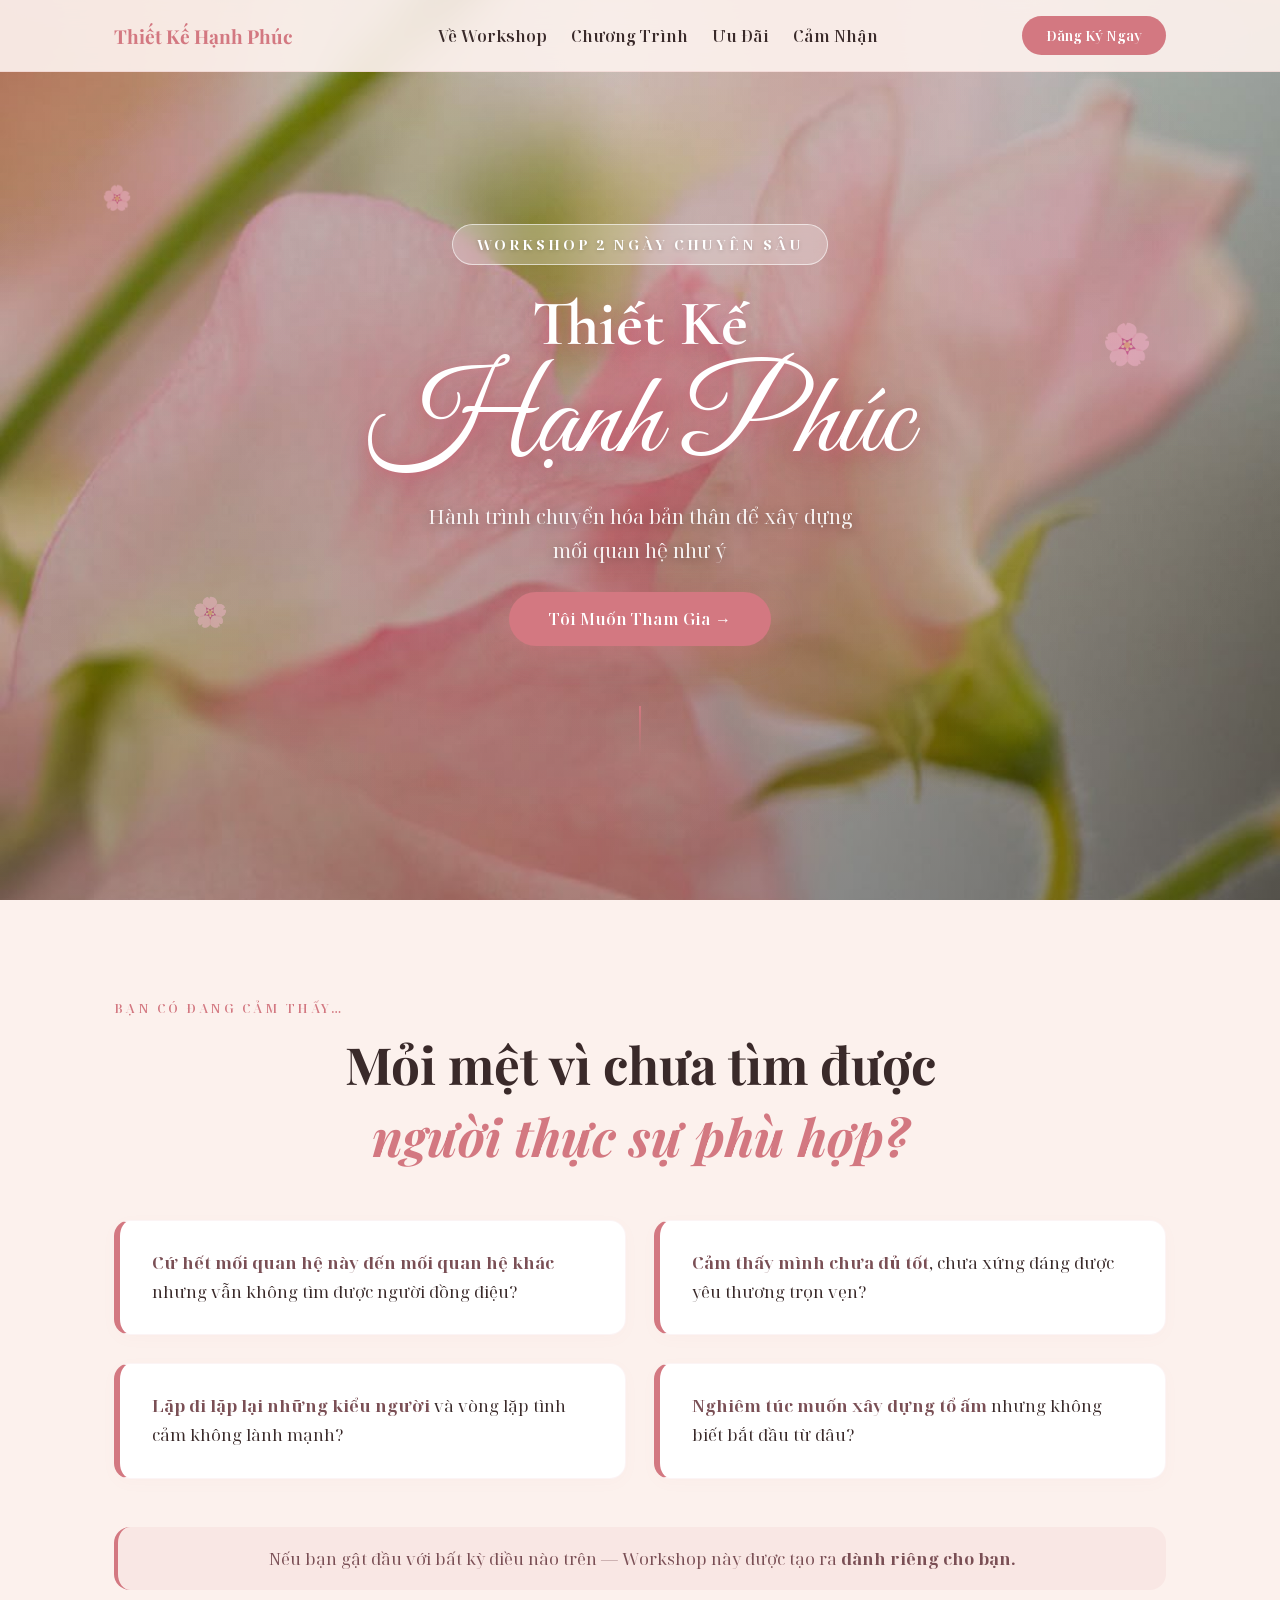
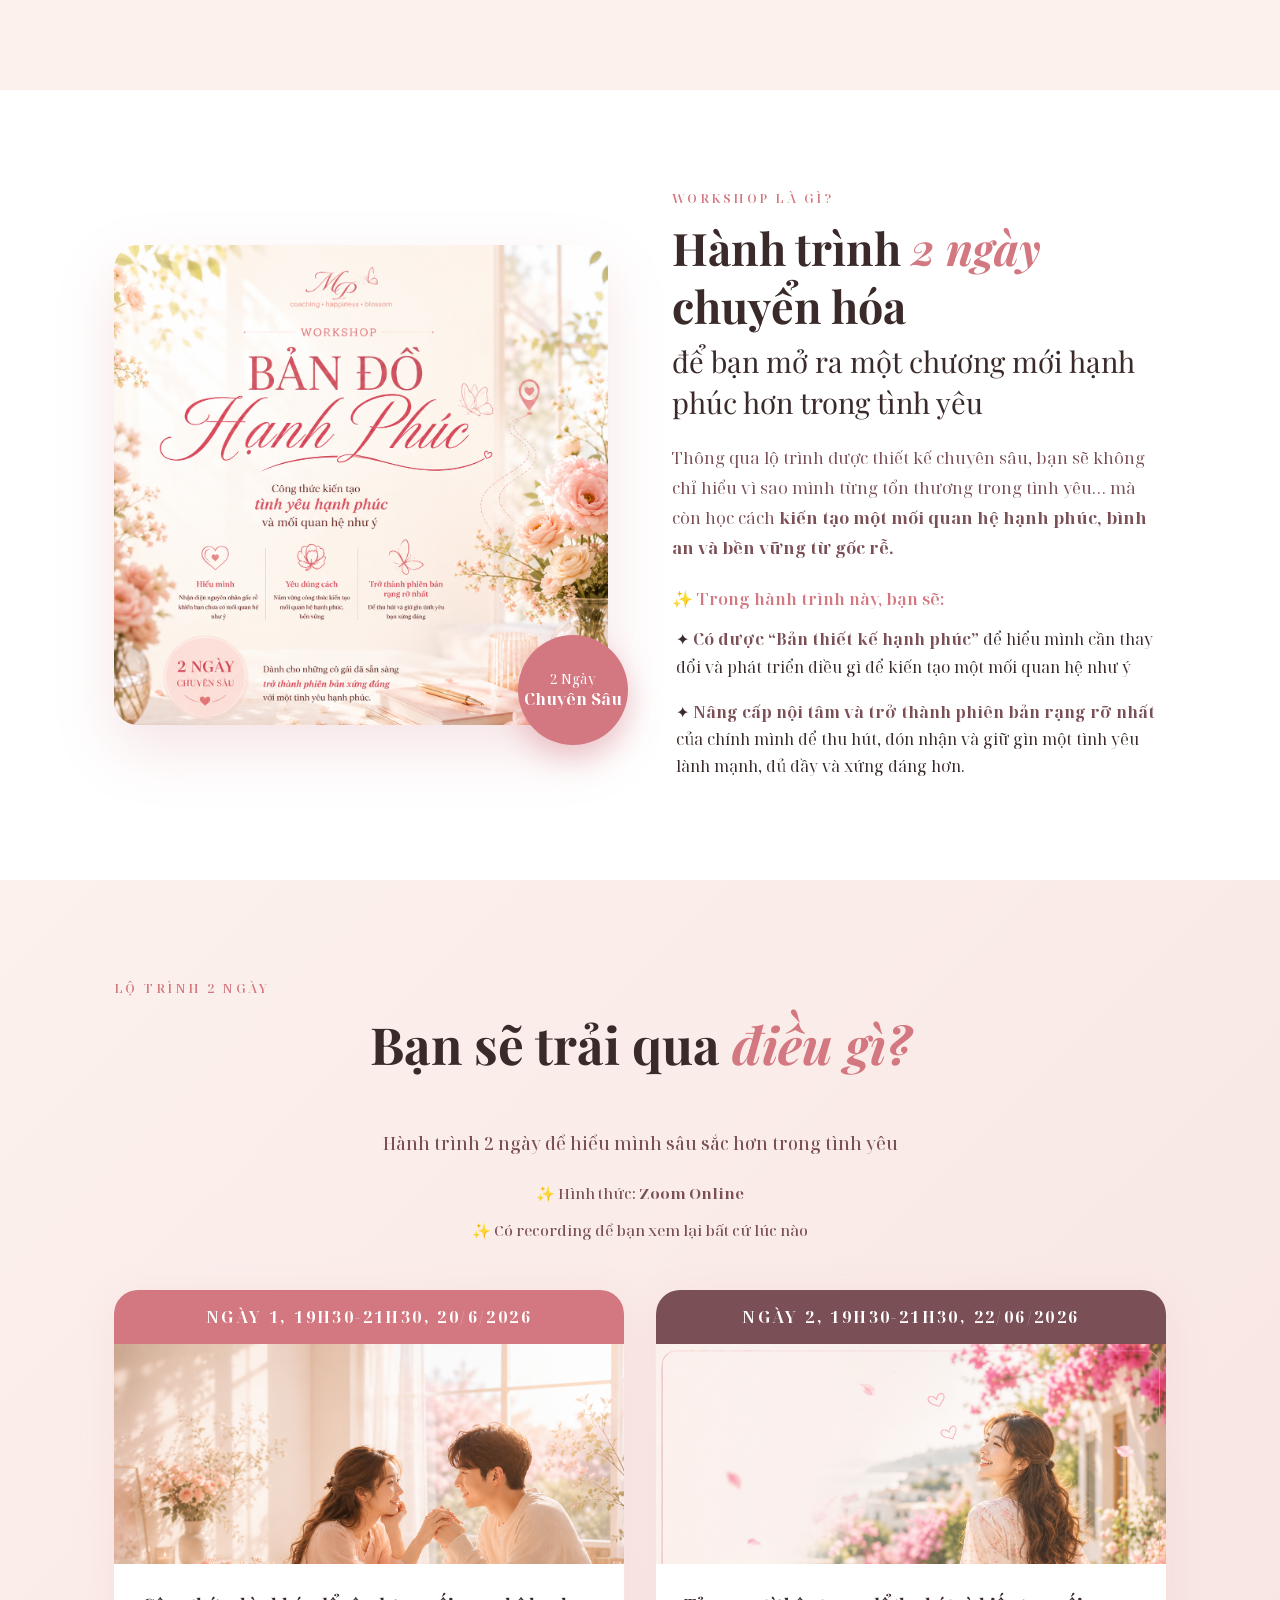
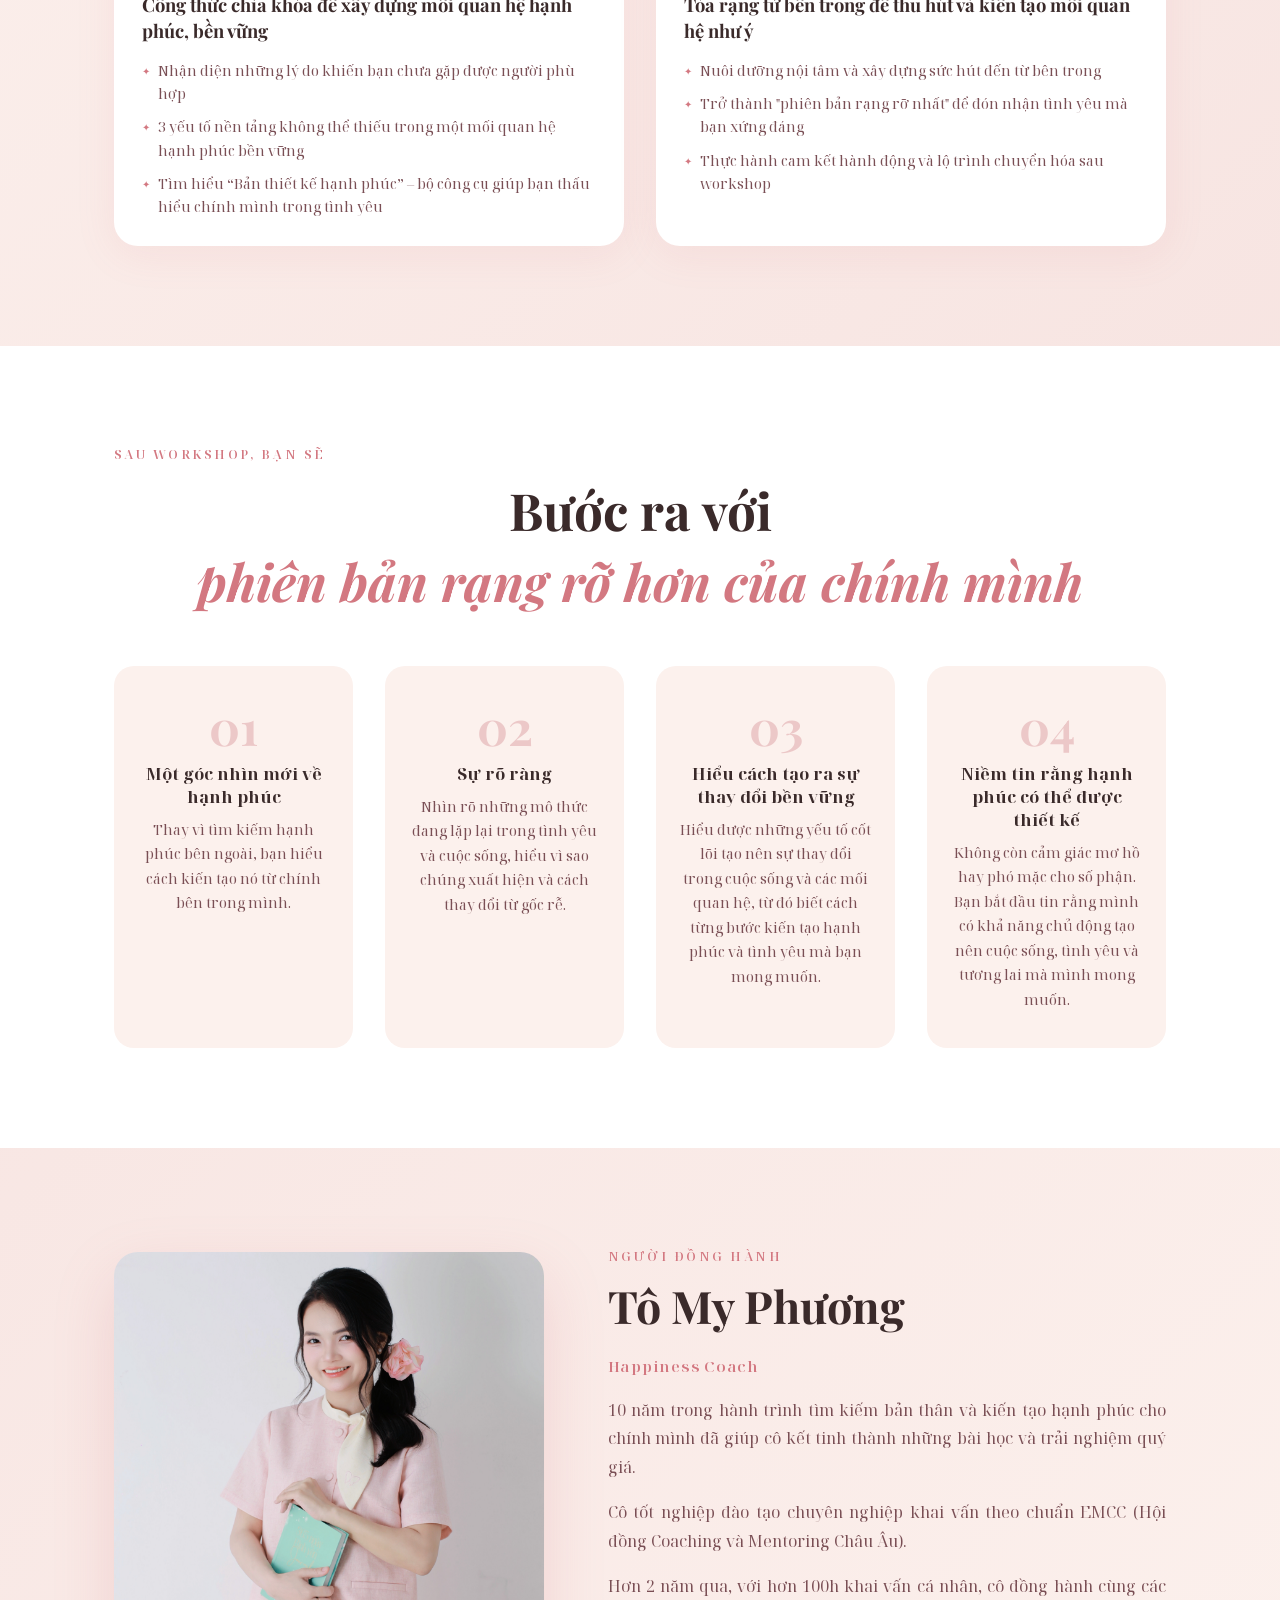
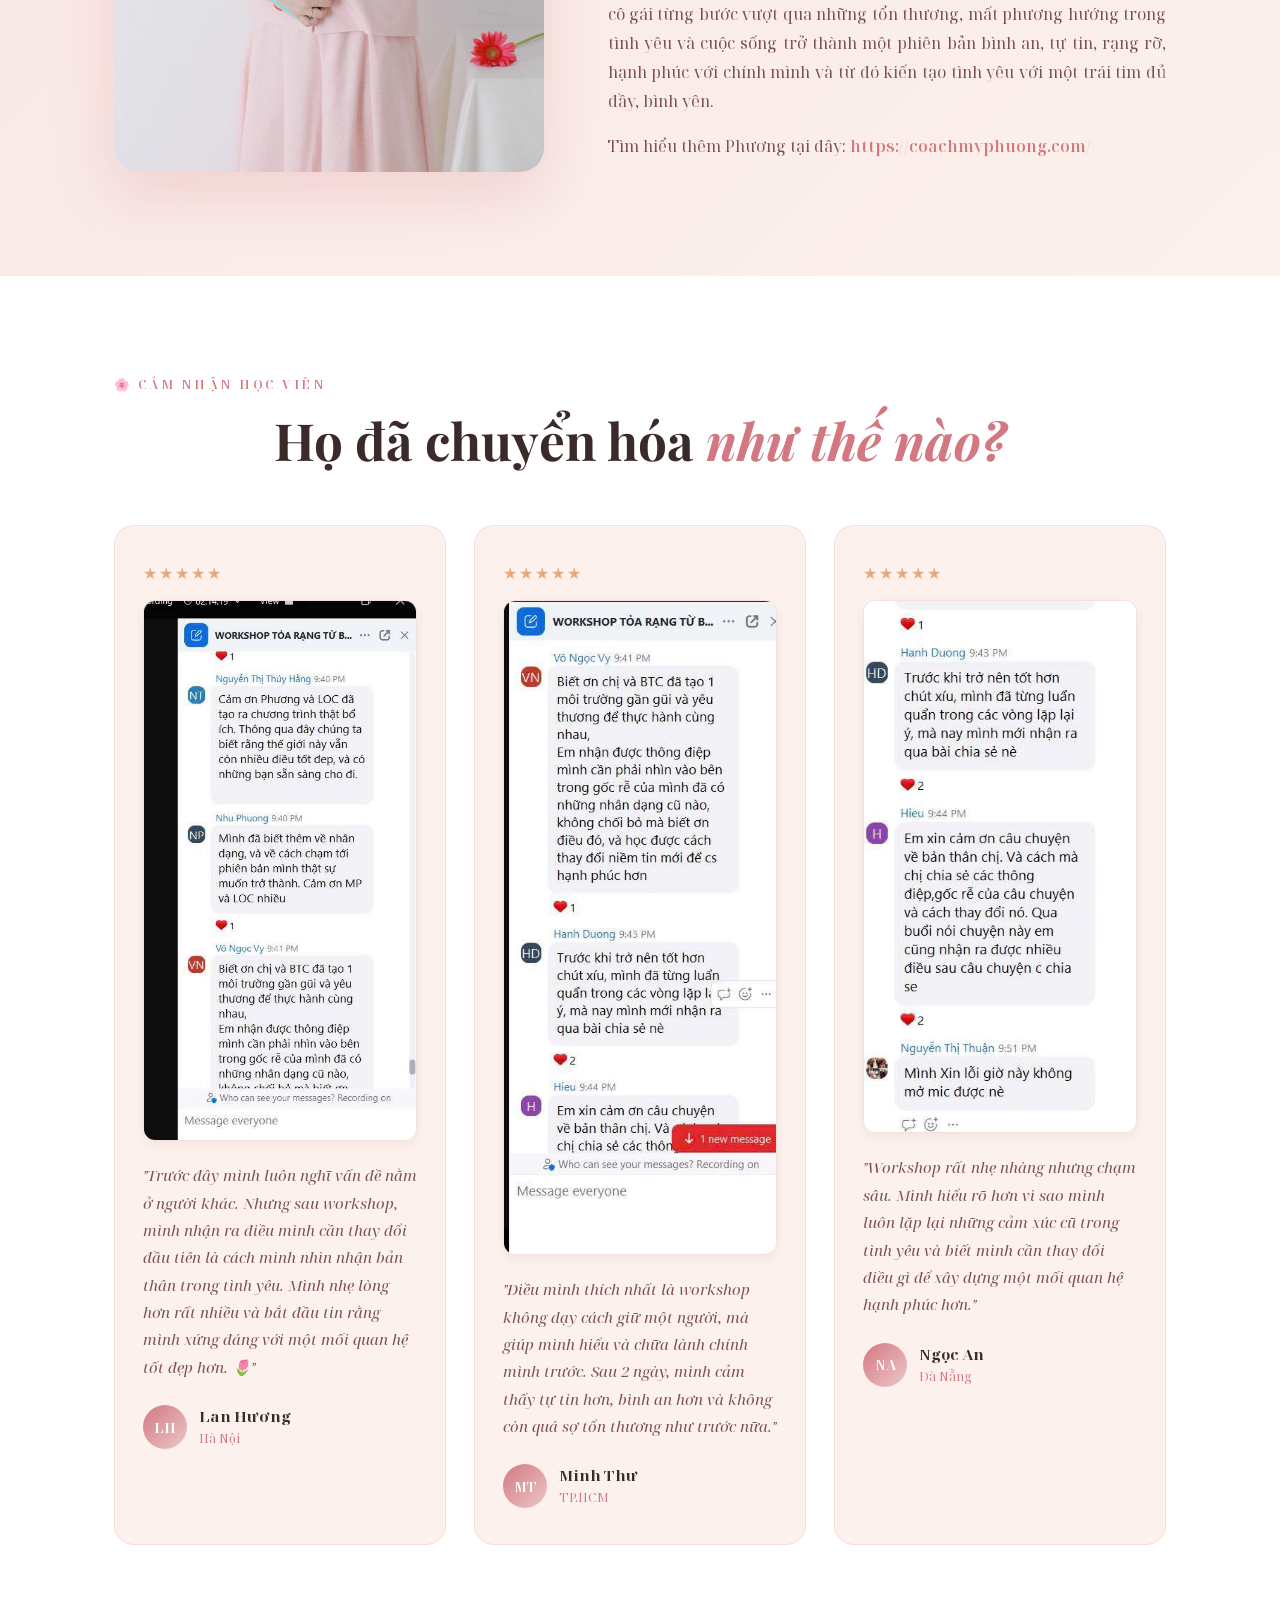
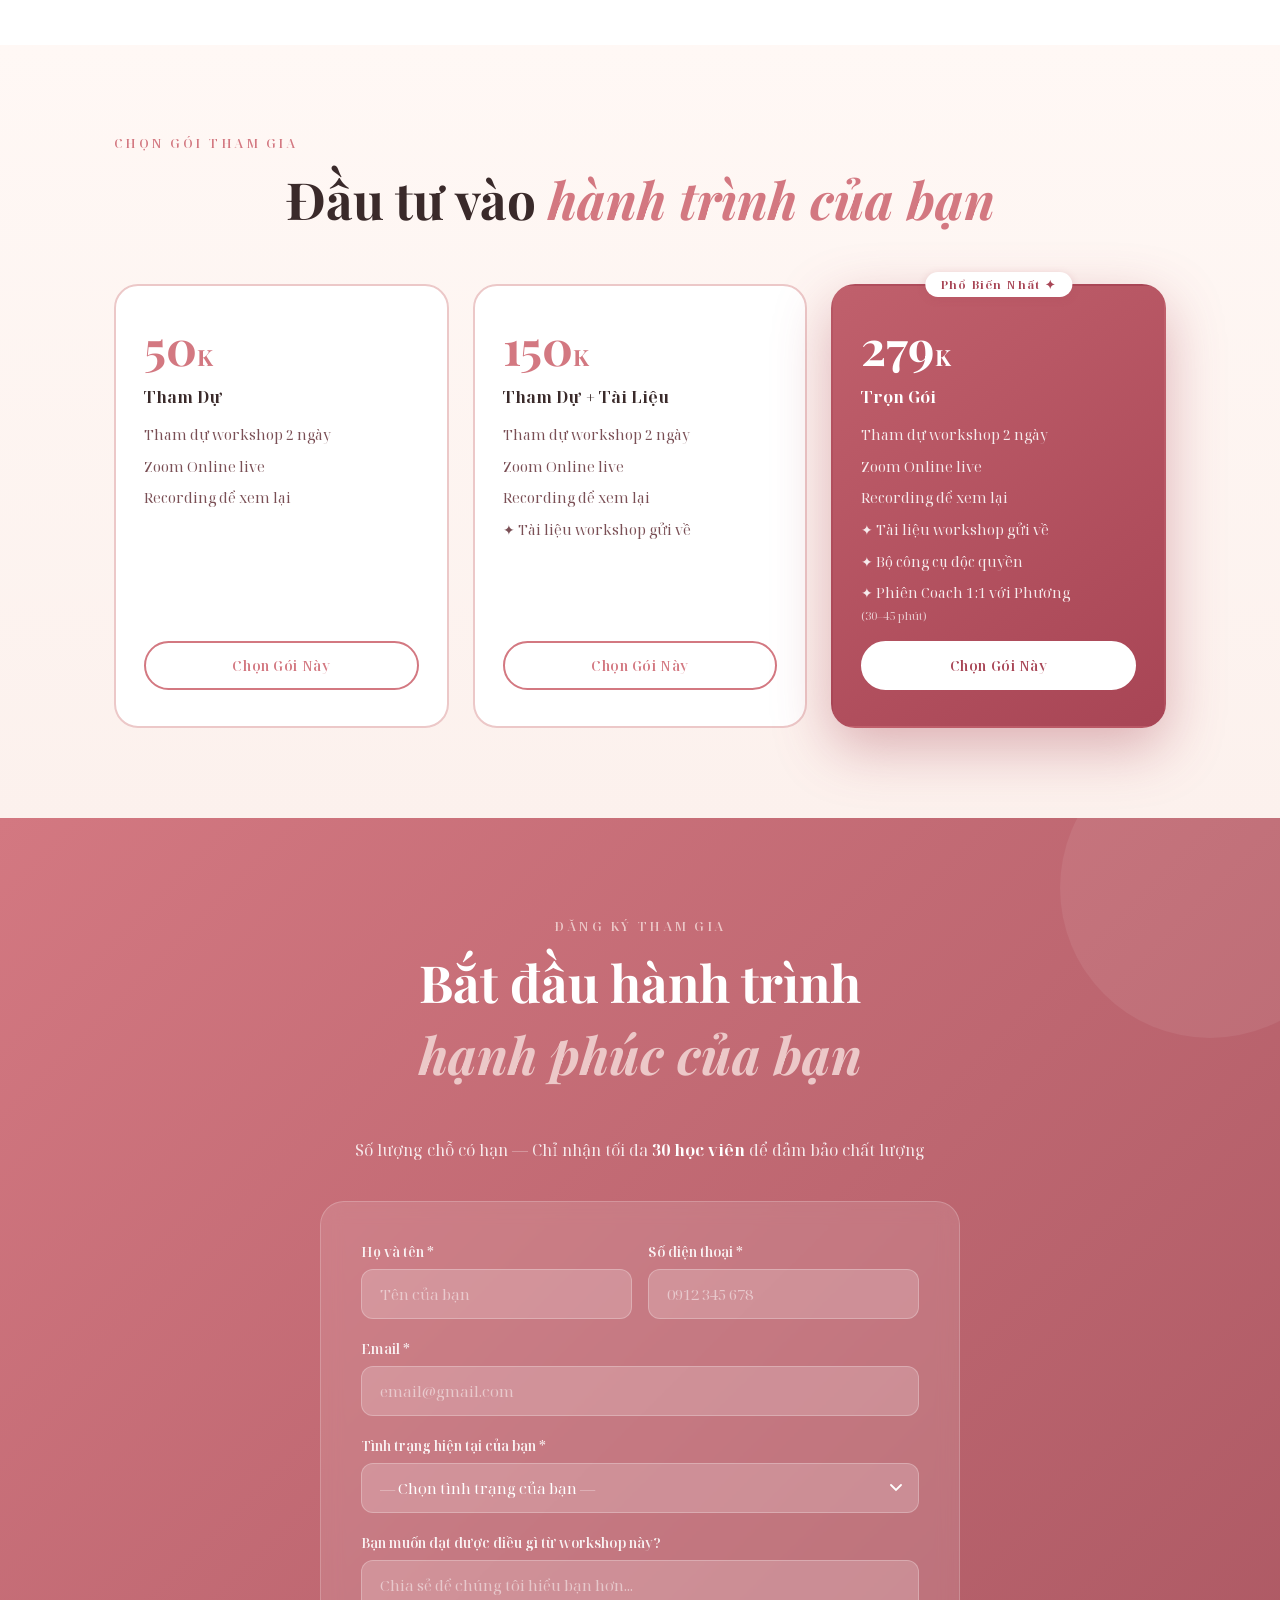
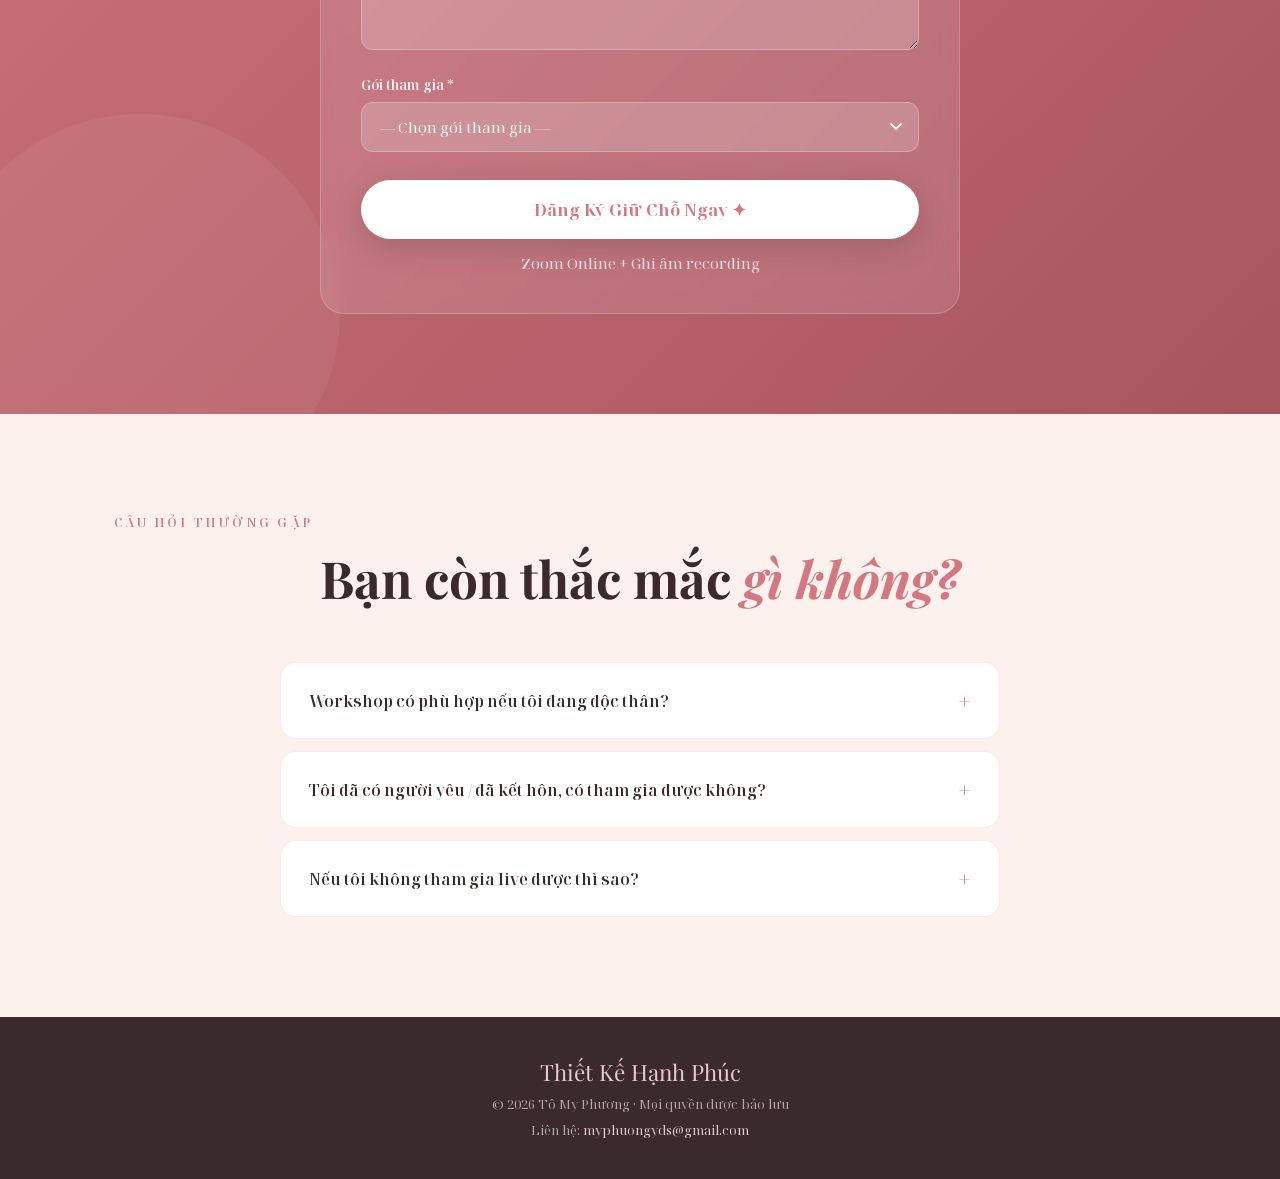
==== commit 989949ed: "Merge branch 'main' of https://github.com/myphuongyds-afk/coachmyphuong" ====
--- a/index.html
+++ b/index.html
@@ -246,20 +246,48 @@
   <!-- INVESTMENT -->
   <section class="investment" id="dau-tu">
     <div class="container">
-      <p class="section-tag">Mức Đầu Tư Cho Hạnh Phúc</p>
-      <div class="investment-card">
-        <div class="investment-badge">279K</div>
-        <div class="investment-content">
-          <h2>Đầu tư nhỏ cho <em>một hành trình chuyển hóa lớn</em></h2>
-          <p class="investment-note"><strong>Phương</strong> sẽ đồng hành cùng bạn trên mỗi bước thay đổi, giúp bạn đi
-            đúng hướng và kiến tạo hạnh phúc.</p>
-          <p class="gift-heading"><strong>✦ 10 bạn đầu tiên</strong> nhận tặng kèm Bộ công cụ độc quyền:</p>
-          <ul>
-            <li class="gift-item">Bộ công cụ chẩn đoán năng lực xây dựng mối quan hệ hạnh phúc: <em>Blossomed
-                relationship diagnosis</em> trị giá 499K</li>
-            <li>Tư vấn <strong>30 phút 1:1</strong> sau chương trình</li>
+      <p class="section-tag">Chọn Gói Tham Gia</p>
+      <h2 class="section-title">Đầu tư vào <em>hành trình của bạn</em></h2>
+      <div class="pricing-grid">
+
+        <div class="pricing-card">
+          <div class="pricing-price">50<span>K</span></div>
+          <div class="pricing-name">Tham Dự</div>
+          <ul class="pricing-list">
+            <li>Tham dự workshop 2 ngày</li>
+            <li>Zoom Online live</li>
+            <li>Recording để xem lại</li>
           </ul>
-        </div>
+          <a href="#dang-ky" class="btn-pricing" data-pkg="basic" onclick="preselectPackage('basic')">Chọn Gói Này</a>
+        </div>
+
+        <div class="pricing-card">
+          <div class="pricing-price">150<span>K</span></div>
+          <div class="pricing-name">Tham Dự + Tài Liệu</div>
+          <ul class="pricing-list">
+            <li>Tham dự workshop 2 ngày</li>
+            <li>Zoom Online live</li>
+            <li>Recording để xem lại</li>
+            <li>✦ Tài liệu workshop gửi về</li>
+          </ul>
+          <a href="#dang-ky" class="btn-pricing" data-pkg="standard" onclick="preselectPackage('standard')">Chọn Gói Này</a>
+        </div>
+
+        <div class="pricing-card pricing-card--featured">
+          <div class="pricing-popular">Phổ Biến Nhất ✦</div>
+          <div class="pricing-price">279<span>K</span></div>
+          <div class="pricing-name">Trọn Gói</div>
+          <ul class="pricing-list">
+            <li>Tham dự workshop 2 ngày</li>
+            <li>Zoom Online live</li>
+            <li>Recording để xem lại</li>
+            <li>✦ Tài liệu workshop gửi về</li>
+            <li>✦ Bộ công cụ độc quyền</li>
+            <li>✦ Phiên Coach 1:1 với Phương<br><small>(30–45 phút)</small></li>
+          </ul>
+          <a href="#dang-ky" class="btn-pricing btn-pricing--featured" data-pkg="premium" onclick="preselectPackage('premium')">Chọn Gói Này</a>
+        </div>
+
       </div>
     </div>
   </section>
@@ -300,6 +328,15 @@
           <label for="why">Bạn muốn đạt được điều gì từ workshop này?</label>
           <textarea id="why" name="Why" rows="3" placeholder="Chia sẻ để chúng tôi hiểu bạn hơn..."></textarea>
         </div>
+        <div class="form-group">
+          <label for="package">Gói tham gia *</label>
+          <select id="package" name="Package" class="form-select" required>
+            <option value="" disabled selected>— Chọn gói tham gia —</option>
+            <option value="basic">50K — Tham dự</option>
+            <option value="standard">150K — Tham dự + Tài liệu</option>
+            <option value="premium">279K — Trọn gói + Coach 1:1 ⭐ Phổ biến nhất</option>
+          </select>
+        </div>
         <button type="submit" class="btn-submit" id="submitBtn">Đăng Ký Giữ Chỗ Ngay ✦</button>
         <p class="register-note">Zoom Online + Ghi âm recording</p>
       </form>
@@ -378,11 +415,28 @@
           <span class="qr-label">Số tiền</span>
           <strong id="qrAmount" class="qr-value qr-value--price">279.000 ₫</strong>
         </div>
+        <div class="qr-divider"></div>
+        <div class="qr-info-row">
+          <span class="qr-label">Ngân hàng</span>
+          <span class="qr-value">VietinBank</span>
+        </div>
+        <div class="qr-info-row">
+          <span class="qr-label">Số tài khoản</span>
+          <div class="qr-copy-group">
+            <code id="qrAccNo" class="qr-code-text">109006855197</code>
+            <button class="btn-copy" id="btnCopyAcc" onclick="copyAccNo()" title="Sao chép số tài khoản">📋</button>
+          </div>
+        </div>
+        <div class="qr-info-row">
+          <span class="qr-label">Chủ tài khoản</span>
+          <span class="qr-value">TO THI MY PHUONG</span>
+        </div>
+        <div class="qr-divider"></div>
         <div class="qr-info-row">
           <span class="qr-label">Nội dung CK</span>
           <div class="qr-copy-group">
             <code id="qrOrderId" class="qr-code-text">—</code>
-            <button class="btn-copy" onclick="copyOrderId()" title="Sao chép mã đơn">📋</button>
+            <button class="btn-copy" onclick="copyOrderId()" title="Sao chép nội dung chuyển khoản">📋</button>
           </div>
         </div>
       </div>
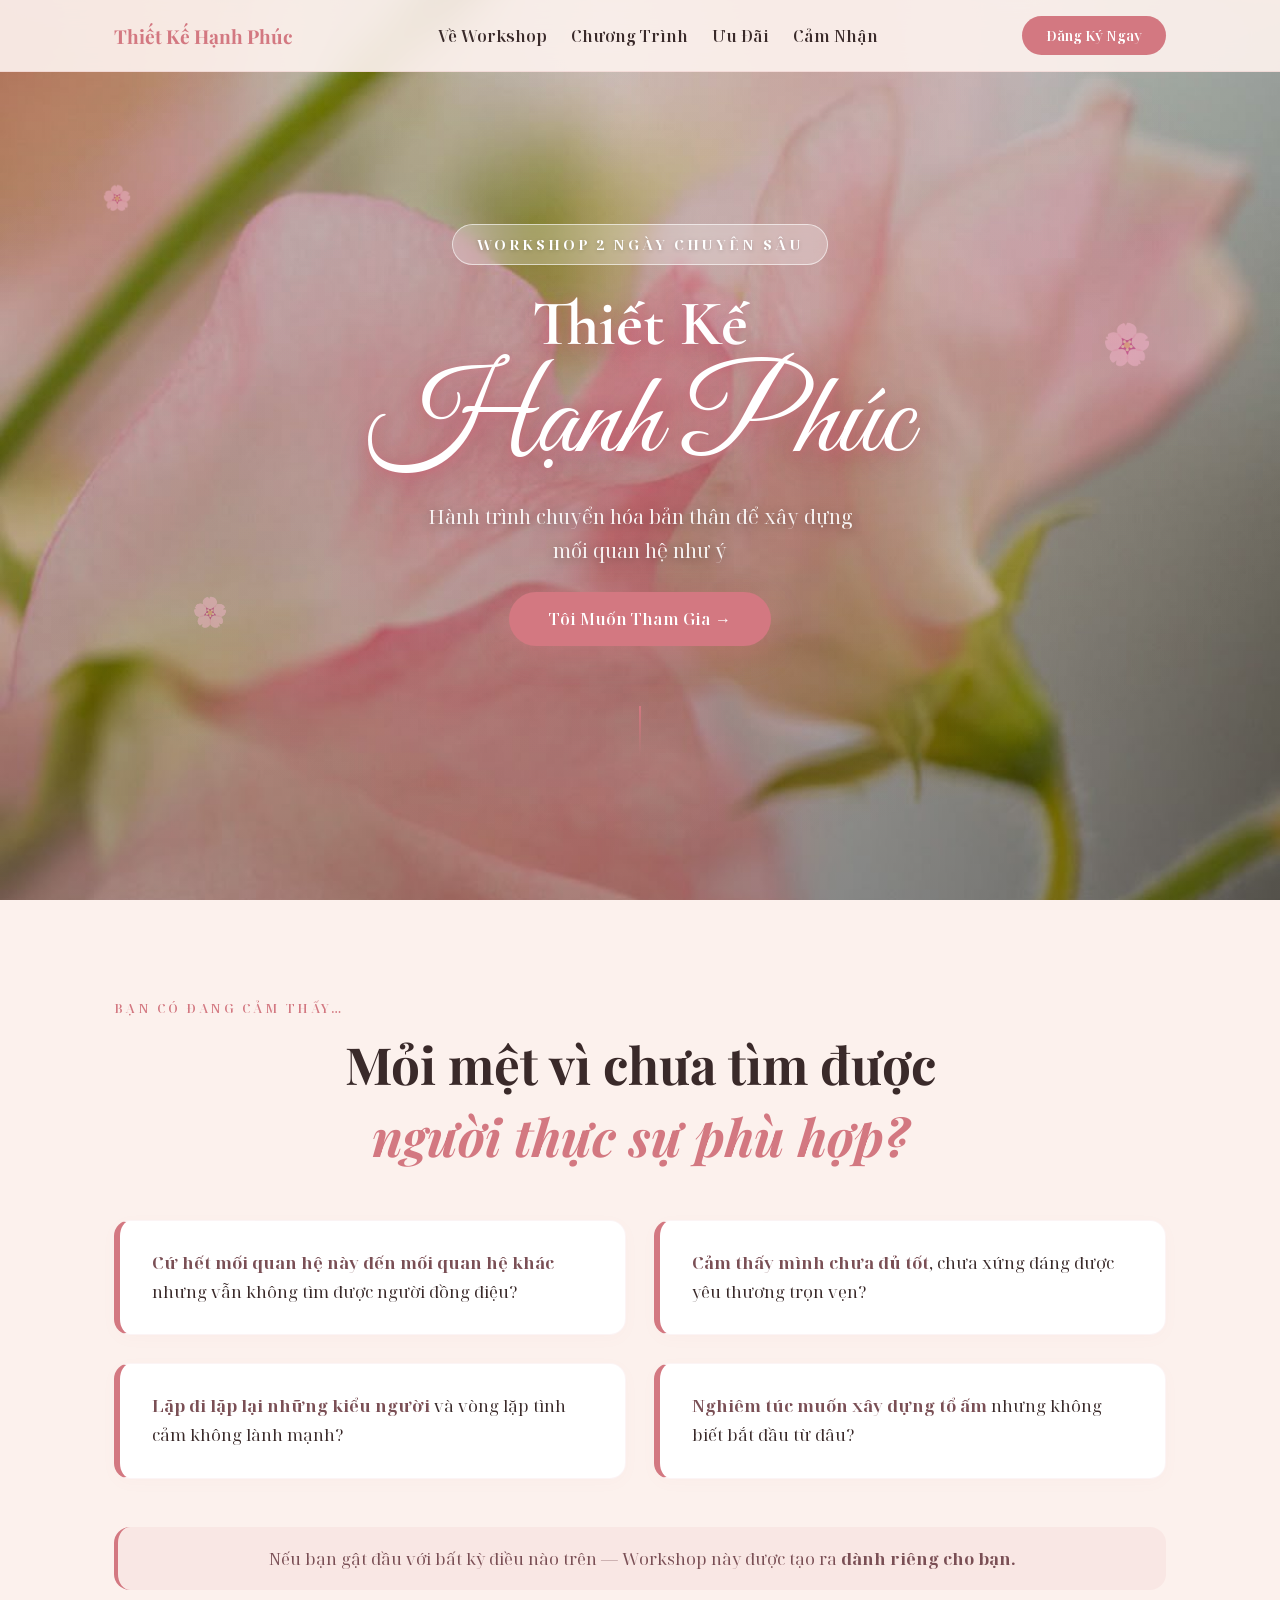
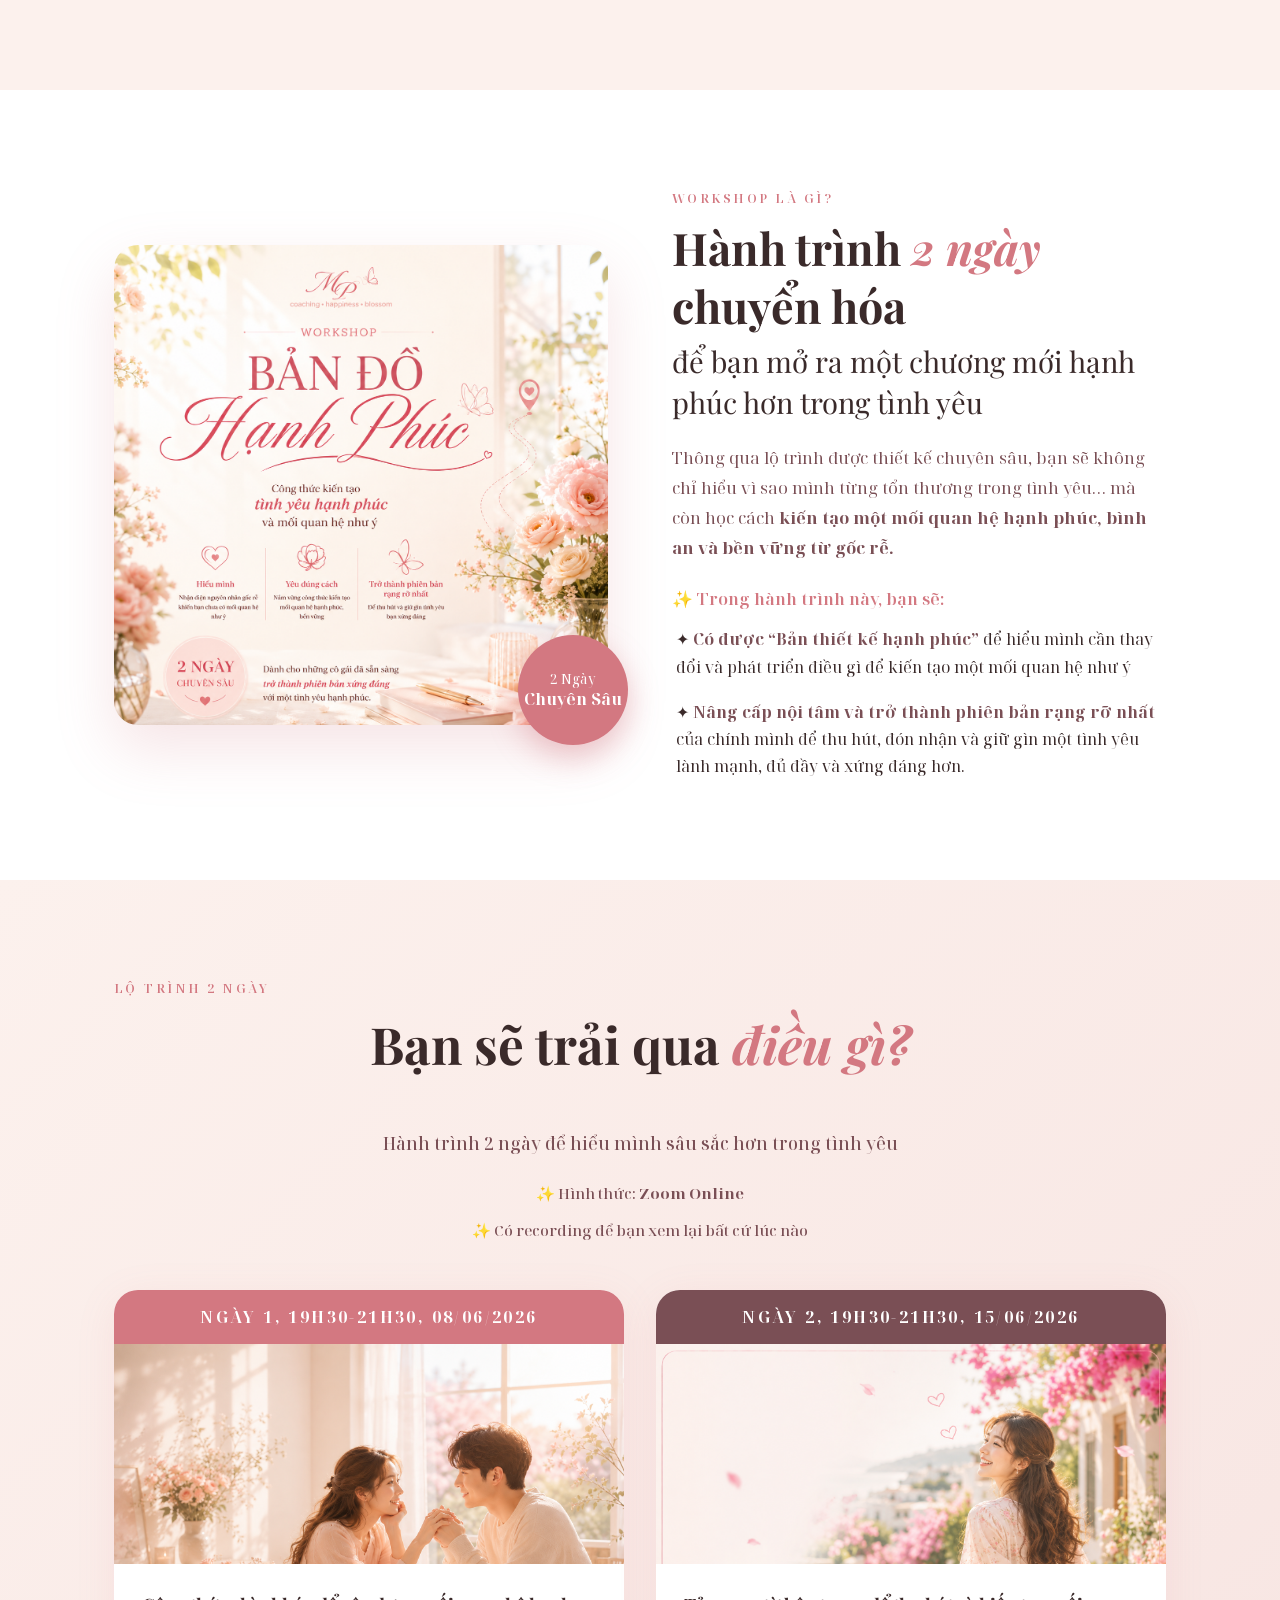
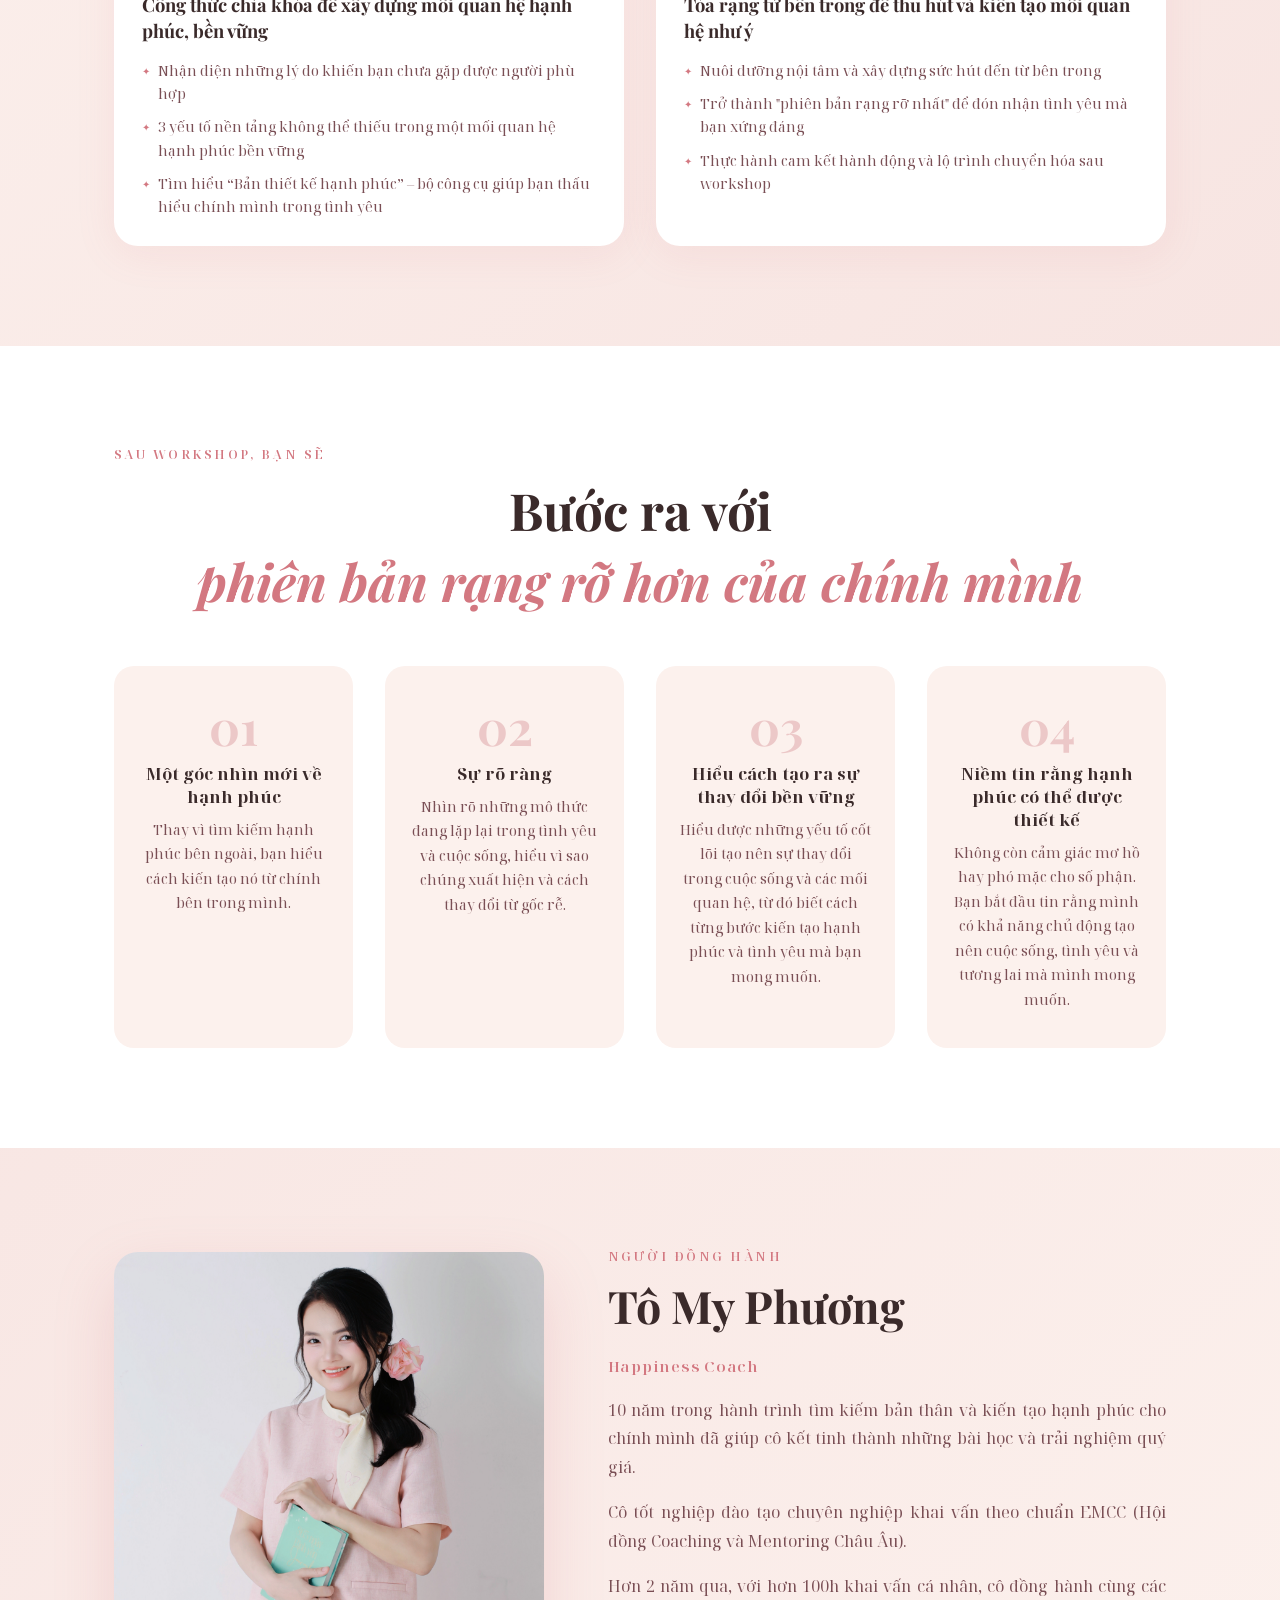
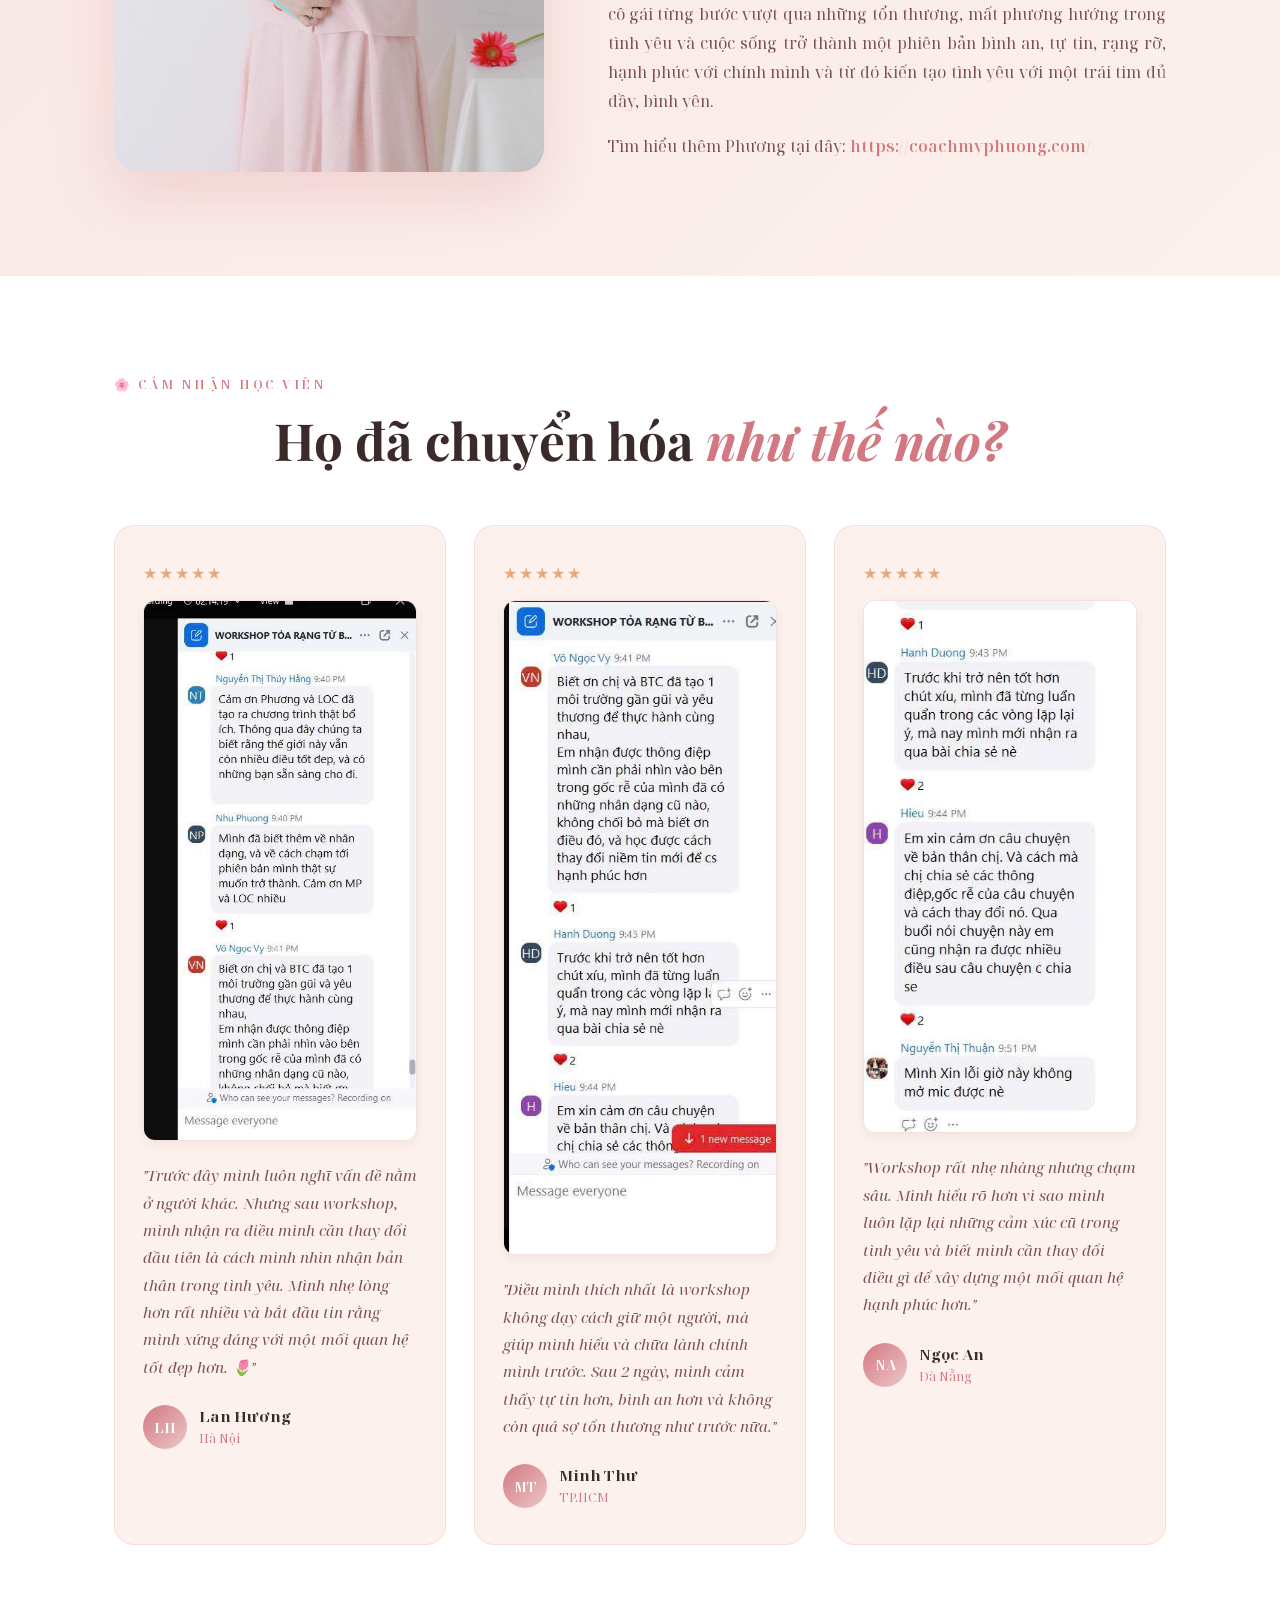
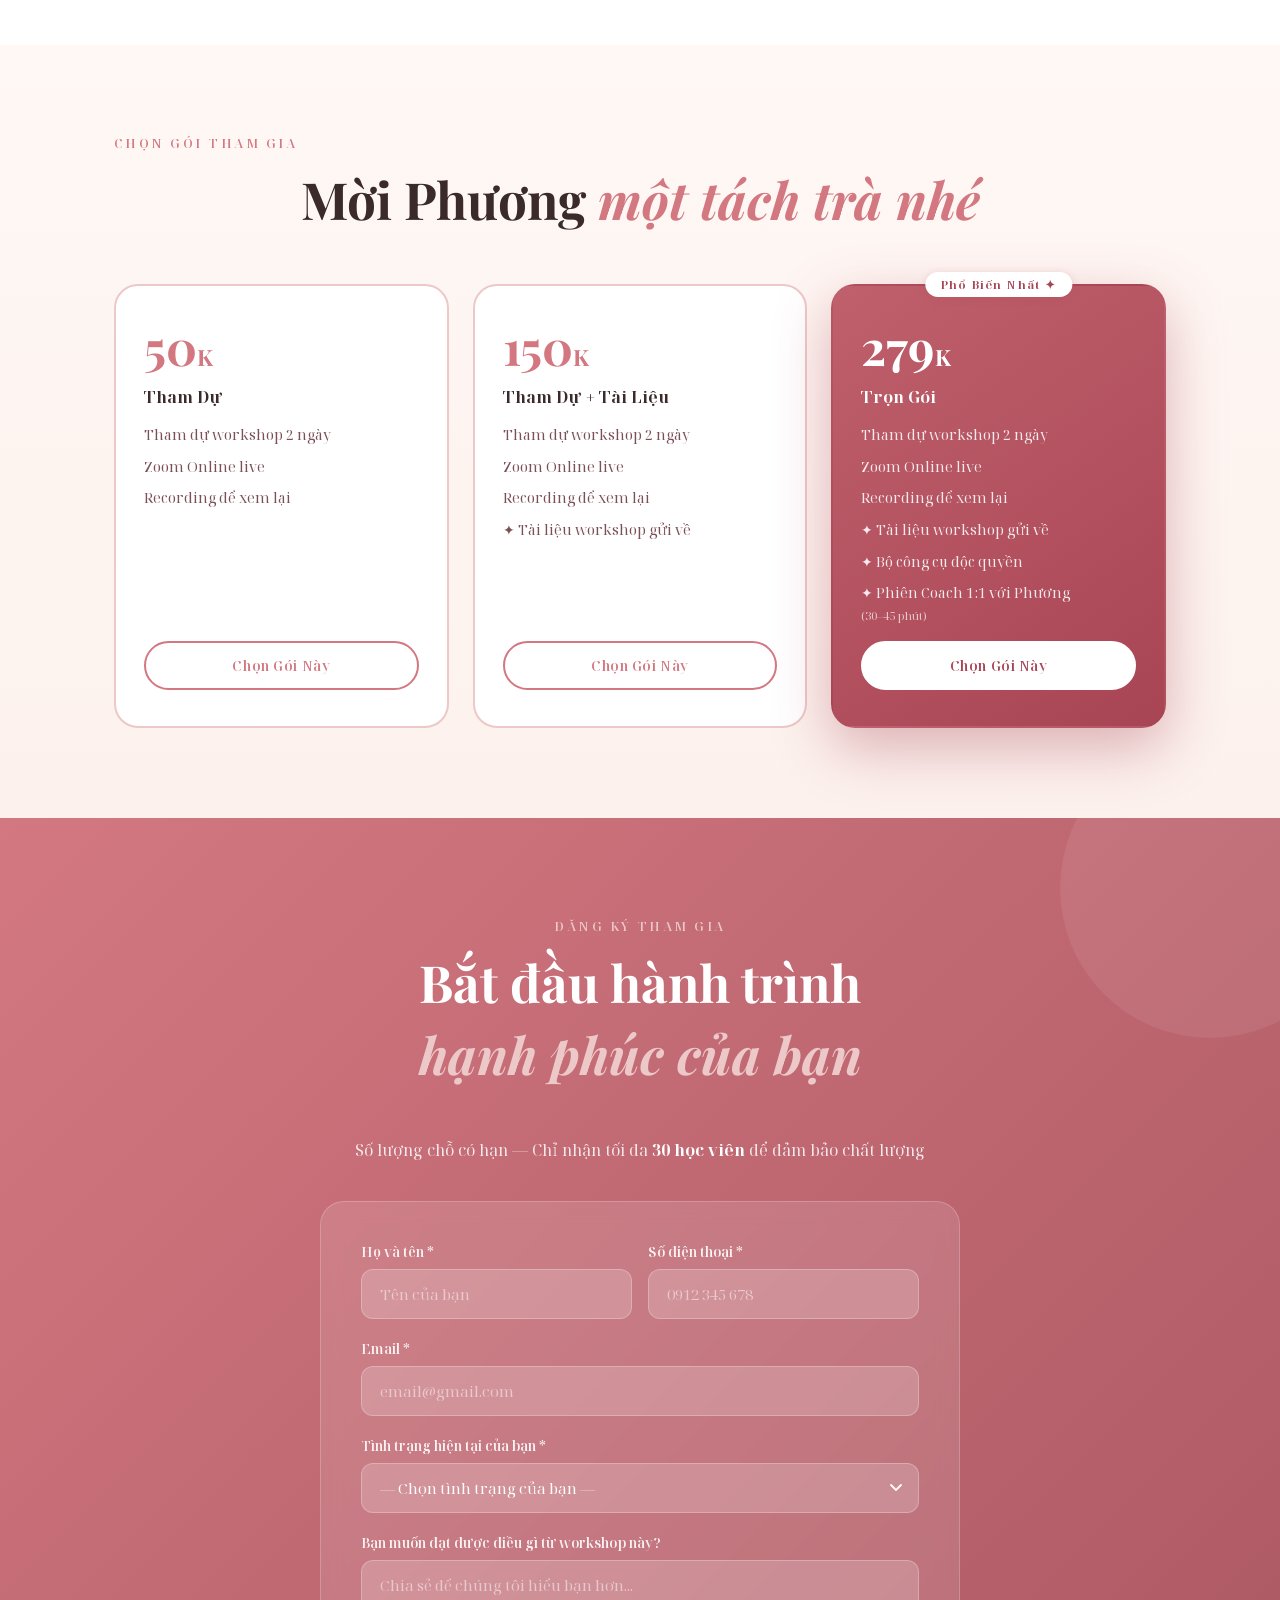
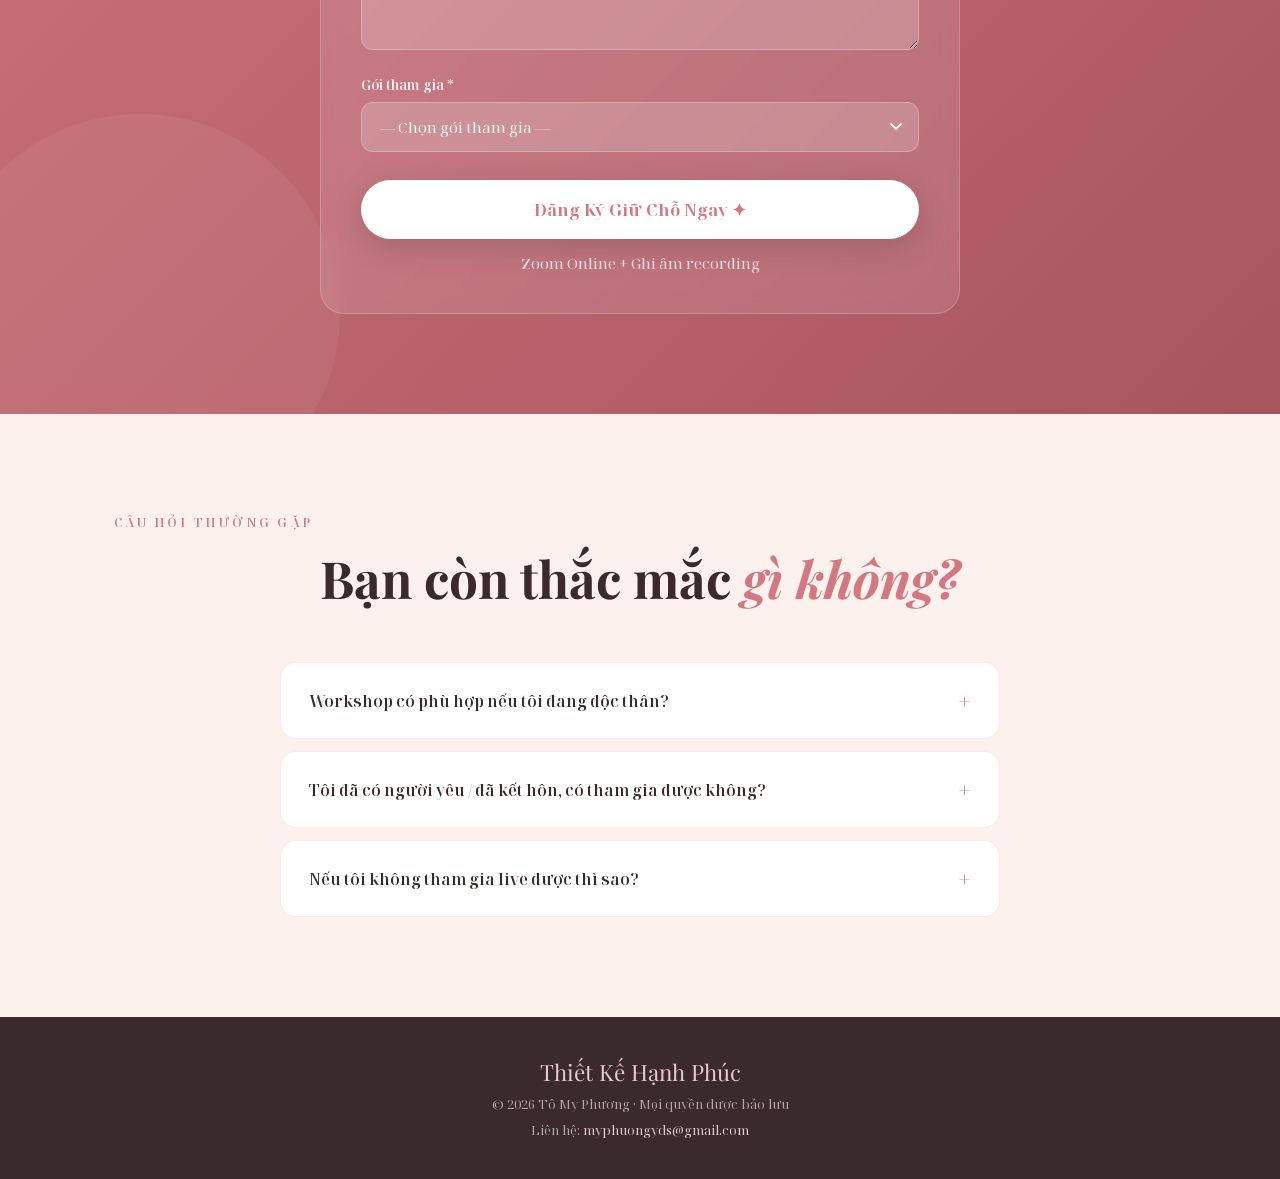
==== commit 29989976: "Update workshop dates and pricing section title" ====
--- a/index.html
+++ b/index.html
@@ -115,7 +115,7 @@
       </div>
       <div class="program-grid">
         <div class="program-card" data-aos>
-          <div class="program-day">Ngày 1, 19h30-21h30, 20/6/2026</div>
+          <div class="program-day">Ngày 1, 19h30-21h30, 08/06/2026</div>
           <img src="hinh 11.png" alt="Ngày 1" class="program-img">
           <div class="program-body">
             <h3>Công thức chìa khóa để xây dựng mối quan hệ hạnh phúc, bền vững</h3>
@@ -127,7 +127,7 @@
           </div>
         </div>
         <div class="program-card" data-aos>
-          <div class="program-day day2">Ngày 2, 19h30-21h30, 22/06/2026</div>
+          <div class="program-day day2">Ngày 2, 19h30-21h30, 15/06/2026</div>
           <img src="1111hinh.png" alt="Ngày 2" class="program-img">
           <div class="program-body">
             <h3>Tỏa rạng từ bên trong để thu hút và kiến tạo mối quan hệ như ý</h3>
@@ -247,7 +247,7 @@
   <section class="investment" id="dau-tu">
     <div class="container">
       <p class="section-tag">Chọn Gói Tham Gia</p>
-      <h2 class="section-title">Đầu tư vào <em>hành trình của bạn</em></h2>
+      <h2 class="section-title">Mời Phương <em>một tách trà nhé</em></h2>
       <div class="pricing-grid">
 
         <div class="pricing-card">
